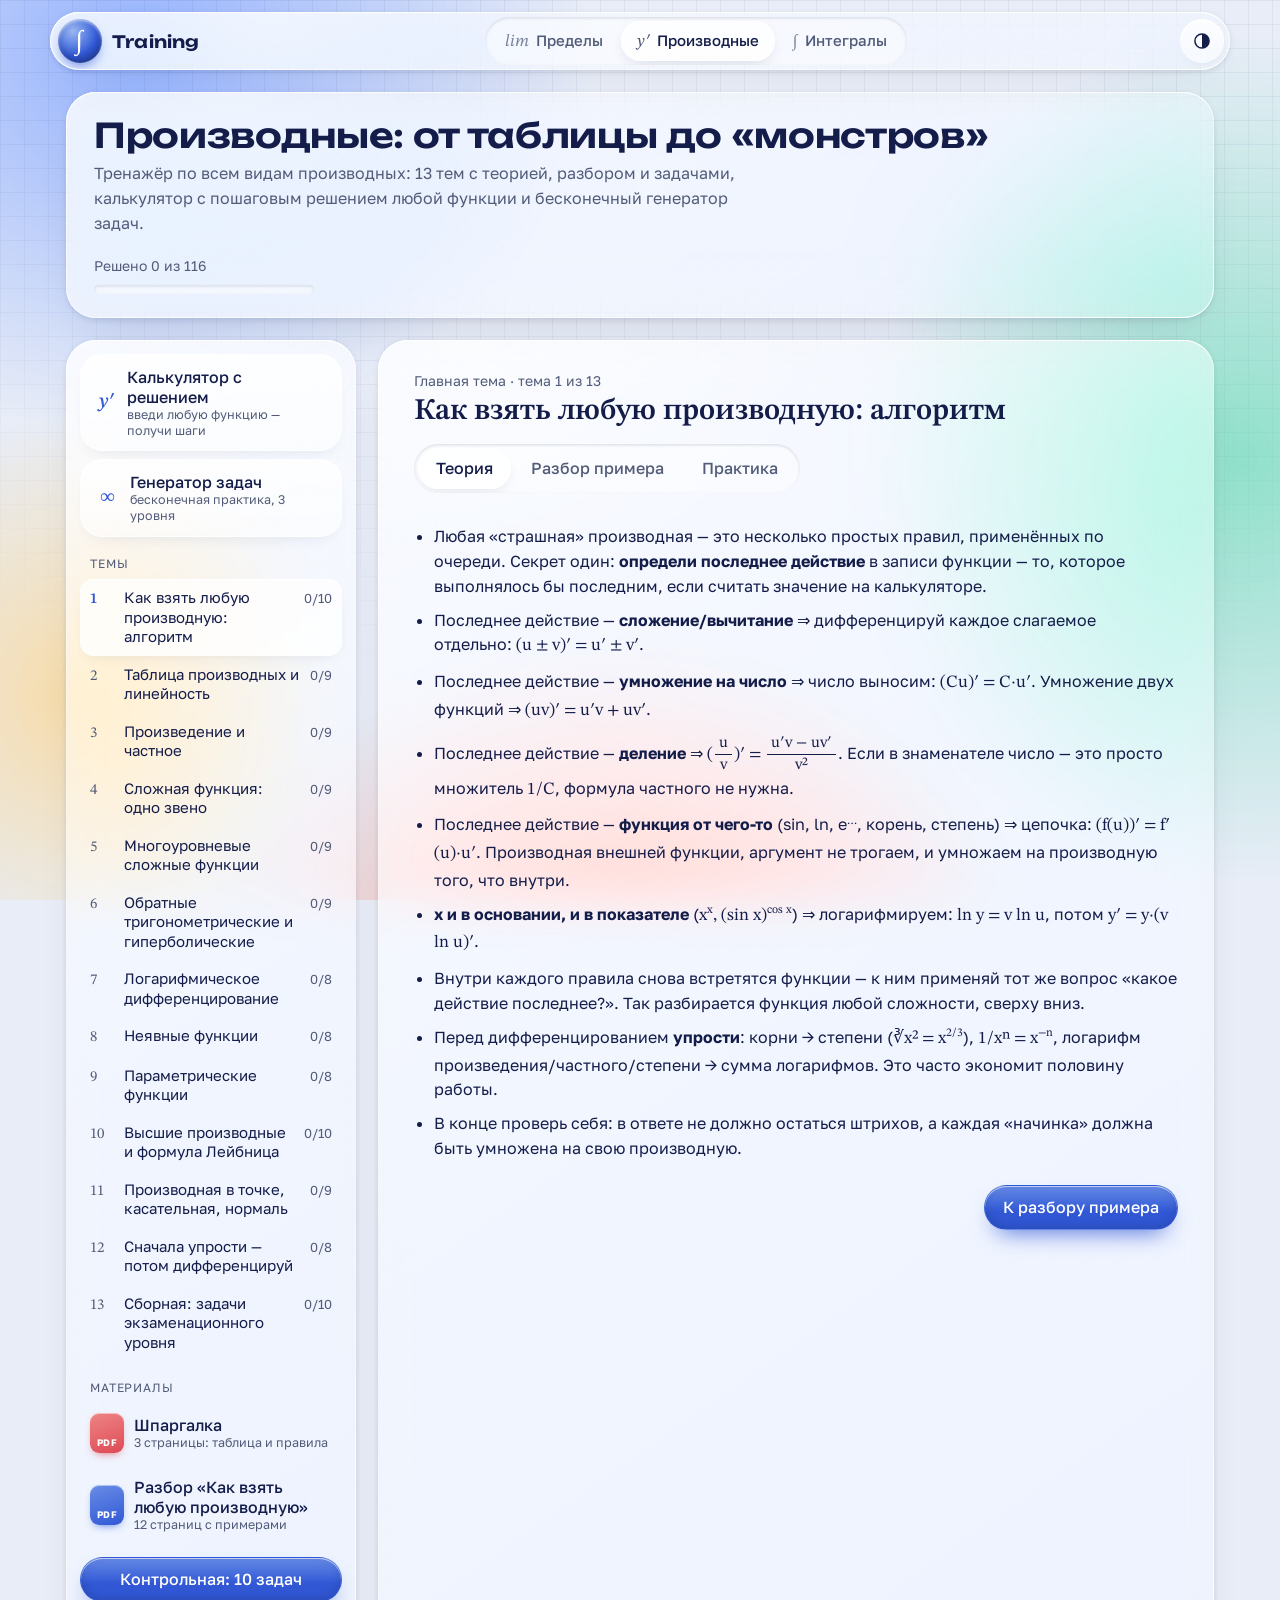
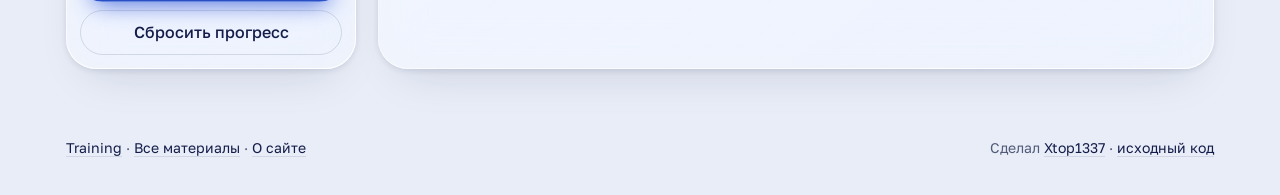
==== derivatives.html @ 9eb9f9a8 "Сайт Training: тренажёры по матанализу в стиле «жидкое стекло» Главная с вкладками «Тренажёры», «Мат" ====
<!doctype html>
<html lang="ru">
<head>
<meta charset="utf-8">
<meta name="viewport" content="width=device-width, initial-scale=1, viewport-fit=cover">
<title>Производные: тренажёр и калькулятор с решением · Training</title>
<link rel="preconnect" href="https://fonts.googleapis.com">
<link rel="preconnect" href="https://fonts.gstatic.com" crossorigin>
<link href="https://fonts.googleapis.com/css2?family=Golos+Text:wght@400;500;600&family=STIX+Two+Text:ital,wght@0,400;0,600;1,400&display=swap" rel="stylesheet">
<style>
:root{
  --paper:#F7F9FD; --surface:#FFFFFF; --grid:rgba(40,80,160,.07); --ink:#1A2660; --muted:#5B6478;
  --margin:#C3343F; --ok:#23704A; --bad:#B3261E; --line:#D5DDEE; --hover:rgba(26,38,96,.06); --accent:#2B59C3;
  color-scheme:light;
  box-sizing:border-box;
  padding-top:env(safe-area-inset-top,0px);
  padding-bottom:env(safe-area-inset-bottom,0px);
}
@media (prefers-color-scheme:dark){
  :root:not([data-theme="light"]){
    --paper:#10141F; --surface:#161B29; --grid:rgba(140,170,255,.06); --ink:#DCE3F7; --muted:#98A2BC;
    --margin:#FF6B74; --ok:#5FD08F; --bad:#FF8A80; --line:#2A3248; --hover:rgba(220,227,247,.06); --accent:#8FB0FF;
    color-scheme:dark;
  }
}
html{scroll-padding-top:env(safe-area-inset-top,0px)}
*,*::before,*::after{box-sizing:inherit}
body{
  margin:0; color:var(--ink); background:var(--paper);
  background-image:linear-gradient(var(--grid) 1px,transparent 1px),linear-gradient(90deg,var(--grid) 1px,transparent 1px);
  background-size:24px 24px;
  font:16px/1.55 "Golos Text",system-ui,-apple-system,"Segoe UI",Roboto,sans-serif;
}
.serif,.q,.steps,h1,h2,.formula,.big{font-family:"STIX Two Text","Cambria Math","Times New Roman",serif}
.wrap{max-width:1160px;margin:0 auto;padding:24px 20px 64px;display:grid;grid-template-columns:290px minmax(0,1fr);gap:28px}
header.top{grid-column:1/-1;display:flex;justify-content:space-between;align-items:flex-end;gap:20px;border-bottom:2px solid var(--ink);padding-bottom:14px;flex-wrap:wrap}
h1{font-weight:600;font-size:clamp(28px,4.2vw,42px);margin:0;line-height:1.08}
.sub{color:var(--muted);margin:6px 0 0;max-width:62ch}
.overall{min-width:200px;font-size:14px;color:var(--muted)}
.bar{height:6px;background:var(--line);border-radius:3px;overflow:hidden;margin-top:6px}
.bar i{display:block;height:100%;background:var(--ok);transition:width .3s}
nav ol{list-style:none;margin:0;padding:0}
nav li button{all:unset;box-sizing:border-box;width:100%;display:grid;grid-template-columns:26px 1fr auto;gap:8px;align-items:baseline;padding:8px 10px;border-radius:6px;cursor:pointer;font-size:15px;line-height:1.3}
nav li button:hover{background:var(--hover)}
nav li button[aria-current="true"]{background:var(--surface);box-shadow:inset 3px 0 0 var(--margin)}
nav .n{font-family:"STIX Two Text",serif;color:var(--muted)}
nav .c{font-size:13px;color:var(--muted);white-space:nowrap}
nav .c.done{color:var(--ok);font-weight:600}
.tools{display:grid;gap:8px;margin-bottom:18px}
.tools button{all:unset;box-sizing:border-box;cursor:pointer;display:flex;gap:10px;align-items:center;padding:10px 12px;border:1.5px solid var(--line);border-radius:8px;background:var(--surface);font-weight:500;line-height:1.25}
.tools button:hover{border-color:var(--ink)}
.tools button[aria-current="true"]{border-color:var(--margin);box-shadow:inset 3px 0 0 var(--margin)}
.tools .ic{font-family:"STIX Two Text",serif;font-size:20px;width:26px;text-align:center;color:var(--margin)}
.tools small{display:block;color:var(--muted);font-weight:400;font-size:12.5px}
.navhead{font-size:12px;letter-spacing:.06em;text-transform:uppercase;color:var(--muted);margin:4px 10px 6px}
.side-actions{margin-top:16px;display:grid;gap:8px}
select.mob{display:none;width:100%;font:inherit;padding:10px;border:1.5px solid var(--line);border-radius:6px;background:var(--surface);color:var(--ink)}
button.btn{font:inherit;font-weight:500;border:1.5px solid var(--ink);background:var(--surface);color:var(--ink);padding:8px 14px;border-radius:6px;cursor:pointer}
button.btn:hover{background:var(--hover)}
button.btn.primary{background:var(--ink);color:var(--surface)}
button.btn.ghost{border-color:var(--line)}
button.btn.sm{padding:5px 10px;font-size:14px}
button:disabled{opacity:.5;cursor:default}
:focus-visible{outline:2px solid var(--margin);outline-offset:2px}
main{position:relative;background:var(--surface);border:1px solid var(--line);border-radius:4px;padding:26px 32px 32px 60px;min-width:0}
main::before{content:"";position:absolute;left:38px;top:0;bottom:0;width:2px;background:var(--margin);opacity:.65}
.lect{color:var(--muted);font-size:14px}
h2{font-size:30px;margin:2px 0 16px;font-weight:600;line-height:1.15}
h3{font-size:17px;margin:22px 0 8px}
.tabs{display:flex;gap:4px;border-bottom:1px solid var(--line);margin-bottom:20px;overflow-x:auto}
.tabs button{all:unset;cursor:pointer;padding:8px 12px;font-weight:500;color:var(--muted);border-bottom:2px solid transparent;margin-bottom:-1px;white-space:nowrap}
.tabs button[aria-selected="true"]{color:var(--ink);border-color:var(--ink)}
.theory{padding-left:20px;margin:0}
.theory li{margin:9px 0}
.m{font-family:"STIX Two Text","Cambria Math",serif;font-size:1.08em}
.q{font-size:21px;line-height:1.8;margin:6px 0 18px}
.fr{display:inline-flex;flex-direction:column;vertical-align:middle;text-align:center;font-size:.9em;margin:0 2px;line-height:1.25}
.fr>span:first-child{border-bottom:1px solid currentColor;padding:0 4px 1px}
.fr>span:last-child{padding:1px 4px 0}
.rad{white-space:nowrap}
.rad .ov{border-top:1px solid currentColor;padding:1px 2px 0 1px;margin-left:1px}
sup{font-size:.68em;line-height:0}
sup .fr{font-size:.85em}
.why{font-family:"Golos Text",system-ui,sans-serif;font-size:13px;color:var(--muted);margin-left:6px}
.dots{display:flex;gap:6px;flex-wrap:wrap;margin-bottom:18px}
.dots button{all:unset;cursor:pointer;width:30px;height:30px;border-radius:50%;border:1.5px solid var(--line);display:grid;place-items:center;font-size:13px}
.dots button.ok{background:var(--ok);border-color:var(--ok);color:var(--surface)}
.dots button[aria-current="true"]{border-color:var(--ink);border-width:2px}
.ansrow{display:flex;gap:8px;flex-wrap:wrap;align-items:center}
.ansrow label{font-family:"STIX Two Text",serif;font-size:20px;white-space:nowrap}
input.ans{font:19px/1.3 "STIX Two Text",serif;padding:8px 10px;border:1.5px solid var(--line);border-radius:6px;background:var(--paper);color:var(--ink);flex:1 1 220px;min-width:0}
input.ans:focus{border-color:var(--ink);outline:none}
input.small{flex:0 0 120px}
.keys{display:flex;gap:6px;flex-wrap:wrap;margin:10px 0 4px}
.keys button{font:16px "STIX Two Text",serif;line-height:1.2;border:1px solid var(--line);background:var(--paper);color:var(--ink);border-radius:4px;padding:4px 10px;cursor:pointer;min-width:34px}
.preview{min-height:34px;margin-top:8px;font-family:"STIX Two Text",serif;font-size:20px;line-height:1.9;color:var(--ink)}
.preview .lbl{font-family:"Golos Text",sans-serif;font-size:13px;color:var(--muted);margin-right:8px}
.preview.err{font-family:"Golos Text",sans-serif;font-size:14px;color:var(--bad)}
.choices{display:grid;gap:8px;max-width:600px}
.choices button{text-align:left;font:inherit;padding:10px 14px;border:1.5px solid var(--line);background:var(--paper);color:var(--ink);border-radius:6px;cursor:pointer}
.choices button.right{border-color:var(--ok);box-shadow:inset 4px 0 0 var(--ok)}
.choices button.wrong{border-color:var(--bad);box-shadow:inset 4px 0 0 var(--bad)}
.fb{margin-top:12px;font-weight:500}
.fb.ok{color:var(--ok)} .fb.bad{color:var(--bad)}
.panel{margin-top:14px;padding:12px 16px;border-left:3px solid var(--line);background:var(--paper);overflow-x:auto}
.panel h4{margin:0 0 6px;font-size:14px;color:var(--muted);font-weight:600}
.panel.auto{border-left-color:var(--accent)}
.actions{display:flex;gap:8px;flex-wrap:wrap;margin-top:14px}
.help{font-size:13px;color:var(--muted);margin-top:6px;max-width:72ch}
.steps{font-size:19px;line-height:1.75}
.steps ol{padding-left:24px;margin:6px 0}
.steps ol ol{padding-left:22px;border-left:1px dashed var(--line);margin-left:2px}
.steps li{margin:5px 0}
.steps b{font-weight:600}
.note{font-size:14px;color:var(--muted);border-top:1px dashed var(--line);margin-top:20px;padding-top:10px}
.result{font-size:48px;font-family:"STIX Two Text",serif;margin:8px 0}
.navrow{display:flex;justify-content:space-between;gap:8px;margin-top:24px;flex-wrap:wrap}
.answer{margin:14px 0 4px;padding:14px 18px;border:1.5px solid var(--ok);border-radius:8px;background:var(--paper);overflow-x:auto}
.answer .big{font-size:24px;line-height:1.9}
.answer .plain{font:13px/1.4 ui-monospace,Menlo,Consolas,monospace;color:var(--muted);margin-top:6px;word-break:break-all}
.chips{display:flex;gap:6px;flex-wrap:wrap;margin:6px 0 2px}
.chips button{font:15px "STIX Two Text",serif;border:1px dashed var(--line);background:transparent;color:var(--ink);border-radius:14px;padding:3px 11px;cursor:pointer}
.chips button:hover{border-style:solid;border-color:var(--ink)}
.seg{display:inline-flex;border:1.5px solid var(--line);border-radius:6px;overflow:hidden}
.seg button{all:unset;cursor:pointer;padding:6px 12px;font-family:"STIX Two Text",serif;font-size:17px}
.seg button[aria-pressed="true"]{background:var(--ink);color:var(--surface)}
.row{display:flex;gap:14px;flex-wrap:wrap;align-items:center;margin-top:12px}
details{margin-top:10px}
details summary{cursor:pointer;color:var(--accent);font-weight:500}
.stat{font-size:14px;color:var(--muted)}
.stat b{color:var(--ink)}
@media (max-width:860px){
  .wrap{grid-template-columns:1fr;gap:18px;padding:16px 12px 48px}
  nav ol,.navhead{display:none}
  select.mob{display:block}
  .tools{grid-template-columns:1fr 1fr}
  .tools small{display:none}
  .side-actions{grid-template-columns:1fr 1fr}
  main{padding:20px 16px 24px 36px}
  main::before{left:20px}
  .q{font-size:19px}
  h2{font-size:25px}
  .steps{font-size:17px}
}
@media (prefers-reduced-motion:reduce){*{transition:none!important}}
</style>
<!-- Training: оформление «жидкое стекло» -->
<meta name="theme-color" content="#E8EDF7" media="(prefers-color-scheme: light)">
<meta name="theme-color" content="#080C1B" media="(prefers-color-scheme: dark)">
<link rel="icon" href="assets/favicon.svg" type="image/svg+xml">
<link href="https://fonts.googleapis.com/css2?family=Unbounded:wght@500;600;700&display=swap" rel="stylesheet">
<link rel="stylesheet" href="assets/glass.css">
<link rel="stylesheet" href="assets/trainer.css">
<script>try{var t=localStorage.getItem('training-theme');if(t==='light'||t==='dark')document.documentElement.setAttribute('data-theme',t)}catch(e){}</script>
</head>
<body data-page="trainer" data-topic="derivatives">
<!-- Training: фон и верхняя панель сайта -->
<div class="liquid" aria-hidden="true"><i></i><i></i><i></i><i></i></div>
<header class="sitebar">
  <div class="sitebar__in glass" data-sheen>
    <a class="brand" href="index.html" aria-label="Training, на главную"><span class="brand__mark">∫</span><span class="brand__name">Training</span></a>
    <nav class="seg-nav seg-nav--topics" aria-label="Тренажёры">
      <span class="seg-nav__drop" aria-hidden="true"></span>
      <a href="limits.html" title="Пределы"><span class="g" aria-hidden="true">lim</span><span class="t">Пределы</span></a>
      <a href="derivatives.html" aria-current="page" title="Производные"><span class="g" aria-hidden="true">y′</span><span class="t">Производные</span></a>
      <a href="integrals.html" title="Интегралы"><span class="g" aria-hidden="true">∫</span><span class="t">Интегралы</span></a>
    </nav>
    <button class="theme-btn" id="themeBtn" type="button" data-mode="system" aria-label="Тема: как в системе" title="Тема: как в системе">
      <svg class="i i-system" viewBox="0 0 24 24" fill="none" stroke="currentColor" stroke-width="1.8" aria-hidden="true"><circle cx="12" cy="12" r="8.5"/><path d="M12 3.5a8.5 8.5 0 0 1 0 17z" fill="currentColor" stroke="none"/></svg>
      <svg class="i i-light" viewBox="0 0 24 24" fill="none" stroke="currentColor" stroke-width="1.8" stroke-linecap="round" aria-hidden="true"><circle cx="12" cy="12" r="4.2"/><path d="M12 2.5v2.2M12 19.3v2.2M2.5 12h2.2M19.3 12h2.2M5.3 5.3l1.6 1.6M17.1 17.1l1.6 1.6M5.3 18.7l1.6-1.6M17.1 6.9l1.6-1.6"/></svg>
      <svg class="i i-dark" viewBox="0 0 24 24" fill="none" stroke="currentColor" stroke-width="1.8" stroke-linejoin="round" aria-hidden="true"><path d="M20 14.6A8.2 8.2 0 0 1 9.4 4a8.2 8.2 0 1 0 10.6 10.6z"/></svg>
    </button>
  </div>
</header>
<div class="wrap">
  <header class="top">
    <div>
      <h1>Производные: от таблицы до «монстров»</h1>
      <p class="sub">Тренажёр по всем видам производных: 13 тем с теорией, разбором и задачами, калькулятор с пошаговым решением любой функции и бесконечный генератор задач.</p>
    </div>
    <div class="overall"><span id="ovText"></span><div class="bar"><i id="ovBar"></i></div></div>
  </header>
  <aside>
    <div class="tools">
      <button data-mode="calc"><span class="ic">y′</span><span>Калькулятор с решением<small>введи любую функцию — получи шаги</small></span></button>
      <button data-mode="gen"><span class="ic">∞</span><span>Генератор задач<small>бесконечная практика, 3 уровня</small></span></button>
    </div>
    <div class="navhead">Темы</div>
    <nav aria-label="Темы"><ol id="nav"></ol></nav>
    <select class="mob" id="mob" aria-label="Тема"></select>
    <!-- Training: материалы к теме -->
    <div class="side-head">Материалы</div>
    <div class="side-docs">
      <a class="doc-link" href="pdf/derivatives-cheatsheet.pdf" target="_blank" rel="noopener"><span class="doc-link__ic ">PDF</span><span>Шпаргалка<small>3 страницы: таблица и правила</small></span></a>
      <a class="doc-link" href="pdf/derivatives-guide.pdf" target="_blank" rel="noopener"><span class="doc-link__ic alt">PDF</span><span>Разбор «Как взять любую производную»<small>12 страниц с примерами</small></span></a>
    </div>
    <div class="side-actions">
      <button class="btn primary" id="examBtn">Контрольная: 10 задач</button>
      <button class="btn ghost" id="resetBtn">Сбросить прогресс</button>
    </div>
  </aside>
  <main id="main" aria-live="polite"></main>
</div>

<script>
/* ===================== Движок производных =====================
   Парсер → AST → производная → упрощение → вывод (HTML / текст) + пошаговое объяснение.
   Без внешних зависимостей, работает офлайн. */
const DX=(function(){
'use strict';
/* ---------- рациональные числа ---------- */
function gcd(a,b){a=Math.abs(a);b=Math.abs(b);while(b){const t=a%b;a=b;b=t}return a||1}
function num(p,q=1){
  if(!Number.isFinite(p)||!Number.isFinite(q))return {t:'num',p:p/q,q:1,fl:true};
  if(!Number.isInteger(p)||!Number.isInteger(q)){
    const v=p/q;
    for(const Q of [1,2,3,4,5,6,8,10,12,16,100,1000,10000,100000,1000000]){const P=Math.round(v*Q);if(Math.abs(P/Q-v)<1e-12)return num(P,Q)}
    return {t:'num',p:v,q:1,fl:true};
  }
  if(q<0){p=-p;q=-q}const g=gcd(p,q);return {t:'num',p:p/g,q:q/g};
}
const val=n=>n.p/n.q;
const isNum=(N,v)=>N.t==='num'&&(v===undefined||val(N)===v);
const isInt=N=>N.t==='num'&&N.q===1&&Number.isInteger(N.p);
function radd(a,b){return num(a.p*b.q+b.p*a.q,a.q*b.q)}
function rmul(a,b){return num(a.p*b.p,a.q*b.q)}
function rpow(a,k){ // k — целое
  if(k===0)return num(1);
  const n=Math.abs(k);const p=Math.pow(a.p,n),q=Math.pow(a.q,n);
  if(!Number.isSafeInteger(p)||!Number.isSafeInteger(q))return null;
  return k>0?num(p,q):num(q,p);
}
function iroot(n,k){if(n<0){if(k%2===0)return null;const r=iroot(-n,k);return r===null?null:-r}const r=Math.round(Math.pow(n,1/k));for(const c of [r-1,r,r+1])if(c>=0&&Math.pow(c,k)===n)return c;return null}

/* ---------- конструкторы ---------- */
const N0=num(0),N1=num(1),NM1=num(-1),HALF=num(1,2);
const V=n=>({t:'v',n});
const X=V('x');
const C=n=>({t:'c',n});
const add=a=>({t:'add',a});
const mul=a=>({t:'mul',a});
const div=(a,b)=>({t:'div',a,b});
const pow=(a,b)=>({t:'pow',a,b});
const neg=a=>({t:'neg',a});
const fn=(f,a)=>({t:'fn',f,a});

/* ---------- токенизатор и парсер ---------- */
const FN_ALIAS={sin:'sin',cos:'cos',tg:'tg',tan:'tg',ctg:'ctg',cot:'ctg',arcsin:'arcsin',arccos:'arccos',arctg:'arctg',arctan:'arctg',arcctg:'arcctg',arccot:'arcctg',asin:'arcsin',acos:'arccos',atan:'arctg',acot:'arcctg',
  ln:'ln',log:'ln',lg:'lg',exp:'exp',sqrt:'sqrt',cbrt:'cbrt',abs:'abs',sh:'sh',sinh:'sh',ch:'ch',cosh:'ch',th:'th',tanh:'th',cth:'cth',coth:'cth'};
const IDS={pi:'pi',e:'e',x:'x',y:'y',t:'t',inf:'inf'};
const NAMES=[...Object.keys(FN_ALIAS),...Object.keys(IDS)].sort((a,b)=>b.length-a.length);
const SUP={'⁰':'0','¹':'1','²':'2','³':'3','⁴':'4','⁵':'5','⁶':'6','⁷':'7','⁸':'8','⁹':'9','⁻':'-'};
function normalize(s){
  s=String(s).toLowerCase().replace(/\^\s*(\d+)\s+/g,'^($1)').replace(/\s+/g,' ').trim();
  if(s.includes('='))s=s.slice(s.lastIndexOf('=')+1);
  s=s.replace(/[·×∙⋅]/g,'*').replace(/[−–—]/g,'-').replace(/,/g,'.').replace(/÷/g,'/').replace(/[′'’]/g,'')
     .replace(/π/g,'pi').replace(/∞/g,'inf').replace(/√/g,'sqrt').replace(/∛/g,'cbrt').replace(/\*\*/g,'^');
  s=s.replace(/[⁻⁰¹²³⁴⁵⁶⁷⁸⁹]+/g,m=>'^('+[...m].map(c=>SUP[c]).join('')+')');
  s=s.replace(/[½⅓⅔¼¾⅕⅙⅛]/g,c=>'('+{'½':'1/2','⅓':'1/3','⅔':'2/3','¼':'1/4','¾':'3/4','⅕':'1/5','⅙':'1/6','⅛':'1/8'}[c]+')').replace(/ˣ/g,'^x');
  return s;
}
function tokenize(src){
  const s=normalize(src);const t=[];let i=0;let spB=false;
  const push=o=>{if('+-*/'.includes(o.k))o.sb=spB;else o.ws=spB;spB=false;t.push(o)};
  while(i<s.length){
    const c=s[i];
    if(c===' '){const L=t[t.length-1];if(L&&'+-*/'.includes(L.k))L.sa=true;spB=true;i++;continue}
    if(/[0-9.]/.test(c)){let j=i;while(j<s.length&&/[0-9.]/.test(s[j]))j++;const str=s.slice(i,j);
      if((str.match(/\./g)||[]).length>1||str==='.')throw new Error('Не получилось прочитать число «'+str+'»');
      const [a,b='']=str.split('.');push({k:'n',v:num(parseInt((a||'0')+b,10),Math.pow(10,b.length))});i=j;continue}
    if('+-*/^()'.includes(c)){push({k:c});i++;continue}
    if(c==='['||c==='{'){push({k:'('});i++;continue}
    if(c===']'||c==='}'){push({k:')'});i++;continue}
    if(c==='|'){push({k:'|'});i++;continue}
    const m=NAMES.find(n=>s.startsWith(n,i));
    if(!m)throw new Error('Непонятный символ «'+s.slice(i,i+3)+'»');
    push(FN_ALIAS[m]?{k:'f',v:FN_ALIAS[m]}:{k:'id',v:IDS[m]});i+=m.length;
  }
  if(!t.length)throw new Error('Пустой ввод');
  return t;
}
function applyFn(f,a){
  if(f==='sqrt')return pow(a,HALF);
  if(f==='cbrt')return pow(a,num(1,3));
  if(f==='exp')return pow(C('e'),a);
  return fn(f,a);
}
function parse(src){
  const t=tokenize(src);let p=0;let absDepth=0;
  const peek=()=>t[p];
  const isAtomStart=tk=>tk&&(tk.k==='n'||tk.k==='id'||tk.k==='f'||tk.k==='('||(tk.k==='|'&&absDepth===0));
  // Пробелы вокруг знака ослабляют его: «x+1 / x-1» = (x+1)/(x−1), «- 5/x» = −(5/x), а «-5/x» = (−5)/x
  const loose=tk=>!!(tk&&(tk.sb||tk.sa));
  const divJoin=(a,b)=>(a.t==='num'&&b.t==='num'&&!a.fl&&!b.fl&&b.p!==0)?num(a.p*b.q,a.q*b.p):div(a,b);
  function expr(){
    const terms=[lterm()];
    while(peek()&&(peek().k==='+'||peek().k==='-')&&loose(peek())){const o=t[p++].k;const b=lterm();terms.push(o==='+'?b:neg(b))}
    return terms.length===1?terms[0]:add(terms);
  }
  function lterm(){
    let a=lunary();
    for(;;){const tk=peek();
      if(tk&&(tk.k==='*'||tk.k==='/')&&loose(tk)){p++;const b=lunary();a=tk.k==='*'?mulJoin(a,b):divJoin(a,b)}
      else if(tk&&tk.ws&&isAtomStart(tk)){a=mulJoin(a,lunary())} // «1/2 ln x» = ½·ln x: множитель через пробел слабее деления
      else break}
    return a;
  }
  function lunary(){const tk=peek();
    if(tk&&tk.k==='-'&&tk.sa){p++;return neg(lterm())}
    if(tk&&tk.k==='+'&&tk.sa){p++;return lterm()}
    return texpr()}
  function texpr(){
    const terms=[term()];
    while(peek()&&(peek().k==='+'||peek().k==='-')&&!loose(peek())){const o=t[p++].k;const b=term();terms.push(o==='+'?b:neg(b))}
    return terms.length===1?terms[0]:add(terms);
  }
  // Умножение без знака связывает сильнее, чем / и *:  1/2sqrt(x) = 1/(2√x),  1/2x = 1/(2x)
  function term(){
    let a=chunk();
    for(;;){const tk=peek();
      if(tk&&tk.k==='*'&&!loose(tk)){p++;a=mulJoin(a,chunk())}
      else if(tk&&tk.k==='/'&&!loose(tk)){p++;a=divJoin(a,chunk())}
      else break}
    return a;
  }
  function chunk(){
    let a=unary();
    while(isAtomStart(peek())&&!peek().ws){const b=power();a=(a.t==='mul'&&!a.paren&&a.chunk)?mul([...a.a,b]):mul([a,b]);a.chunk=true}
    return a;
  }
  function mulJoin(a,b){return a.t==='mul'&&!a.paren?mul([...a.a,b]):mul([a,b])}
  function unary(){const tk=peek();if(tk&&tk.k==='-'){p++;const a=unary();return a.t==='num'?num(-a.p,a.q):neg(a)}if(tk&&tk.k==='+'){p++;return unary()}return power()}
  function power(){
    const b=call();
    if(peek()&&peek().k==='^'){p++;return pow(b,exponent())}
    return b;
  }
  function exponent(){ // e^2x → e^(2x), e^-x → e^(-x)
    const tk=peek();
    if(tk&&tk.k==='-'){p++;return neg(exponent())}
    if(tk&&tk.k==='n'){p++;let e={t:'num',...tk.v};
      if(peek()&&peek().k==='id'&&peek().v==='x'&&!(t[p+1]&&t[p+1].k==='^')){p++;e=mul([e,X])}
      return e}
    return call();
  }
  function call(){
    const tk=peek();
    if(tk&&tk.k==='f'){p++;
      let k=null; // sin^2 x
      if(peek()&&peek().k==='^'){p++;
        if(peek()&&peek().k==='n'){k={t:'num',...t[p++].v}}
        else if(peek()&&peek().k==='-'&&t[p+1]&&t[p+1].k==='n'){p++;const v=t[p++].v;k=num(-v.p,v.q)}
        else k=primary()}
      let a;
      if(peek()&&peek().k==='('){a=primary();if(peek()&&peek().k==='^'&&k===null){p++;const r=applyFn(tk.v,a);return pow(r,exponent())}}
      else a=tight();
      const r=applyFn(tk.v,a);
      return k?pow(r,k):r;
    }
    return primary();
  }
  function tight(){ // аргумент без скобок: sin 2x, ln x^2, tg3x
    const fs=[];
    if(peek()&&peek().k==='-'){p++;return neg(tight())}
    if(peek()&&peek().k==='n'){fs.push(power())}
    while(peek()&&!(fs.length&&peek().ws)&&(peek().k==='id'||peek().k==='('||(peek().k==='|'&&(absDepth===0||fs.length===0)))){fs.push(power())}
    if(!fs.length){if(peek()&&peek().k==='f')return call();throw new Error('После имени функции нужен аргумент')}
    return fs.length===1?fs[0]:mul(fs);
  }
  function primary(){
    const tk=t[p++];if(!tk)throw new Error('Выражение оборвалось');
    if(tk.k==='n')return {t:'num',...tk.v};
    if(tk.k==='id'){if(tk.v==='e')return C('e');if(tk.v==='pi')return C('pi');if(tk.v==='inf')return {t:'num',p:Infinity,q:1,fl:true};return V(tk.v)}
    if(tk.k==='('){const a=expr();if(!peek()||peek().k!==')')throw new Error('Не хватает закрывающей скобки');p++;if(a.t==='mul')a.paren=true;return a}
    if(tk.k==='|'){absDepth++;const a=expr();absDepth--;if(!peek()||peek().k!=='|')throw new Error('Не закрыт модуль |…|');p++;return fn('abs',a)}
    throw new Error('Лишний знак «'+tk.k+'»');
  }
  const r=expr();
  if(p!==t.length){const tk=t[p];throw new Error(tk.k===')'?'Лишняя закрывающая скобка':'Не получилось разобрать выражение до конца')}
  return tidy(strip(r));
}
function strip(N){ // убрать служебные пометки
  if(N.t==='mul')return mul(N.a.map(strip));
  if(N.t==='add')return add(N.a.map(strip));
  if(N.t==='div'||N.t==='pow')return {t:N.t,a:strip(N.a),b:strip(N.b)};
  if(N.t==='neg')return neg(strip(N.a));
  if(N.t==='fn')return fn(N.f,strip(N.a));
  return N;
}

/* лёгкая нормализация ввода: свёртка чисел, без перестановки структуры */
function tidy(N){
  switch(N.t){
    case 'neg':{const a=tidy(N.a);if(a.t==='num')return num(-a.p,a.q);if(a.t==='mul'&&a.a[0].t==='num')return mul([num(-a.a[0].p,a.a[0].q),...a.a.slice(1)]);return neg(a)}
    case 'mul':{let c=N1;const r=[];for(const f0 of N.a){const f=tidy(f0);if(f.t==='num')c=rmul(c,f);else if(f.t==='mul'){for(const g of f.a){if(g.t==='num')c=rmul(c,g);else r.push(g)}}else if(f.t==='neg'){c=rmul(c,NM1);r.push(f.a)}else r.push(f)}
      if(isNum(c,0))return N0;if(!r.length)return c;if(isNum(c,1))return r.length===1?r[0]:mul(r);return mul([c,...r])}
    case 'add':{const r=[];for(const a of N.a){const t=tidy(a);if(t.t==='add')r.push(...t.a);else r.push(t)}return add(r)}
    case 'div':{const a=tidy(N.a),b=tidy(N.b);if(a.t==='num'&&b.t==='num'&&!a.fl&&!b.fl)return num(a.p*b.q,a.q*b.p);return div(a,b)}
    case 'pow':return pow(tidy(N.a),tidy(N.b));
    case 'fn':return fn(N.f,tidy(N.a));
  }
  return N;
}

/* ---------- вычисление ---------- */
const FEV={sin:Math.sin,cos:Math.cos,tg:Math.tan,ctg:x=>1/Math.tan(x),arcsin:Math.asin,arccos:Math.acos,arctg:Math.atan,arcctg:x=>Math.PI/2-Math.atan(x),
  ln:Math.log,lg:Math.log10,abs:Math.abs,sh:Math.sinh,ch:Math.cosh,th:Math.tanh,cth:x=>1/Math.tanh(x)};
function ev(N,env){
  switch(N.t){
    case 'num':return val(N);
    case 'v':{const v=typeof env==='number'?(N.n==='x'?env:NaN):env[N.n];return v===undefined?NaN:v}
    case 'c':return N.n==='e'?Math.E:Math.PI;
    case 'add':return N.a.reduce((s,a)=>s+ev(a,env),0);
    case 'mul':return N.a.reduce((s,a)=>s*ev(a,env),1);
    case 'div':return ev(N.a,env)/ev(N.b,env);
    case 'neg':return -ev(N.a,env);
    case 'pow':{const b=ev(N.a,env),e=ev(N.b,env);
      if(b<0&&!Number.isInteger(e)){for(const q of [3,5,7,9,15]){const m=e*q;if(Math.abs(m-Math.round(m))<1e-12){const r=Math.pow(-b,e);return Math.round(m)%2===0?r:-r}}}
      return Math.pow(b,e)}
    case 'fn':return FEV[N.f](ev(N.a,env));
  }
  return NaN;
}

/* ---------- зависимость и подстановка ---------- */
function has(N,x='x'){
  switch(N.t){case 'v':return N.n===x;case 'num':case 'c':return false;
    case 'add':case 'mul':return N.a.some(a=>has(a,x));
    case 'div':case 'pow':return has(N.a,x)||has(N.b,x);
    default:return has(N.a,x)}
}
function subst(N,x,R){
  switch(N.t){case 'v':return N.n===x?R:N;case 'num':case 'c':return N;
    case 'add':return add(N.a.map(a=>subst(a,x,R)));case 'mul':return mul(N.a.map(a=>subst(a,x,R)));
    case 'div':case 'pow':return {t:N.t,a:subst(N.a,x,R),b:subst(N.b,x,R)};
    case 'neg':return neg(subst(N.a,x,R));case 'fn':return fn(N.f,subst(N.a,x,R))}
}
function key(N){
  switch(N.t){case 'num':return N.fl?'#'+N.p:'#'+N.p+'/'+N.q;case 'v':return N.n;case 'c':return '@'+N.n;
    case 'add':return '+('+N.a.map(key).sort().join(',')+')';case 'mul':return '*('+N.a.map(key).join(',')+')';
    case 'div':return '/('+key(N.a)+','+key(N.b)+')';case 'pow':return '^('+key(N.a)+','+key(N.b)+')';
    case 'neg':return '-('+key(N.a)+')';case 'fn':return N.f+'('+key(N.a)+')'}
}
const eq=(a,b)=>key(a)===key(b);

/* ---------- производная ---------- */
function outerD(f,w){ // f′(w)
  switch(f){
    case 'sin':return fn('cos',w);
    case 'cos':return neg(fn('sin',w));
    case 'tg':return div(N1,pow(fn('cos',w),num(2)));
    case 'ctg':return neg(div(N1,pow(fn('sin',w),num(2))));
    case 'arcsin':return div(N1,pow(add([N1,neg(pow(w,num(2)))]),HALF));
    case 'arccos':return neg(div(N1,pow(add([N1,neg(pow(w,num(2)))]),HALF)));
    case 'arctg':return div(N1,add([N1,pow(w,num(2))]));
    case 'arcctg':return neg(div(N1,add([N1,pow(w,num(2))])));
    case 'ln':return div(N1,w);
    case 'lg':return div(N1,mul([w,fn('ln',num(10))]));
    case 'sh':return fn('ch',w);
    case 'ch':return fn('sh',w);
    case 'th':return div(N1,pow(fn('ch',w),num(2)));
    case 'cth':return neg(div(N1,pow(fn('sh',w),num(2))));
    case 'abs':return div(w,fn('abs',w));
  }
  throw new Error('Нет правила для '+f);
}
function d(N,x='x'){
  if(!has(N,x))return N0;
  switch(N.t){
    case 'v':return N1;
    case 'add':return add(N.a.map(a=>d(a,x)));
    case 'neg':return neg(d(N.a,x));
    case 'mul':{const terms=[];N.a.forEach((f,i)=>{if(has(f,x))terms.push(mul(N.a.map((g,j)=>j===i?d(g,x):g)))});return terms.length===1?terms[0]:add(terms)}
    case 'div':{
      if(!has(N.b,x))return div(d(N.a,x),N.b);
      return div(add([mul([d(N.a,x),N.b]),neg(mul([N.a,d(N.b,x)]))]),pow(N.b,num(2)));
    }
    case 'pow':{const A=N.a,B=N.b;
      if(!has(B,x))return mul([B,pow(A,add([B,NM1])),d(A,x)]);
      if(!has(A,x))return mul([N,fn('ln',A),d(B,x)]);
      return mul([N,d(mul([B,fn('ln',A)]),x)]);
    }
    case 'fn':return mul([outerD(N.f,N.a),d(N.a,x)]);
  }
}

/* ---------- упрощение ---------- */
function S(N){
  switch(N.t){
    case 'num':case 'v':case 'c':return N;
    case 'neg':return mulS([NM1,S(N.a)]);
    case 'add':return addS(N.a.map(S));
    case 'mul':return mulS(N.a.map(S));
    case 'div':return mulS([S(N.a),powS(S(N.b),NM1)]);
    case 'pow':return powS(S(N.a),S(N.b));
    case 'fn':return fnS(N.f,S(N.a));
  }
}
function splitCoef(T){ // терм → [коэффициент, остаток]
  if(T.t==='num')return [T,null];
  if(T.t==='mul'&&T.a[0].t==='num'){const rest=T.a.slice(1);return [T.a[0],rest.length===1?rest[0]:mul(rest)]}
  return [N1,T];
}
/* многочлены: Map(степень → коэффициент) */
function toPoly(N,depth=0){
  if(depth>6)return null;
  switch(N.t){
    case 'num':return N.fl?null:new Map([[0,N]]);
    case 'v':return N.n==='x'?new Map([[1,N1]]):null;
    case 'add':{let P=new Map();for(const a of N.a){const Q=toPoly(a,depth+1);if(!Q)return null;P=pAdd(P,Q)}return P}
    case 'mul':{let P=new Map([[0,N1]]);for(const a of N.a){const Q=toPoly(a,depth+1);if(!Q)return null;P=pMul(P,Q);if(P.size>12)return null}return P}
    case 'neg':{const Q=toPoly(N.a,depth+1);return Q?pMul(Q,new Map([[0,NM1]])):null}
    case 'pow':{if(!isInt(N.b)||N.b.p<0||N.b.p>4)return null;const Q=toPoly(N.a,depth+1);if(!Q)return null;if(Q.size>1&&N.b.p>3)return null;let P=new Map([[0,N1]]);for(let i=0;i<N.b.p;i++)P=pMul(P,Q);return P}
  }
  return null;
}
function pAdd(P,Q){const R=new Map(P);for(const [k,c] of Q)R.set(k,R.has(k)?radd(R.get(k),c):c);return R}
function pMul(P,Q){let R=new Map();for(const [a,c] of P)for(const [b,e] of Q){const k=a+b,v=rmul(c,e);R.set(k,R.has(k)?radd(R.get(k),v):v)}return R}
function fromPolyTerms(P){
  return [...P.entries()].filter(([k,c])=>!isNum(c,0)).sort((a,b)=>b[0]-a[0]).map(([k,c])=>{
    const xp=k===0?null:(k===1?X:pow(X,num(k)));
    if(!xp)return c;return isNum(c,1)?xp:mul([c,xp]);
  });
}
function polyLike(T){ // стоит ли раскрывать терм как многочлен
  if(T.t==='num'||T.t==='v')return true;
  if(T.t==='pow')return (T.a.t==='v'&&isInt(T.b))||(T.a.t==='add'&&isInt(T.b)&&T.b.p>=0&&T.b.p<=3&&toPoly(T.a)!==null);
  if(T.t==='mul')return T.a.every(f=>f.t==='num'||f.t==='v'||f.t==='add'||(f.t==='pow'&&isInt(f.b)&&f.b.p>=0&&(f.a.t==='v'||f.a.t==='add')));
  return false;
}
function addS(terms){
  const flat0=[];for(const t of terms){if(t.t==='add')flat0.push(...t.a);else flat0.push(t)}
  // раскрываем многочленную часть
  const flat=[];let P=null,pos=-1;
  for(const t of flat0){
    const Q=polyLike(t)?toPoly(t):null;
    if(Q){if(!P){P=new Map();pos=flat.length;flat.push(null)}P=pAdd(P,Q)}
    else if(t.t==='mul'&&t.a.length===2&&t.a[0].t==='num'&&t.a[1].t==='add'){for(const q of t.a[1].a)flat.push(mulS([t.a[0],q]))}
    else flat.push(t);
  }
  if(P){const pt=fromPolyTerms(P);flat.splice(pos,1,...pt)}
  if(flat.length>1&&!addS.busy){
    const cnt=N=>N.t==='add'?N.a.length:1;
    const expandable=T=>T.t==='mul'&&T.a.filter(f=>f.t==='add').length===1;
    if(flat.filter(expandable).length>1){
      const all=[];for(const T of flat){if(expandable(T)){const si=T.a.findIndex(f=>f.t==='add');const o=T.a.filter((_,k)=>k!==si);for(const q of T.a[si].a)all.push(mulS([...o,q]))}else all.push(T)}
      addS.busy=true;let before,after;try{before=addS(flat);after=addS(all)}finally{addS.busy=false}
      if(cnt(after)<cnt(before))return addS(all);
    }
    for(let i=0;i<flat.length;i++){const T=flat[i];
      if(T.t!=='mul')continue;const si=T.a.findIndex(f=>f.t==='add');if(si<0||T.a.filter(f=>f.t==='add').length>1)continue;
      const others=T.a.filter((_,k)=>k!==si);const ex=T.a[si].a.map(q=>mulS([...others,q]));
      const rest=flat.filter((_,k)=>k!==i);
      addS.busy=true;let before,after;try{before=addS(flat);after=addS([...rest,...ex])}finally{addS.busy=false}
      if(cnt(after)<cnt(before))return addS([...rest,...ex]);
    }
  }
  let c=N0;const groups=[];const idx=new Map();
  for(const t of flat){
    if(t.t==='num'){c=radd(c,t);continue}
    const [k,r]=splitCoef(t);const kk=key(r);
    if(idx.has(kk)){const g=groups[idx.get(kk)];g.k=radd(g.k,k)}else{idx.set(kk,groups.length);groups.push({k,r})}
  }
  const out=[];
  for(const g of groups){if(isNum(g.k,0))continue;out.push(isNum(g.k,1)?g.r:mulS([g.k,g.r]))}
  if(!isNum(c,0))out.push(c);
  if(!out.length)return N0;
  if(out.length===1)return out[0];
  if(isNeg(out[0])){const j=out.findIndex(t=>!isNeg(t));if(j>0){const [t]=out.splice(j,1);out.unshift(t)}}
  const cf=commonFactor(out);if(cf)return cf;
  return add(out);
}
function commonFactor(terms){ // вынести общий множитель за скобки
  if(S.depth>40)return null;
  if(terms.every(t=>polyLike(t)))return null;
  const facs=t=>{const [k,r]=splitCoef(t);if(!r)return [];return r.t==='mul'?r.a:[r]};
  const bx=f=>f.t==='pow'?f.a:f, ex=f=>f.t==='pow'?f.b:N1;
  const first=facs(terms[0]);const common=[];
  for(const f of first){const b=bx(f);
    if(ex(f).t!=='num'||ex(f).fl){ // eᵘ, aᵘ: показатель должен совпадать
      if(!(f.t==='pow'&&(b.t==='c'||b.t==='num')))continue;
      if(terms.slice(1).every(t=>facs(t).some(h=>eq(h,f))))common.push(f);
      continue;}
    let m=val(ex(f)),mn=ex(f),ok=true;
    for(const t of terms.slice(1)){const g=facs(t).find(h=>eq(bx(h),b)&&ex(h).t==='num'&&!ex(h).fl);if(!g){ok=false;break}if(val(ex(g))<m){m=val(ex(g));mn=ex(g)}}
    if(!ok)continue;
    if(m<0&&b.t!=='add')continue;
    if(b.t!=='add'&&b.t!=='v'&&b.t!=='fn'&&!(b.t==='c'))continue;
    if(b.t==='c'&&m<=0)continue;
    common.push(powS(b,mn));
  }
  if(!common.length)return null;
  const inv=common.map(f=>powS(f.t==='pow'?f.a:f,mulS([NM1,f.t==='pow'?f.b:N1])));
  S.depth=(S.depth||0)+1;
  try{const rest=addS(terms.map(t=>mulS([t,...inv])));return mulS([...common,rest])}finally{S.depth--}
}
/* «приведение к общему знаменателю» для суммы с отрицательными степенями */
function negPowers(T){ // базы с отрицательными/дробными степенями в терме
  const fs=T.t==='mul'?T.a:[T];const r=[];
  for(const f of fs)if(f.t==='pow'&&f.b.t==='num'&&!f.b.fl&&(val(f.b)<0||f.b.q!==1))r.push(f);
  return r;
}
function together(A){
  if(A.t!=='add')return null;
  const need=new Map();
  for(const T of A.a)for(const f of negPowers(T)){if(val(f.b)<0||f.b.q!==1){const k=key(f.a);const cur=need.get(k);const e=val(f.b);
    if(e<0&&(!cur||e<cur.e))need.set(k,{b:f.a,e,ex:f.b});}}
  if(!need.size)return null;
  let mult=[];for(const {b,ex} of need.values())mult.push(powS(b,num(-ex.p,ex.q)));
  const terms=A.a.map(T=>mulS([T,...mult]));
  const numer=addS(terms);
  const res=mulS([numer,...[...need.values()].map(o=>powS(o.b,o.ex))]);
  return res;
}
function fracDepth(N){ // мера «многоэтажности»
  if(N.t==='add')return N.a.reduce((s,t)=>s+negPowers(t).filter(f=>val(f.b)<0).length,0);
  if(N.t==='mul')return N.a.reduce((s,f)=>s+(f.t==='add'?fracDepth(f):0),0);
  return 0;
}
function rank(f){
  if(!hasAnyVar(f))return 6;
  const base=f.t==='pow'?f.a:f;
  if(base.t==='v')return 1;
  if(f.t==='pow'&&!hasAnyVar(f.a))return 2;
  if(base.t==='fn')return 3;
  if(base.t==='add')return 5;
  return 4;
}
function hasAnyVar(N){switch(N.t){case 'v':return true;case 'num':case 'c':return false;case 'add':case 'mul':return N.a.some(hasAnyVar);case 'div':case 'pow':return hasAnyVar(N.a)||hasAnyVar(N.b);default:return hasAnyVar(N.a)}}
function mulS(fs){
  const flat=[];for(const f of fs){if(f.t==='mul')flat.push(...f.a);else flat.push(f)}
  let c=N1;const groups=[];const idx=new Map();
  for(const f of flat){
    if(f.t==='num'){c=rmul(c,f);continue}
    const base=f.t==='pow'?f.a:f,e=f.t==='pow'?f.b:N1;const kk=key(base);
    if(idx.has(kk)){const g=groups[idx.get(kk)];g.e=addS([g.e,e])}else{idx.set(kk,groups.length);groups.push({b:base,e})}
  }
  if(isNum(c,0))return N0;
  const out=[];
  for(const g of groups){const p=powS(g.b,g.e);
    if(p.t==='num'){c=rmul(c,p);continue}
    if(p.t==='mul'){for(const q of p.a){if(q.t==='num')c=rmul(c,q);else out.push(q)}continue}
    out.push(p)}
  if(isNum(c,0))return N0;
  // 2/√2 → √2,  6/√6 → √6:  целый коэффициент, кратный основанию b, «съедает» b^(−1/2)
  if(!c.fl)for(let i=0;i<out.length;i++){const f=out[i];
    if(f.t==='pow'&&f.a.t==='num'&&f.a.q===1&&f.a.p>1&&!f.a.fl&&f.b.t==='num'&&f.b.q===2&&f.b.p<0&&c.p%f.a.p===0){
      c=num(c.p/f.a.p,c.q);out[i]=pow(f.a,num(f.b.p+2,2));i--}}
  // sin w · cos⁻¹ w → tg w;  cos w · sin⁻¹ w → ctg w
  for(let i=0;i<out.length;i++){const f=out[i];
    if(f.t==='fn'&&(f.f==='sin'||f.f==='cos')){const other=f.f==='sin'?'cos':'sin';
      const j=out.findIndex(g=>g.t==='pow'&&isNum(g.b,-1)&&g.a.t==='fn'&&g.a.f===other&&eq(g.a.a,f.a));
      if(j>=0){out[i]=fn(f.f==='sin'?'tg':'ctg',f.a);out.splice(j,1);i=-1}}}
  // tgᵃ w при наличии cos w → sinᵃ w · cos⁻ᵃ w  (аналогично ctg с sin)
  {const base=g=>g.t==='pow'?g.a:g, ex=g=>g.t==='pow'?g.b:N1;
   for(let i=0;i<out.length;i++){const f=base(out[i]);
    if(f.t==='fn'&&(f.f==='tg'||f.f==='ctg')&&isInt(ex(out[i]))){const a=ex(out[i]).p;const other=f.f==='tg'?'cos':'sin';
      const j=out.findIndex(g=>{const h=base(g);return h.t==='fn'&&h.f===other&&eq(h.a,f.a)&&isInt(ex(g))&&Math.sign(ex(g).p)===Math.sign(a)});
      if(j>=0){const rest=out.filter((_,k)=>k!==i);return mulS([c,...rest,powS(fn(f.f==='tg'?'sin':'cos',f.a),num(a)),powS(fn(other,f.a),num(-a))])}}}}
  // 2 sin w cos w → sin 2w
  {const si=out.findIndex(f=>(f.t==='fn'&&f.f==='sin')||(f.t==='pow'&&isNum(f.b,-1)&&f.a.t==='fn'&&f.a.f==='sin'));
   if(si>=0){const sf=out[si],w=(sf.t==='fn'?sf:sf.a).a,e=sf.t==='fn'?1:-1;
     const ci=out.findIndex(f=>e===1?(f.t==='fn'&&f.f==='cos'&&eq(f.a,w)):(f.t==='pow'&&isNum(f.b,-1)&&f.a.t==='fn'&&f.a.f==='cos'&&eq(f.a.a,w)));
     if(ci>=0&&!c.fl&&(e===1?c.p%2===0:c.q%2===0)){const w2=mulS([num(2),w]);const nf=e===1?fn('sin',w2):pow(fn('sin',w2),NM1);
       const rest=out.filter((_,k)=>k!==si&&k!==ci);return mulS([e===1?num(c.p/2,c.q):num(c.p*2,c.q),nf,...rest])}}}
  // общий рациональный множитель суммы: (x/2 − 1/2) → (x − 1)/2
  for(let i=0;i<out.length;i++){const f=out[i];if(f.t==='add'){
    let L=1;for(const T of f.a){const [k]=splitCoef(T);if(!k.fl)L=L*k.q/gcd(L,k.q)}
    if(L>1&&L<1e6){out[i]=addS(f.a.map(T=>mulS([num(L),T])));return mulS([num(c.p,c.q*L),...out])}}}
  // Fᵉ · Bᵏ, где в сумме F есть B в отрицательной степени → (F·B^(k/e))ᵉ, e = ±1
  for(let i=0;i<out.length;i++){const f0=out[i];
    const e=f0.t==='add'?1:(f0.t==='pow'&&f0.a.t==='add'&&isNum(f0.b,-1)?-1:0);if(!e)continue;
    const f=e===1?f0:f0.a;if(fracDepth(f)===0)continue;
    for(let j=0;j<out.length;j++){if(j===i)continue;const g=out[j];
      const gb=g.t==='pow'?g.a:g,ge=g.t==='pow'?g.b:N1;if(ge.t!=='num'||ge.fl||Math.sign(val(ge))!==e)continue;
      const hit=f.a.some(T=>negPowers(T).some(h=>eq(h.a,gb)&&val(h.b)<0));if(!hit)continue;
      const mf=e===1?g:powS(gb,num(-ge.p,ge.q));
      const nf=addS(f.a.map(T=>mulS([T,mf])));
      if(fracDepth(nf)<fracDepth(f)){const rest=out.filter((_,k)=>k!==i&&k!==j);return mulS([c,...rest,e===1?nf:powS(nf,NM1)])}}}
  // (1 − sin w)(1 + sin w) → cos²w,  (1 − cos w)(1 + cos w) → sin²w
  {const base=g=>g.t==='pow'?g.a:g, ex=g=>g.t==='pow'?g.b:N1;
   const trig=A=>{if(A.t!=='add'||A.a.length!==2)return null;const one=A.a.findIndex(t=>isNum(t,1));if(one<0)return null;const o=A.a[1-one];
     const [k,r]=splitCoef(o);if(!(isNum(k,1)||isNum(k,-1))||!r||r.t!=='fn'||(r.f!=='sin'&&r.f!=='cos'))return null;return {f:r.f,w:r.a,s:val(k)}};
   for(let i=0;i<out.length;i++){const a=trig(base(out[i]));if(!a)continue;
     for(let j=i+1;j<out.length;j++){const b=trig(base(out[j]));
       if(b&&b.f===a.f&&b.s===-a.s&&eq(a.w,b.w)&&eq(ex(out[i]),ex(out[j]))){
         const rest=out.filter((_,k)=>k!==i&&k!==j);return mulS([c,...rest,powS(fn(a.f==='sin'?'cos':'sin',a.w),mulS([num(2),ex(out[i])]))])}}}}
  // общий целый множитель суммы и знак: (2x² + 2) → 2(x² + 1);  (−x − 1) → −(x + 1)
  for(let i=0;i<out.length;i++){const f0=out[i];const f=f0.t==='pow'?f0.a:f0,e=f0.t==='pow'?f0.b:N1;
    if(f.t!=='add'||!isInt(e))continue;
    const ks=f.a.map(T=>splitCoef(T)[0]);if(ks.some(k=>k.fl||k.q!==1))continue;
    let g=0;for(const k of ks)g=gcd(g,k.p);const allNeg=ks.every(k=>k.p<0);
    if(g>1||allNeg){const m=allNeg?-g:g;out[i]=powS(addS(f.a.map(T=>mulS([num(1,m),T]))),e);
      const cm=rpow(num(m),e.p);if(!cm)continue;return mulS([rmul(c,cm),...out])}}
  // дробь в числителе дроби → к общему знаменателю
  const hasDen=out.some(f=>f.t==='pow'&&f.b.t==='num'&&val(f.b)<0);
  if(hasDen&&!S.noTogether){
    for(let i=0;i<out.length;i++){const f=out[i];if(f.t==='add'&&fracDepth(f)>0){
      S.noTogether=true;let tg;try{tg=together(f)}finally{S.noTogether=false}
      if(tg&&fracDepth(tg)<fracDepth(f)){out.splice(i,1);return mulS([c,...out,tg])}}}
  }
  const ranked=out.map((f,i)=>({f,i,r:rank(f)})).sort((a,b)=>a.r-b.r||a.i-b.i).map(o=>o.f);
  if(!ranked.length)return c;
  if(isNum(c,1))return ranked.length===1?ranked[0]:mul(ranked);
  return mul([c,...ranked]);
}
function posDef(a){ // заведомо положительное выражение
  if(a.t==='num')return val(a)>0;if(a.t==='c')return true;
  if(a.t==='pow'&&a.a.t==='c')return true;
  if(a.t==='pow'&&isInt(a.b)&&a.b.p%2===0)return true;
  if(a.t==='pow'&&a.b.t==='num'&&!a.b.fl&&a.b.q%2===0)return true;
  if(a.t==='fn'&&(a.f==='ch'||a.f==='abs'))return true;
  if(a.t==='add')return a.a.every(posDef);
  if(a.t==='mul')return a.a.every(posDef);
  return false;
}
function powS(A,B){
  if(isNum(B,0))return N1;
  if(isNum(B,1))return A;
  if(isNum(A,1))return N1;
  if(isNum(A,0)&&B.t==='num'&&val(B)>0)return N0;
  if(A.t==='num'&&!A.fl&&B.t==='num'&&!B.fl){
    if(B.q===1&&Math.abs(B.p)<=30){const r=rpow(A,B.p);if(r)return r}
    if(B.q>1&&B.q<=6){const rp=iroot(A.p,B.q),rq=iroot(A.q,B.q);if(rp!==null&&rq!==null){const r=rpow(num(rp,rq),B.p);if(r)return r}}
  }
  if(A.t==='fn'&&A.f==='abs'&&isInt(B)&&B.p%2===0)return powS(A.a,B); // |u|² = u²
  if(A.t==='pow'){
    if(B.t==='num'&&A.b.t==='num'){const e=rmul(A.b,B);
      // (u²)^(1/2) = |u|, (u²)^(3/2) = |u|³ — модуль нужен, если чётная степень «снимается» до нечётной/дробной
      if(isInt(A.b)&&A.b.p%2===0&&!(isInt(e)&&e.p%2===0)&&hasAnyVar(A.a)&&!posDef(A.a)&&!(A.a.t==='fn'&&A.a.f==='abs'))return powS(fn('abs',A.a),e);
      return powS(A.a,e)}
    if(isInt(B)||!hasAnyVar(A.a)||(A.a.t==='c'))return powS(A.a,mulS([A.b,B]));
  }
  if(A.t==='mul'&&isInt(B))return mulS(A.a.map(f=>powS(f,B)));
  if(A.t==='mul'&&B.t==='num'&&A.a[0].t==='num'&&val(A.a[0])>0){ // (4x)^(1/2) → 2√x, если корень извлекается
    const c=powS(A.a[0],B);if(c.t==='num'){const rest=A.a.slice(1);return mulS([c,powS(rest.length===1?rest[0]:mul(rest),B)])}
  }
  if(A.t==='c'&&A.n==='e'&&B.t==='fn'&&B.f==='ln')return B.a;
  return pow(A,B);
}
function fnS(f,a){
  if(a.t==='num'&&!a.fl){const v=val(a);
    if(v===0&&['sin','tg','arcsin','arctg','sh','th'].includes(f))return N0;
    if(v===0&&['cos','ch'].includes(f))return N1;
    if(v===1&&['ln','lg'].includes(f))return N0;
    if(v===10&&f==='lg')return N1;
    if(f==='abs')return num(Math.abs(a.p),a.q);
  }
  if(f==='ln'&&a.t==='c'&&a.n==='e')return N1;
  if(f==='ln'&&a.t==='pow'&&a.a.t==='c'&&a.a.n==='e')return a.b;
  if(f==='abs'&&a.t==='pow'&&isInt(a.b)&&a.b.p%2===0)return a;
  return fn(f,a);
}
function deriv(N,x='x'){let r=S(d(N,x));for(let i=0;i<3;i++){const r2=S(r);if(key(r2)===key(r))break;r=r2}return r}

/* ---------- вывод ---------- */
const FNAME={sin:'sin',cos:'cos',tg:'tg',ctg:'ctg',arcsin:'arcsin',arccos:'arccos',arctg:'arctg',arcctg:'arcctg',ln:'ln',lg:'lg',sh:'sh',ch:'ch',th:'th',cth:'cth'};
function isNeg(N){
  if(N.t==='num')return val(N)<0;
  if(N.t==='neg')return true;
  if(N.t==='mul')return N.a.length>0&&isNeg(N.a[0]);
  if(N.t==='div')return isNeg(N.a);
  return false;
}
function negate(N){ // снять минус
  if(N.t==='num')return num(-N.p,N.q);
  if(N.t==='neg')return N.a;
  if(N.t==='mul'){const f=negate(N.a[0]);if(isNum(f,1))return N.a.length===2?N.a[1]:mul(N.a.slice(1));return mul([f,...N.a.slice(1)])}
  if(N.t==='div')return div(negate(N.a),N.b);
  return neg(N);
}
const VNAME={x:'x',y:'y',t:'t',u:'u',v:'v',w:'w',s:'s',p:'p',q:'q',z:'z',g:'g',r:'r'};
function R(N,mode='html'){return new Renderer(mode).r(N)}
// есть ли в тексте операция из ops вне скобок (кроме ведущего минуса)
function topOp(s,ops){let d=0,ab=0;for(let i=0;i<s.length;i++){const c=s[i];
  if(c==='|'){if(ab>0&&i>0&&!'+-*/^( |'.includes(s[i-1])){ab--;d--}else{ab++;d++}}
  else if(c==='(')d++;else if(c===')')d--;else if(d===0&&i>0&&ops.includes(c))return true}return false}
class Renderer{
  constructor(mode){this.h=mode==='html'}
  minus(){return this.h?'−':'-'}
  frac(a,b){return this.h?`<span class="fr"><span>${a}</span><span>${b}</span></span>`:`${this.wrapT(a)}/${this.wrapT(b)}`}
  wrapT(s){return /^[0-9a-z.]+$/i.test(s)?s:'('+s+')'}
  sup(s){return this.h?`<sup>${s}</sup>`:''}
  r(N){
    switch(N.t){
      case 'num':return this.num(N);
      case 'v':return VNAME[N.n]||N.n;
      case 'c':return N.n==='e'?'e':(this.h?'π':'pi');
      case 'add':return this.add(N.a);
      case 'neg':return this.minus()+this.paren(N.a,'neg');
      case 'mul':return this.mul(N);
      case 'div':{const a=this.r(N.a),b=this.r(N.b);return this.h?this.frac(a,b):`${this.par(N.a,'divn')}/${this.par(N.b,'divd')}`}
      case 'pow':return this.pow(N);
      case 'fn':return this.fn(N);
    }
  }
  num(N){
    if(N.fl){const s=String(+N.p.toPrecision(8));return this.h?s.replace('-','−').replace('.',','):s}
    if(N.q===1)return this.h?String(N.p).replace('-','−'):String(N.p);
    if(this.h){const s=this.frac(Math.abs(N.p),N.q);return N.p<0?'−'+s:s}
    return `${N.p}/${N.q}`;
  }
  par(N,ctx){ // нужны ли скобки (текстовый режим)
    const s=this.r(N);
    const needs=(N.t==='add')||(N.t==='neg')||(isNeg(N))||
      (ctx==='divd'&&(N.t==='mul'||N.t==='div'))||(ctx==='divn'&&N.t==='div')||
      ((ctx==='divn'||ctx==='divd')&&N.t==='num'&&N.q!==1);
    return needs||topOp(s,ctx==='divd'?'+-*/ ':'+ ')?'('+s+')':s;
  }
  paren(N,ctx){const s=this.r(N);return (N.t==='add'||(ctx==='neg'&&isNeg(N)))?'('+s+')':s}
  add(terms){
    let s='';terms.forEach((t,i)=>{
      if(i===0){s+=this.r(t);return}
      if(isNeg(t))s+=` ${this.minus()} `+this.paren(negate(t),'term');
      else s+=' + '+this.r(t);
    });return s;
  }
  mul(N){
    let fs=N.a.slice();let sign='';
    let c=null;
    if(fs[0].t==='num'){c=fs[0];fs=fs.slice(1)}
    if(c&&val(c)<0){sign=this.minus();c=num(-c.p,c.q)}
    const top=[],bot=[];
    if(c&&!isNum(c,1)){if(c.fl)top.push(c);else{if(c.p!==1)top.push(num(c.p));if(c.q!==1)bot.push(num(c.q))}}
    for(const f of fs){
      if(f.t==='pow'&&f.b.t==='num'&&val(f.b)<0){const e=num(-f.b.p,f.b.q);bot.push(isNum(e,1)?f.a:pow(f.a,e))}
      else top.push(f);
    }
    {const rad=g=>g.t==='pow'&&g.a.t==='num'&&g.b.t==='num'&&g.b.q!==1?1:0;const r1=top.filter(rad);if(r1.length&&r1.length<top.length){const r0=top.filter(g=>!rad(g));top.length=0;top.push(...r1,...r0)}} // √2·x, а не x·√2
    if(!bot.length){const body=this.prod(top);return sign&&top.length===1&&(top[0].t==='add')?sign+'('+body+')':sign+body}
    const a=top.length?this.prod(top):'1',b=this.prod(bot);
    if(this.h)return sign+this.frac(a,b);
    const ta=top.length>1||(top.length===1&&(top[0].t==='add'||top[0].t==='div'||top[0].t==='mul'))||topOp(a,'+ ')?'('+a+')':a;
    const tb=bot.length>1||(bot.length===1&&(bot[0].t==='add'||bot[0].t==='div'||bot[0].t==='mul'||(bot[0].t==='num'&&bot[0].q!==1)))||topOp(b,'+-*/ ')?'('+b+')':b;
    return sign+ta+'/'+tb;
  }
  prod(fs){
    if(!fs.length)return '1';
    let s='';
    fs.forEach((f,i)=>{
      let piece=this.r(f);
      const wrap=(f.t==='add'&&fs.length>1)||(i>0&&isNeg(f))||f.t==='neg';
      if(wrap)piece='('+piece+')';
      if(i===0){s=piece;return}
      const prev=fs[i-1];
      if(!this.h){s+='*'+piece;return}
      const prevNum=prev.t==='num';
      if(prevNum&&!/^[0-9−(]/.test(piece)&&!(f.t==='div'))s+=piece;
      else if(f.t==='add'&&wrap&&!prevNum&&prev.t!=='add')s+=piece;
      else s+='·'+piece;
    });
    return s;
  }
  atomic(N){return N.t==='v'||N.t==='c'||(N.t==='num'&&N.q===1&&N.p>=0&&!N.fl)||(N.t==='fn'&&N.f==='abs')}
  pow(N){
    const A=N.a,B=N.b;
    if(B.t==='num'&&val(B)<0)return this.mul(mul([N]));
    if(B.t==='num'&&!B.fl&&B.p===1&&(B.q===2||B.q===3)){
      const inner=this.r(A);
      if(this.h)return `<span class="rad">${B.q===2?'√':'∛'}<span class="ov">${inner}</span></span>`;
      return B.q===2?`sqrt(${inner})`:`(${inner})^(1/3)`;
    }
    if(A.t==='fn'&&A.f!=='abs'&&isInt(B)&&B.p>0){
      const arg=this.fnArg(A.a);
      return this.h?`${FNAME[A.f]}${this.sup(B.p)}${arg}`:`${FNAME[A.f]}(${this.r(A.a)})^${B.p}`;
    }
    let base=this.r(A);
    if(!this.atomic(A))base='('+base+')';
    if(this.h){
      let ex=this.r(B);
      if(B.t==='num'&&B.q!==1&&!B.fl)ex=`${B.p}/${B.q}`;
      return base+this.sup(ex);
    }
    const e=this.r(B);
    return base+'^'+(/^[0-9a-z]+$/i.test(e)?e:'('+e+')');
  }
  fnArg(a){
    if(!this.h)return '('+this.r(a)+')';
    if(a.t==='v'||(a.t==='mul'&&a.a.length===2&&a.a[0].t==='num'&&a.a[0].q===1&&a.a[0].p>0&&a.a[1].t==='v'))return ' '+this.r(a);
    return '('+this.r(a)+')';
  }
  fn(N){
    if(N.f==='abs')return '|'+this.r(N.a)+'|';
    if(!this.h)return `${FNAME[N.f]}(${this.r(N.a)})`;
    return FNAME[N.f]+this.fnArg(N.a);
  }
}

/* ---------- пошаговое объяснение ---------- */
const LETTERS=['u','v','w','s','p','q','z'];
const pr=N=>`(${R(N)})′`;
function isTable(N){
  if(N.t==='v'&&N.n==='x')return true;
  if(N.t==='fn'&&N.a.t==='v'&&N.a.n==='x')return true;
  if(N.t==='pow'&&N.a.t==='v'&&N.a.n==='x'&&!has(N.b))return true;
  if(N.t==='pow'&&!has(N.a)&&N.b.t==='v'&&N.b.n==='x')return true;
  return false;
}
function constSplit(N){ // N = C · R
  if(N.t==='neg'){const [c,r]=constSplit(N.a);return [mul([NM1,c]),r]}
  if(N.t==='mul'){const c=N.a.filter(f=>!has(f)),r=N.a.filter(f=>has(f));if(c.length&&r.length)return [c.length===1?c[0]:mul(c),r.length===1?r[0]:mul(r)]}
  if(N.t==='div'&&!has(N.b)){const [c,r]=constSplit(N.a);return [div(c,N.b),r]}
  return [N1,N];
}
function isUnary(N){return has(N)&&(N.t==='fn'||(N.t==='pow'&&(!has(N.b)||!has(N.a))))}
function innerOf(N){return N.t==='fn'?N.a:(has(N.a)?N.a:N.b)}
function withInner(N,w){if(N.t==='fn')return fn(N.f,w);return has(N.a)?pow(w,N.b):pow(N.a,w)}
function simpleLine(N,res,note){return {text:`${pr(N)} = ${R(res)}${note?` <span class="why">${note}</span>`:''}`}}
function outerName(N){
  if(N.t==='fn')return {sin:'синус',cos:'косинус',tg:'тангенс',ctg:'котангенс',arcsin:'арксинус',arccos:'арккосинус',arctg:'арктангенс',arcctg:'арккотангенс',ln:'логарифм',lg:'десятичный логарифм',sh:'гиперболический синус',ch:'гиперболический косинус',th:'гиперболический тангенс',cth:'гиперболический котангенс',abs:'модуль'}[N.f];
  if(N.t==='pow'&&has(N.a)){const b=N.b;if(isNum(b,0.5))return 'квадратный корень';if(b.t==='num'&&b.p===1&&b.q===3)return 'кубический корень';if(b.t==='num'&&val(b)<0)return 'степень с отрицательным показателем';return 'степень'}
  if(N.t==='pow')return 'показательная функция';
  return 'функция';
}
function fin(lab,asm,res){ // «Подставляем … Упрощаем …» без повторов
  const a=R(asm),b=R(res);
  if(a===b)return [{text:`Подставляем: <b>${lab} = ${b}</b>`}];
  return [{text:`Подставляем: ${lab} = ${a}`},{text:`Упрощаем: <b>${lab} = ${b}</b>`}];
}
function explain(N,lvl=0,top='y′'){
  const res=deriv(N);
  const lab=lvl===0?top:pr(N);
  if(!has(N))return {d:N0,items:[{text:`${pr(N)} = 0 <span class="why">производная константы</span>`}],trivial:true};
  if(isTable(N))return {d:res,items:[simpleLine(N,res,'по таблице')],trivial:true};
  const [c,r]=constSplit(N);
  if(!isNum(c,1)){
    const cs=S(c);
    if(isTable(r)||(r.t==='v'))return {d:res,items:[{text:`${pr(N)} = ${R(cs)}·${pr(r)} = ${R(res)} <span class="why">константу выносим, дальше по таблице</span>`}],trivial:true};
    const sub=explain(r,lvl+1);
    const isM1=isNum(cs,-1);
    return {d:res,items:[
      {text:isM1?`Минус выносим за знак производной: ${pr(N)} = −${pr(r)}.`:`Постоянный множитель ${R(cs)} выносим за знак производной: ${pr(N)} = ${R(cs)}·${pr(r)}.`},
      ...(sub.trivial?[{text:`${pr(r)} = ${R(sub.d)}`}]:[{text:`Находим ${pr(r)}:`,sub:sub.items}]),
      {text:`Итого: <b>${lab} = ${isM1?'−('+R(sub.d)+')':R(cs)+'·('+R(sub.d)+')'} = ${R(res)}</b>`}]};
  }
  if(N.t==='add'){
    const parts=N.a.map(t=>({t,e:explain(t,lvl+1)}));
    if(parts.every(p=>p.e.trivial)){
      const ds=parts.map(p=>p.e.d);
      const midS=R(add(ds));const mid=(ds.length>1&&midS!==R(res))?' = '+midS:'';
      const line=`${pr(N)}${mid} = ${R(res)}`;
      if(lvl>0)return {d:res,items:[{text:line+' <span class="why">почленно по таблице</span>'}],trivial:true};
      return {d:res,items:[{text:'Производная суммы равна сумме производных — берём каждое слагаемое по таблице:'},{text:`${pr(N)}${mid} = <b>${R(res)}</b>`}]};
    }
    const items=[{text:'Производная суммы (разности) равна сумме (разности) производных — берём каждое слагаемое отдельно:'}];
    for(const p of parts){if(!has(p.t))continue;
      if(p.e.trivial)items.push({text:p.e.items[0].text});
      else items.push({text:`${pr(p.t)}:`,sub:p.e.items});}
    items.push({text:`Складываем: <b>${lab} = ${R(res)}</b>`});
    return {d:res,items};
  }
  if(N.t==='mul'){
    const fs=N.a;const u=fs[0],v=fs.length===2?fs[1]:mul(fs.slice(1));
    const eu=explain(u,lvl+1),evv=explain(v,lvl+1);
    const asm=add([mul([eu.d,v]),mul([u,evv.d])]);
    return {d:res,items:[
      {text:`Производная произведения: (u·v)′ = u′·v + u·v′, где u = ${R(u)}, v = ${R(v)}.`},
      eu.trivial?{text:`u′ = ${R(eu.d)}`}:{text:`u′ = ${pr(u)}:`,sub:eu.items},
      evv.trivial?{text:`v′ = ${R(evv.d)}`}:{text:`v′ = ${pr(v)}:`,sub:evv.items},
      ...fin(lab,asm,res)]};
  }
  if(N.t==='div'){
    const u=N.a,v=N.b;
    if(!has(u)){
      const ev2=explain(v,lvl+1);
      return {d:res,items:[
        {text:`Числитель — константа, поэтому удобно (C/v)′ = −C·v′/v², где C = ${R(u)}, v = ${R(v)}.`},
        ev2.trivial?{text:`v′ = ${R(ev2.d)}`}:{text:`v′ = ${pr(v)}:`,sub:ev2.items},
        ...fin(lab,neg(div(mul([u,ev2.d]),pow(v,num(2)))),res)]};
    }
    const eu=explain(u,lvl+1),evv=explain(v,lvl+1);
    const asm=div(add([mul([eu.d,v]),neg(mul([u,evv.d]))]),pow(v,num(2)));
    return {d:res,items:[
      {text:`Производная частного: (u/v)′ = (u′v − uv′)/v², где u = ${R(u)}, v = ${R(v)}.`},
      eu.trivial?{text:`u′ = ${R(eu.d)}`}:{text:`u′ = ${pr(u)}:`,sub:eu.items},
      evv.trivial?{text:`v′ = ${R(evv.d)}`}:{text:`v′ = ${pr(v)}:`,sub:evv.items},
      ...fin(lab,asm,res)]};
  }
  if(N.t==='pow'&&has(N.a)&&has(N.b)){
    const u=N.a,v=N.b;const L=mul([v,fn('ln',u)]);const eL=explain(L,lvl+1);
    return {d:res,items:[
      {text:`Степенно-показательная функция u<sup>v</sup> (x и в основании, и в показателе) — логарифмируем: ln y = ${R(L)}.`},
      {text:`Дифференцируем обе части, слева (ln y)′ = y′/y:`,sub:[{text:`${pr(L)}:`,sub:eL.items}]},
      {text:`${lab} = y·(${R(eL.d)}) = ${R(N)}·(${R(eL.d)})`},
      {text:`Ответ: <b>${lab} = ${R(res)}</b>`}]};
  }
  if(isUnary(N)){
    const layers=[];let cur=N;
    while(isUnary(cur)&&!(cur.t==='pow'&&has(cur.a)&&has(cur.b))){layers.push(cur);const w=innerOf(cur);if(w.t==='v')break;cur=w}
    const last=layers[layers.length-1];const core=innerOf(last);
    const coreIsX=core.t==='v';
    const names=lvl===0?['y',...LETTERS]:['g','t','s','r','p','q','z'];
    const items=[];
    items.push({text:`Сложная функция — раскладываем на звенья снаружи внутрь (внешняя: ${outerName(N)}):`,
      sub:layers.map((L,i)=>({text:`${names[i]} = ${R(withInner(L,V(i===layers.length-1&&coreIsX?'x':names[i+1])))}`})).concat(coreIsX?[]:[{text:`${names[layers.length]} = ${R(core)}`}])});
    const dph=[],dreal=[];
    const dlines=[];
    layers.forEach((L,i)=>{
      const nm=(i===layers.length-1&&coreIsX)?'x':names[i+1];
      const ph=withInner(L,V(nm));const dd=S(d(ph,nm));
      dph.push(dd);dreal.push(S(subst(dd,nm,innerOf(L))));
      dlines.push({text:`(${R(ph)})′<sub>${nm}</sub> = ${R(dd)}`});
    });
    let ec=null;
    if(!coreIsX){ec=explain(core,lvl+1);
      if(ec.trivial)dlines.push({text:ec.items[0].text});else dlines.push({text:`${pr(core)}:`,sub:ec.items});}
    items.push({text:'Берём производную каждого звена по его аргументу:',sub:dlines});
    const chainPh=mul([...dph,...(ec?[ec.d]:[])]);
    items.push({text:`Перемножаем (цепное правило): ${lab} = ${dph.map(z=>'('+R(z)+')').join('·')}${ec?'·('+R(ec.d)+')':''}`});
    if(layers.length>1||!coreIsX)items.push({text:`Возвращаем x: ${lab} = ${[...dreal,...(ec?[ec.d]:[])].map(z=>'('+R(z)+')').join('·')}`});
    items.push({text:`Упрощаем: <b>${lab} = ${R(res)}</b>`});
    return {d:res,items};
  }
  return {d:res,items:[simpleLine(N,res)]};
}
function itemsHTML(items){return '<ol>'+items.map(it=>`<li>${it.text}${it.sub?itemsHTML(it.sub):''}</li>`).join('')+'</ol>'}

/* ---------- проверка ответов ---------- */
const PTS=[0.37,0.61,0.83,1.27,1.9,2.6,-0.45,-1.3,0.2,0.53,1.13,-0.77,3.1,-2.2,0.07,-0.13,0.29,0.17,-0.23,0.11];
function sameFn(A,B,vars=['x']){
  let n=0;
  for(let i=0;i<PTS.length;i++){
    const env={};vars.forEach((v,k)=>env[v]=PTS[(i+5*k)%PTS.length]+(k?0.31*k:0));
    const e=ev(B,env);if(!Number.isFinite(e))continue;
    const u=ev(A,env);
    if(!Number.isFinite(u)||Math.abs(u-e)>1e-6*Math.max(1,Math.abs(e)))return false;
    n++;
  }
  return n>=3;
}
function finiteCount(N,vars=['x']){let n=0;for(let i=0;i<PTS.length;i++){const env={};vars.forEach((v,k)=>env[v]=PTS[(i+5*k)%PTS.length]+(k?0.31*k:0));if(Number.isFinite(ev(N,env)))n++}return n}

return {parse,deriv,d,S,R,ev,has,subst,explain,itemsHTML,sameFn,finiteCount,num,V,X,C,add,mul,div,pow,neg,fn,key,eq};
})();
if(typeof module!=='undefined')module.exports=DX;

</script>
<script>
/* ===================== Темы тренажёра ===================== */
const F=(a,b)=>`<span class="fr"><span>${a}</span><span>${b}</span></span>`;
const M=s=>`<span class="m">${s}</span>`;
const SQ=s=>`<span class="rad">√<span class="ov">${s}</span></span>`;
const CH_RULE=['Сумма / разность — почленно','Произведение (uv)′ = u′v + uv′','Частное (u/v)′','Сложная функция (цепочка)','Логарифмическое дифференцирование'];

const TOPICS=[
/* ---------------------------------------------------------------- 1 */
{title:'Как взять любую производную: алгоритм',lect:'Главная тема',
theory:[
`Любая «страшная» производная — это несколько простых правил, применённых по очереди. Секрет один: <b>определи последнее действие</b> в записи функции — то, которое выполнялось бы последним, если считать значение на калькуляторе.`,
`Последнее действие — <b>сложение/вычитание</b> ⇒ дифференцируй каждое слагаемое отдельно: ${M('(u ± v)′ = u′ ± v′')}.`,
`Последнее действие — <b>умножение на число</b> ⇒ число выносим: ${M('(Cu)′ = C·u′')}. Умножение двух функций ⇒ ${M('(uv)′ = u′v + uv′')}.`,
`Последнее действие — <b>деление</b> ⇒ ${M('('+F('u','v')+')′ = '+F('u′v − uv′','v²'))}. Если в знаменателе число — это просто множитель ${M('1/C')}, формула частного не нужна.`,
`Последнее действие — <b>функция от чего-то</b> (sin, ln, e<sup>…</sup>, корень, степень) ⇒ цепочка: ${M('(f(u))′ = f′(u)·u′')}. Производная внешней функции, аргумент не трогаем, и умножаем на производную того, что внутри.`,
`<b>x и в основании, и в показателе</b> (${M('x<sup>x</sup>, (sin x)<sup>cos x</sup>')}) ⇒ логарифмируем: ${M('ln y = v ln u')}, потом ${M('y′ = y·(v ln u)′')}.`,
`Внутри каждого правила снова встретятся функции — к ним применяй тот же вопрос «какое действие последнее?». Так разбирается функция любой сложности, сверху вниз.`,
`Перед дифференцированием <b>упрости</b>: корни → степени (${M('∛x² = x<sup>2/3</sup>')}), ${M('1/xⁿ = x<sup>−n</sup>')}, логарифм произведения/частного/степени → сумма логарифмов. Это часто экономит половину работы.`,
`В конце проверь себя: в ответе не должно остаться штрихов, а каждая «начинка» должна быть умножена на свою производную.`],
ex:{q:`y = ln³(sin 2x) + ${F('x²','e<sup>x</sup>')}`,steps:[
'Последнее действие — сумма. Берём два слагаемых отдельно.',
`Первое: ln³(sin 2x) = (ln(sin 2x))³. Звенья: куб → ln → sin → 2x. Цепочка: 3ln²(sin 2x) · ${F('1','sin 2x')} · cos 2x · 2 = 6ln²(sin 2x)·ctg 2x.`,
`Второе: частное (можно и как x²·e<sup>−x</sup>). ${F('2x·eˣ − x²·eˣ','e<sup>2x</sup>')} = ${F('2x − x²','eˣ')}.`,
`Ответ: y′ = 6ln²(sin 2x)·ctg 2x + ${F('2x − x²','eˣ')}.`]},
probs:[
{type:'choice',q:`y = sin x · ln x. Какое правило применяем первым?`,opts:CH_RULE,ans:1,hint:'Что делается последним: умножение или синус?',sol:['Последнее действие — умножение двух функций, значит правило произведения.']},
{type:'choice',q:`y = sin(x · ln x). Какое правило применяем первым?`,opts:CH_RULE,ans:3,hint:'Сравни с предыдущей задачей: где теперь стоит скобка?',sol:['Последним вычисляется синус от выражения, значит это сложная функция: cos(x ln x)·(x ln x)′.','А внутри уже понадобится правило произведения.']},
{type:'choice',q:`y = ${F('e<sup>x</sup> + 1','x²')}. Какое правило первым?`,opts:CH_RULE,ans:2,hint:'Дробная черта стоит над всем выражением.',sol:['Последнее действие — деление, значит формула частного. (Можно поделить почленно и обойтись без неё.)']},
{type:'choice',q:`y = ${F('x³ − 2x','5')}. Нужна ли формула частного?`,opts:['Да, это частное','Нет: это (1/5)·(x³ − 2x), число выносим'],ans:1,hint:'Что стоит в знаменателе?',sol:['В знаменателе число. y = (1/5)(x³ − 2x), y′ = (3x² − 2)/5. Формула частного здесь — лишняя работа.']},
{type:'choice',q:`y = x<sup>sin x</sup>. Какое правило?`,opts:CH_RULE,ans:4,hint:'Где стоит x?',sol:['x и в основании, и в показателе — ни (xⁿ)′, ни (aˣ)′ не подходят. Логарифмируем.']},
{type:'choice',q:`y = (sin x)<sup>5</sup>. Какое правило?`,opts:CH_RULE,ans:3,hint:'Показатель — число.',sol:['Это степень с постоянным показателем от функции: 5sin⁴x · cos x. Цепочка, логарифмировать не нужно.']},
{type:'choice',q:`y = 5<sup>sin x</sup>. Какое правило?`,opts:CH_RULE,ans:3,hint:'Основание — число.',sol:['Показательная функция от sin x: 5<sup>sin x</sup>·ln 5·cos x. Цепочка.']},
{type:'choice',q:`y = ${F('1','cos² 3x')}. Самый быстрый путь?`,opts:['Формула частного','Записать как (cos 3x)<sup>−2</sup> и взять цепочку','Логарифмировать'],ans:1,hint:'Числитель — константа.',sol:['y = (cos 3x)⁻², y′ = −2(cos 3x)⁻³·(−sin 3x)·3 = 6 sin 3x / cos³ 3x.']},
{type:'expr',y:'ln(x)^3',hint:'Звенья: куб → ln → x.',sol:['y = (ln x)³ — внешняя функция куб.','3ln²x · (ln x)′ = 3ln²x / x.'],ans:'3ln(x)^2/x'},
{type:'expr',y:'ln(x^3)',hint:'Сначала упрости: ln x³ = 3 ln x.',sol:['ln x³ = 3 ln x — свойство логарифма.','y′ = 3/x. Сравни с предыдущей задачей: место скобок меняет всё.'],ans:'3/x'}
]},
/* ---------------------------------------------------------------- 2 */
{title:'Таблица производных и линейность',lect:'База',
theory:[
`${M('(C)′ = 0, (x)′ = 1, (xⁿ)′ = n·xⁿ⁻¹')} — для любого n: целого, дробного, отрицательного.`,
`Частные случаи степени: ${M('(√x)′ = '+F('1','2√x'))}, ${M('('+F('1','x')+')′ = −'+F('1','x²'))}, ${M('('+F('1','xⁿ')+')′ = −'+F('n','xⁿ⁺¹'))}.`,
`${M('(eˣ)′ = eˣ, (aˣ)′ = aˣ ln a, (ln x)′ = '+F('1','x')+', (logₐ x)′ = '+F('1','x ln a'))}.`,
`${M('(sin x)′ = cos x, (cos x)′ = −sin x, (tg x)′ = '+F('1','cos²x')+', (ctg x)′ = −'+F('1','sin²x'))}.`,
`Линейность: ${M('(C·u)′ = C·u′')}, ${M('(u ± v)′ = u′ ± v′')}.`,
`Корни и дроби с x в знаменателе <b>всегда</b> переписывай степенями: ${M('∛x² = x<sup>2/3</sup>')}, ${M(F('3','x⁴')+' = 3x<sup>−4</sup>')}, ${M('x√x = x<sup>3/2</sup>')}. Потом одна формула ${M('(xⁿ)′')}.`],
ex:{q:`y = 4∛x − ${F('2','x³')} + 5eˣ`,steps:[
'Переписываем степенями: y = 4x<sup>1/3</sup> − 2x<sup>−3</sup> + 5eˣ.',
`Почленно: 4 · ${F('1','3')}x<sup>−2/3</sup> − 2 · (−3)x<sup>−4</sup> + 5eˣ.`,
`y′ = ${F('4','3∛x²')} + ${F('6','x⁴')} + 5eˣ.`]},
probs:[
{type:'expr',y:'4x^5-3x^3+2x-7',hint:'Почленно, (xⁿ)′ = nxⁿ⁻¹, константа даёт 0.',sol:['20x⁴ − 9x² + 2.'],ans:'20x^4-9x^2+2'},
{type:'expr',y:'2sqrt(x)-3/x',hint:'(√x)′ = 1/(2√x), 3/x = 3x⁻¹.',sol:['2 · 1/(2√x) = 1/√x.','(−3x⁻¹)′ = 3x⁻² = 3/x².','y′ = 1/√x + 3/x².'],ans:'1/sqrt(x)+3/x^2'},
{type:'expr',y:'x^3*sqrt(x)',hint:'x³√x = x<sup>7/2</sup>.',sol:['y = x<sup>3 + 1/2</sup> = x<sup>7/2</sup>.','y′ = (7/2)x<sup>5/2</sup> = 3,5x²√x.'],ans:'7/2*x^(5/2)'},
{type:'expr',y:'5/x^3',hint:'5x⁻³.',sol:['(5x⁻³)′ = −15x⁻⁴ = −15/x⁴.'],ans:'-15/x^4'},
{type:'expr',y:'cbrt(x^2)',q:'y = ∛x²',hint:'∛x² = x<sup>2/3</sup>.',sol:['(x<sup>2/3</sup>)′ = (2/3)x<sup>−1/3</sup> = 2/(3∛x).'],ans:'2/(3*x^(1/3))'},
{type:'expr',y:'3e^x-2ln(x)+4sin(x)',hint:'Все три — табличные.',sol:['3eˣ − 2/x + 4cos x.'],ans:'3e^x-2/x+4cos(x)'},
{type:'expr',y:'2^x+lg(x)',hint:'(aˣ)′ = aˣ ln a; lg x = log₁₀ x.',sol:['(2ˣ)′ = 2ˣ ln 2.','(lg x)′ = 1/(x ln 10).'],ans:'2^x*ln(2)+1/(x*ln(10))'},
{type:'expr',y:'(x^2+1)/x',hint:'Не нужна формула частного: раздели почленно.',sol:['y = x + 1/x = x + x⁻¹.','y′ = 1 − 1/x².'],ans:'1-1/x^2'},
{type:'expr',y:'(sqrt(x)-1)^2',hint:'Раскрой квадрат: x − 2√x + 1.',sol:['y = x − 2√x + 1.','y′ = 1 − 2 · 1/(2√x) = 1 − 1/√x.'],ans:'1-1/sqrt(x)'}
]},
/* ---------------------------------------------------------------- 3 */
{title:'Произведение и частное',lect:'Правила',
theory:[
`${M('(uv)′ = u′v + uv′')}. Для трёх множителей: ${M('(uvw)′ = u′vw + uv′w + uvw′')} — каждый множитель по очереди «штрихуется».`,
`${M('('+F('u','v')+')′ = '+F('u′v − uv′','v²'))}. В числителе <b>минус</b> и порядок важен: сначала производная числителя.`,
`Частный случай: ${M('('+F('C','v')+')′ = −'+F('C·v′','v²'))} — удобно, когда в числителе число.`,
`Хитрость: частное можно превратить в произведение, ${M(F('u','v')+' = u·v<sup>−1</sup>')}. Часто это проще, особенно если знаменатель — степень или eˣ.`,
`После применения формулы <b>упрощай</b>: вынеси общий множитель, приведи подобные в числителе. Преподаватели снимают баллы за неупрощённый ответ.`],
ex:{q:`y = ${F('x² − 1','x² + 1')}`,steps:[
'u = x² − 1, u′ = 2x; v = x² + 1, v′ = 2x.',
`y′ = ${F('2x(x² + 1) − (x² − 1)·2x','(x² + 1)²')}.`,
`Числитель: 2x³ + 2x − 2x³ + 2x = 4x. Ответ: y′ = ${F('4x','(x² + 1)²')}.`]},
probs:[
{type:'expr',y:'x^3*ln(x)',hint:'u = x³, v = ln x.',sol:['3x² ln x + x³ · (1/x) = 3x² ln x + x².','= x²(3 ln x + 1).'],ans:'3x^2*ln(x)+x^2'},
{type:'expr',y:'e^x*sin(x)',hint:'(eˣ)′ = eˣ.',sol:['eˣ sin x + eˣ cos x = eˣ(sin x + cos x).'],ans:'e^x*(sin(x)+cos(x))'},
{type:'expr',y:'(x^2+1)*arctg(x)',hint:'(arctg x)′ = 1/(1 + x²) — заметь, что сократится.',sol:['2x · arctg x + (x² + 1) · 1/(1 + x²).','= 2x arctg x + 1.'],ans:'2x*arctg(x)+1'},
{type:'expr',y:'sin(x)/x',hint:'u = sin x, v = x.',sol:[`${F('x cos x − sin x','x²')}.`],ans:'(x*cos(x)-sin(x))/x^2'},
{type:'expr',y:'ln(x)/x',hint:'(ln x)′ = 1/x, и x · (1/x) = 1.',sol:[`${F('(1/x)·x − ln x · 1','x²')} = ${F('1 − ln x','x²')}.`],ans:'(1-ln(x))/x^2'},
{type:'expr',y:'(x^2-1)/(x^2+1)',hint:'Это пример из разбора — реши сам.',sol:[`${F('2x(x² + 1) − 2x(x² − 1)','(x² + 1)²')} = ${F('4x','(x² + 1)²')}.`],ans:'4x/(x^2+1)^2'},
{type:'expr',y:'e^x/(1+e^x)',hint:'u′ = eˣ, v′ = eˣ.',sol:[`${F('eˣ(1 + eˣ) − eˣ · eˣ','(1 + eˣ)²')} = ${F('eˣ','(1 + eˣ)²')}.`],ans:'e^x/(1+e^x)^2'},
{type:'expr',y:'x*sin(x)*cos(x)',hint:'Три множителя или сначала sin x cos x = ½ sin 2x.',sol:['y = ½ x sin 2x.','y′ = ½ sin 2x + ½ x · 2cos 2x = ½ sin 2x + x cos 2x.'],ans:'sin(2x)/2+x*cos(2x)'},
{type:'expr',y:'(1+cos(x))/(1-cos(x))',hint:'u′ = −sin x, v′ = sin x.',sol:[`${F('−sin x(1 − cos x) − (1 + cos x) sin x','(1 − cos x)²')}.`,`Числитель: −sin x + sin x cos x − sin x − sin x cos x = −2 sin x.`,`y′ = −${F('2 sin x','(1 − cos x)²')}.`],ans:'-2sin(x)/(1-cos(x))^2'}
]},
/* ---------------------------------------------------------------- 4 */
{title:'Сложная функция: одно звено',lect:'Цепное правило',
theory:[
`${M('(f(u))′ = f′(u) · u′')}: производная внешней функции, <b>аргумент оставляем как есть</b>, и умножаем на производную аргумента.`,
`Таблица в «сложном» виде (u = u(x)): ${M('(uⁿ)′ = nuⁿ⁻¹·u′')}, ${M('(√u)′ = '+F('u′','2√u'))}, ${M('(eᵘ)′ = eᵘ·u′')}, ${M('(aᵘ)′ = aᵘ ln a·u′')}, ${M('(ln u)′ = '+F('u′','u'))}.`,
`${M('(sin u)′ = cos u·u′')}, ${M('(cos u)′ = −sin u·u′')}, ${M('(tg u)′ = '+F('u′','cos²u'))}, ${M('(ctg u)′ = −'+F('u′','sin²u'))}.`,
`Линейная начинка: ${M('(f(kx + b))′ = k·f′(kx + b)')}. Например, ${M('(sin 5x)′ = 5cos 5x')}, ${M('(e<sup>−3x</sup>)′ = −3e<sup>−3x</sup>')}.`,
`Главная ошибка — забыть умножить на ${M('u′')}. Вторая — «продифференцировать» и аргумент внутри: ${M('(sin x²)′ = cos x² · 2x')}, а не ${M('cos 2x')}.`],
ex:{q:'y = √(4 − x²)',steps:[
'Внешняя функция — корень, внутренняя u = 4 − x².',
`(√u)′ = ${F('1','2√u')}, u′ = −2x.`,
`y′ = ${F('−2x','2√(4 − x²)')} = −${F('x','√(4 − x²)')}.`]},
probs:[
{type:'expr',y:'(3x-1)^7',hint:'(uⁿ)′ = nuⁿ⁻¹·u′, u′ = 3.',sol:['7(3x − 1)⁶ · 3 = 21(3x − 1)⁶.'],ans:'21(3x-1)^6'},
{type:'expr',y:'sin(5x)',hint:'Линейная начинка.',sol:['5 cos 5x.'],ans:'5cos(5x)'},
{type:'expr',y:'e^(x^2)',hint:'(eᵘ)′ = eᵘ·u′.',sol:['e^(x²) · 2x.'],ans:'2x*e^(x^2)'},
{type:'expr',y:'ln(3x^2-x)',hint:'(ln u)′ = u′/u.',sol:[`${F('6x − 1','3x² − x')}.`],ans:'(6x-1)/(3x^2-x)'},
{type:'expr',y:'cos(1/x)',hint:'u = 1/x, u′ = −1/x².',sol:[`−sin(1/x) · (−${F('1','x²')}) = ${F('sin(1/x)','x²')}.`],ans:'sin(1/x)/x^2'},
{type:'expr',y:'1/(2x+3)^3',hint:'Перепиши как (2x + 3)⁻³.',sol:['−3(2x + 3)⁻⁴ · 2 = −6/(2x + 3)⁴.'],ans:'-6/(2x+3)^4'},
{type:'expr',y:'tg(x^3)',hint:'(tg u)′ = u′/cos²u.',sol:[`${F('3x²','cos² x³')}.`],ans:'3x^2/cos(x^3)^2'},
{type:'expr',y:'3^sin(x)',q:'y = 3<sup>sin x</sup>',hint:'(aᵘ)′ = aᵘ ln a·u′.',sol:['3<sup>sin x</sup> · ln 3 · cos x.'],ans:'3^sin(x)*ln(3)*cos(x)'},
{type:'expr',y:'sqrt(x^2+6x)',hint:'(√u)′ = u′/(2√u).',sol:[`${F('2x + 6','2√(x² + 6x)')} = ${F('x + 3','√(x² + 6x)')}.`],ans:'(x+3)/sqrt(x^2+6x)'}
]},
/* ---------------------------------------------------------------- 5 */
{title:'Многоуровневые сложные функции',lect:'Матрёшка',
theory:[
`Если внутри функции снова функция — цепочка просто становится длиннее: ${M('(f(g(h(x))))′ = f′(g(h)) · g′(h) · h′')}.`,
`Запиши звенья явно: ${M('y = f(u), u = g(v), v = h(x)')}. Производная — <b>произведение производных всех звеньев</b>, каждое по своему аргументу.`,
`Порядок работы — <b>снаружи внутрь</b>, как снимаешь слои луковицы. На каждом шаге внутренние слои переписываются без изменений.`,
`Обозначения степеней: ${M('sin³ 2x = (sin 2x)³')} — внешняя функция куб; ${M('sin 2x³ = sin(2x³)')} — внешняя синус. Читай внимательно.`,
`После перемножения ищи упрощения: ${M('2 sin u cos u = sin 2u')}, ${M(F('sin u','cos u')+' = tg u')}, ${M(F('cos u','sin u')+' = ctg u')}.`],
ex:{q:'y = cos³(x² + 1)',steps:[
'Звенья: y = u³, u = cos v, v = x² + 1.',
'(u³)′ = 3u², (cos v)′ = −sin v, (x² + 1)′ = 2x.',
'y′ = 3cos²(x² + 1) · (−sin(x² + 1)) · 2x = −6x cos²(x² + 1) sin(x² + 1).']},
probs:[
{type:'expr',y:'sin(3x)^2',q:'y = sin² 3x',hint:'Звенья: квадрат → синус → 3x.',sol:['2 sin 3x · cos 3x · 3 = 6 sin 3x cos 3x = 3 sin 6x.'],ans:'3sin(6x)'},
{type:'expr',y:'ln(cos(2x))',hint:'ln → cos → 2x.',sol:[`${F('1','cos 2x')} · (−sin 2x) · 2 = −2 tg 2x.`],ans:'-2tg(2x)'},
{type:'expr',y:'e^(sin(x)^2)',q:'y = e<sup>sin² x</sup>',hint:'Экспонента → квадрат → синус.',sol:['e<sup>sin² x</sup> · 2 sin x · cos x = e<sup>sin² x</sup> sin 2x.'],ans:'e^(sin(x)^2)*sin(2x)'},
{type:'expr',y:'sqrt(1+ln(x)^2)',q:'y = √(1 + ln² x)',hint:'Корень → (1 + квадрат) → ln.',sol:[`${F('1','2√(1 + ln² x)')} · 2 ln x · ${F('1','x')} = ${F('ln x','x√(1 + ln² x)')}.`],ans:'ln(x)/(x*sqrt(1+ln(x)^2))'},
{type:'expr',y:'ln(sin(e^x))',hint:'ln → sin → eˣ.',sol:[`${F('1','sin eˣ')} · cos eˣ · eˣ = eˣ ctg eˣ.`],ans:'e^x*ctg(e^x)'},
{type:'expr',y:'arctg(sqrt(x))^2',q:'y = arctg² √x',hint:'Квадрат → arctg → корень.',sol:[`2 arctg √x · ${F('1','1 + x')} · ${F('1','2√x')} = ${F('arctg √x','√x (1 + x)')}.`],ans:'arctg(sqrt(x))/(sqrt(x)*(1+x))'},
{type:'expr',y:'e^(tg(3x))',q:'y = e<sup>tg 3x</sup>',hint:'Экспонента → tg → 3x.',sol:[`e<sup>tg 3x</sup> · ${F('1','cos² 3x')} · 3.`],ans:'3e^(tg(3x))/cos(3x)^2'},
{type:'expr',y:'ln(sin(x))^3',q:'y = ln³(sin x)',hint:'Куб → ln → sin.',sol:[`3 ln²(sin x) · ${F('cos x','sin x')} = 3 ln²(sin x) · ctg x.`],ans:'3ln(sin(x))^2*ctg(x)'},
{type:'expr',y:'sin(cos(x)^2)',q:'y = sin(cos² x)',hint:'Синус → квадрат → косинус.',sol:['cos(cos² x) · 2 cos x · (−sin x) = −sin 2x · cos(cos² x).'],ans:'-sin(2x)*cos(cos(x)^2)'}
]},
/* ---------------------------------------------------------------- 6 */
{title:'Обратные тригонометрические и гиперболические',lect:'Таблица, часть 2',
theory:[
`${M('(arcsin u)′ = '+F('u′','√(1 − u²)'))}, ${M('(arccos u)′ = −'+F('u′','√(1 − u²)'))}.`,
`${M('(arctg u)′ = '+F('u′','1 + u²'))}, ${M('(arcctg u)′ = −'+F('u′','1 + u²'))}.`,
`Пары отличаются только знаком, потому что ${M('arcsin x + arccos x = π/2')} и ${M('arctg x + arcctg x = π/2')}.`,
`Гиперболические: ${M('sh x = '+F('eˣ − e<sup>−x</sup>','2')+', ch x = '+F('eˣ + e<sup>−x</sup>','2'))}. ${M('(sh x)′ = ch x, (ch x)′ = sh x')} — без минуса! ${M('(th x)′ = '+F('1','ch²x')+', (cth x)′ = −'+F('1','sh²x'))}.`,
`Не путай ${M('arctg² x = (arctg x)²')} и ${M('arctg x²')}: в первом внешняя — квадрат, во втором — арктангенс.`],
ex:{q:'y = arctg '+F('x − 1','x + 1'),steps:[
`Внешняя arctg, u = ${F('x − 1','x + 1')}, u′ = ${F('(x + 1) − (x − 1)','(x + 1)²')} = ${F('2','(x + 1)²')}.`,
`1 + u² = ${F('(x + 1)² + (x − 1)²','(x + 1)²')} = ${F('2x² + 2','(x + 1)²')}.`,
`y′ = ${F('u′','1 + u²')} = ${F('2','2x² + 2')} = ${F('1','1 + x²')}. Красиво: это (arctg x)′ — функции отличаются на константу.`]},
probs:[
{type:'expr',y:'arcsin(3x)',hint:'u = 3x.',sol:[`${F('3','√(1 − 9x²)')}.`],ans:'3/sqrt(1-9x^2)'},
{type:'expr',y:'arccos(x^2)',hint:'Минус и u′ = 2x.',sol:[`−${F('2x','√(1 − x⁴)')}.`],ans:'-2x/sqrt(1-x^4)'},
{type:'expr',y:'arctg(1/x)',hint:'u′ = −1/x², 1 + u² = (x² + 1)/x².',sol:[`${F('−1/x²','1 + 1/x²')} = −${F('1','x² + 1')}.`],ans:'-1/(1+x^2)'},
{type:'expr',y:'arcctg(e^x)',hint:'u = eˣ.',sol:[`−${F('eˣ','1 + e<sup>2x</sup>')}.`],ans:'-e^x/(1+e^(2x))'},
{type:'expr',y:'x*arcsin(x)+sqrt(1-x^2)',hint:'Произведение + цепочка, многое сократится.',sol:[`arcsin x + ${F('x','√(1 − x²)')} − ${F('x','√(1 − x²)')} = arcsin x.`],ans:'arcsin(x)'},
{type:'expr',y:'arcsin(sqrt(x))',hint:'u = √x, 1 − u² = 1 − x.',sol:[`${F('1','√(1 − x)')} · ${F('1','2√x')} = ${F('1','2√x·√(1 − x)')}.`],ans:'1/(2*sqrt(x)*sqrt(1-x))'},
{type:'expr',y:'sh(3x)',hint:'(sh u)′ = ch u · u′.',sol:['3 ch 3x.'],ans:'3ch(3x)'},
{type:'expr',y:'ch(x)^2',q:'y = ch² x',hint:'Квадрат → ch; (ch x)′ = sh x.',sol:['2 ch x · sh x = sh 2x.'],ans:'2sh(x)*ch(x)'},
{type:'expr',y:'arctg(x)^2',q:'y = arctg² x',hint:'Внешняя — квадрат.',sol:[`2 arctg x · ${F('1','1 + x²')}.`],ans:'2arctg(x)/(1+x^2)'}
]},
/* ---------------------------------------------------------------- 7 */
{title:'Логарифмическое дифференцирование',lect:'u<sup>v</sup> и длинные произведения',
theory:[
`Для ${M('y = u(x)<sup>v(x)</sup>')} нет табличной формулы. Логарифмируем: ${M('ln y = v · ln u')}.`,
`Дифференцируем обе части, помня, что y — функция: ${M('(ln y)′ = '+F('y′','y'))}. Получаем ${M(F('y′','y')+' = (v ln u)′')}, откуда ${M('y′ = y · (v ln u)′')}.`,
`Готовая формула: ${M('(u<sup>v</sup>)′ = u<sup>v</sup>·(v′ ln u + v·'+F('u′','u')+')')}. Это сумма «как степенной» и «как показательной» производной.`,
`Тот же приём для длинных произведений и частных: ${M('y = '+F('(x + 1)²(x − 2)³','(x + 3)⁴'))} ⇒ ${M('ln|y| = 2ln|x + 1| + 3ln|x − 2| − 4ln|x + 3|')}. Сумма дифференцируется гораздо проще, чем частное произведений.`,
`Не забудь в конце умножить на y — частая потеря.`],
ex:{q:'y = (sin x)<sup>x</sup>',steps:[
'ln y = x · ln sin x.',
`${F('y′','y')} = ln sin x + x · ${F('cos x','sin x')} = ln sin x + x ctg x.`,
'y′ = (sin x)<sup>x</sup> · (ln sin x + x ctg x).']},
probs:[
{type:'expr',y:'x^(2x)',q:'y = x<sup>2x</sup>',hint:'ln y = 2x ln x.',sol:['y′/y = 2 ln x + 2x · (1/x) = 2 ln x + 2.','y′ = 2x<sup>2x</sup>(ln x + 1).'],ans:'x^(2x)*(2ln(x)+2)'},
{type:'expr',y:'x^ln(x)',q:'y = x<sup>ln x</sup>',hint:'ln y = ln x · ln x = ln² x.',sol:[`y′/y = ${F('2 ln x','x')}.`,`y′ = x<sup>ln x</sup> · ${F('2 ln x','x')}.`],ans:'2ln(x)*x^ln(x)/x'},
{type:'expr',y:'x^(1/x)',q:'y = x<sup>1/x</sup>',hint:'ln y = (ln x)/x.',sol:[`y′/y = ${F('1 − ln x','x²')}.`,`y′ = x<sup>1/x</sup> · ${F('1 − ln x','x²')}.`],ans:'x^(1/x)*(1-ln(x))/x^2'},
{type:'expr',y:'(1+1/x)^x',q:'y = (1 + 1/x)<sup>x</sup>',hint:'ln y = x ln(1 + 1/x). Производная ln(1 + 1/x) = −1/(x² + x).',sol:[`y′/y = ln(1 + ${F('1','x')}) + x · ${F('−1/x²','1 + 1/x')} = ln(1 + ${F('1','x')}) − ${F('1','x + 1')}.`,'Умножаем на y.'],ans:'(1+1/x)^x*(ln(1+1/x)-1/(x+1))'},
{type:'expr',y:'(x^2+1)^sin(x)',q:'y = (x² + 1)<sup>sin x</sup>',hint:'ln y = sin x · ln(x² + 1).',sol:[`y′/y = cos x · ln(x² + 1) + sin x · ${F('2x','x² + 1')}.`],ans:'(x^2+1)^sin(x)*(cos(x)*ln(x^2+1)+2x*sin(x)/(x^2+1))'},
{type:'num',q:'y = xˣ. Найди y′(1).',hint:'y′ = xˣ(ln x + 1).',sol:['y′(1) = 1 · (0 + 1) = 1.'],ans:'1'},
{type:'num',q:'y = x<sup>√x</sup>. Найди y′(4). Ответ можно ввести выражением.',hint:`ln y = √x ln x; (√x ln x)′ = ${F('ln x','2√x')} + ${F('√x','x')}.`,sol:['y(4) = 4² = 16.',`(ln y)′ при x = 4: ${F('ln 4','4')} + ${F('2','4')} = ${F('ln 4 + 2','4')}.`,'y′(4) = 16 · (ln 4 + 2)/4 = 4 ln 4 + 8 ≈ 13,545.'],ans:'4ln(4)+8'},
{type:'num',q:`y = ${F('(x + 1)²(x − 2)³','(x + 3)⁴')}. Найди y′(0).`,hint:'ln|y| = 2ln|x + 1| + 3ln|x − 2| − 4ln|x + 3|.',sol:['y′/y = 2/(x + 1) + 3/(x − 2) − 4/(x + 3).','При x = 0: 2 − 3/2 − 4/3 = −5/6.','y(0) = 1 · (−8)/81 = −8/81.','y′(0) = (−8/81)(−5/6) = 20/243.'],ans:'20/243'}
]},
/* ---------------------------------------------------------------- 8 */
{title:'Неявные функции',lect:'F(x, y) = 0',
theory:[
`Функция задана уравнением, y не выражен. Дифференцируем <b>обе части</b> по x, считая y = y(x).`,
`Каждый раз, когда дифференцируешь выражение с y, по цепочке появляется ${M('y′')}: ${M('(y²)′ = 2y·y′')}, ${M('(sin y)′ = cos y·y′')}, ${M('(eʸ)′ = eʸ·y′')}, ${M('(ln y)′ = '+F('y′','y'))}.`,
`Произведение с x — по правилу произведения: ${M('(xy)′ = y + x·y′')}, ${M('(x²y)′ = 2xy + x²y′')}.`,
`Затем собираем все слагаемые с ${M('y′')} в одну сторону и выражаем ${M('y′')}. Ответ обычно содержит и x, и y — это нормально.`,
`Касательная к кривой в точке ${M('(x₀; y₀)')}: подставь точку в ${M('y′')} — получишь угловой коэффициент k, затем ${M('y = y₀ + k(x − x₀)')}.`],
ex:{q:'x³ + y³ = 3xy',steps:[
'Дифференцируем: 3x² + 3y²·y′ = 3y + 3x·y′.',
'Собираем y′: y′(3y² − 3x) = 3y − 3x².',
`y′ = ${F('y − x²','y² − x')}.`]},
probs:[
{type:'num',q:'x² + y² = 25. Найди y′ в точке (3; 4).',hint:'2x + 2y·y′ = 0.',sol:['y′ = −x/y = −3/4.'],ans:'-3/4'},
{type:'expr',lab:'y′ =',vars:['x','y'],q:'x² − xy + y² = 3. Найди y′ (через x и y).',hint:'(xy)′ = y + xy′.',sol:['2x − y − xy′ + 2y·y′ = 0.','y′(2y − x) = y − 2x.',`y′ = ${F('y − 2x','2y − x')}.`],ans:'(y-2x)/(2y-x)'},
{type:'expr',lab:'y′ =',vars:['x','y'],q:'eʸ = x + y. Найди y′.',hint:'eʸ·y′ = 1 + y′.',sol:['y′(eʸ − 1) = 1.',`y′ = ${F('1','eʸ − 1')}.`],ans:'1/(e^y-1)'},
{type:'expr',lab:'y′ =',vars:['x','y'],q:'tg y = x + y. Найди y′ (ответ через y).',hint:'(tg y)′ = y′/cos²y.',sol:[`y′/cos²y = 1 + y′ ⇒ y′(${F('1','cos²y')} − 1) = 1.`,`${F('1','cos²y')} − 1 = tg²y, значит y′ = ${F('1','tg²y')} = ctg²y.`],ans:'ctg(y)^2'},
{type:'num',q:'xy + ln y = 1. Найди y′ в точке (1; 1).',hint:'y + xy′ + y′/y = 0.',sol:['Подставляем x = 1, y = 1: 1 + y′ + y′ = 0.','y′ = −1/2.'],ans:'-1/2'},
{type:'num',q:'x²y + y³ = 2. Найди y′ в точке (1; 1).',hint:'2xy + x²y′ + 3y²y′ = 0.',sol:['2 + y′ + 3y′ = 0 ⇒ y′ = −1/2.'],ans:'-1/2'},
{type:'expr',lab:'y =',q:'Касательная к эллипсу x²/4 + y² = 2 в точке (2; 1).',hint:'x/2 + 2y·y′ = 0, k = y′(2; 1).',sol:['y′ = −x/(4y) = −2/4 = −1/2.','y = 1 − (x − 2)/2 = −x/2 + 2.'],ans:'2-x/2'},
{type:'num',q:'sin(xy) = x. Найди y′ в точке (1/2; π/3).',hint:'cos(xy)·(y + xy′) = 1.',sol:['xy = π/6, cos(π/6) = √3/2.','(√3/2)(π/3 + y′/2) = 1 ⇒ π/3 + y′/2 = 2/√3.','y′ = 4/√3 − 2π/3 ≈ 0,2149.'],ans:'4/sqrt(3)-2pi/3'}
]},
/* ---------------------------------------------------------------- 9 */
{title:'Параметрические функции',lect:'x = φ(t), y = ψ(t)',
theory:[
`${M('y′ₓ = '+F('y′ₜ','x′ₜ'))} — производные по t, делим «игрек на икс».`,
`Ответ получается функцией от t. Чтобы найти значение в точке, подставь нужное t (а не x!).`,
`Вторая производная: ${M('y″ₓₓ = '+F('(y′ₓ)′ₜ','x′ₜ'))}. Берём уже найденное ${M('y′ₓ')}, дифференцируем по t и <b>снова делим на x′ₜ</b>. Частая ошибка — забыть это второе деление.`,
`Касательная в точке t₀: ${M('x₀ = φ(t₀), y₀ = ψ(t₀), k = y′ₓ(t₀)')}, далее ${M('y = y₀ + k(x − x₀)')}.`],
ex:{q:'x = cos t, y = sin t. Найти y′ₓ и y″ₓₓ.',steps:[
'x′ₜ = −sin t, y′ₜ = cos t ⇒ y′ₓ = −ctg t.',
`(y′ₓ)′ₜ = (−ctg t)′ = ${F('1','sin²t')}.`,
`y″ₓₓ = ${F('1/sin²t','−sin t')} = −${F('1','sin³t')}.`]},
probs:[
{type:'expr',lab:'y′ₓ =',vars:['t'],q:'x = t², y = t³. Найди y′ₓ (через t).',hint:'y′ₜ/x′ₜ.',sol:[`${F('3t²','2t')} = ${F('3t','2')}.`],ans:'3t/2'},
{type:'expr',lab:'y′ₓ =',vars:['t'],q:'x = t − sin t, y = 1 − cos t (циклоида). Найди y′ₓ.',hint:'x′ₜ = 1 − cos t, y′ₜ = sin t.',sol:[`${F('sin t','1 − cos t')}.`],ans:'sin(t)/(1-cos(t))'},
{type:'expr',lab:'y′ₓ =',vars:['t'],q:'x = ln t, y = t². Найди y′ₓ.',hint:'x′ₜ = 1/t.',sol:['2t : (1/t) = 2t².'],ans:'2t^2'},
{type:'expr',lab:'y′ₓ =',vars:['t'],q:'x = eᵗ cos t, y = eᵗ sin t. Найди y′ₓ.',hint:'Обе производные — произведения, eᵗ сократится.',sol:['x′ₜ = eᵗ(cos t − sin t), y′ₜ = eᵗ(sin t + cos t).',`y′ₓ = ${F('sin t + cos t','cos t − sin t')}.`],ans:'(sin(t)+cos(t))/(cos(t)-sin(t))'},
{type:'num',q:'x = t³ + 1, y = t². Найди dy/dx при t = 1.',hint:'2t / 3t².',sol:['2t/(3t²) = 2/(3t) = 2/3.'],ans:'2/3'},
{type:'expr',lab:'y″ₓₓ =',vars:['t'],q:'x = t², y = t³. Найди y″ₓₓ.',hint:'y′ₓ = 3t/2. Дифференцируй по t и раздели на x′ₜ = 2t.',sol:['(3t/2)′ₜ = 3/2.',`y″ = ${F('3/2','2t')} = ${F('3','4t')}.`],ans:'3/(4t)'},
{type:'expr',lab:'y″ₓₓ =',vars:['t'],q:'x = cos t, y = sin t. Найди y″ₓₓ.',hint:'Это пример из разбора.',sol:[`y′ = −ctg t, (−ctg t)′ = 1/sin²t, делим на −sin t: −${F('1','sin³t')}.`],ans:'-1/sin(t)^3'},
{type:'expr',lab:'y =',q:'x = t², y = t³. Касательная в точке t = 1.',hint:'Точка (1; 1), k = 3t/2 = 3/2.',sol:['y = 1 + (3/2)(x − 1) = 1,5x − 0,5.'],ans:'3x/2-1/2'}
]},
/* ---------------------------------------------------------------- 10 */
{title:'Высшие производные и формула Лейбница',lect:'y″, y‴, y⁽ⁿ⁾',
theory:[
`${M('y″ = (y′)′')}. Перед вторым дифференцированием <b>упрости y′</b> — иначе объём работы растёт лавинообразно.`,
`Готовые n-е производные: ${M('(eᵏˣ)⁽ⁿ⁾ = kⁿeᵏˣ')}, ${M('(aˣ)⁽ⁿ⁾ = aˣ lnⁿa')}, ${M('(sin x)⁽ⁿ⁾ = sin(x + '+F('nπ','2')+')')}, ${M('(cos x)⁽ⁿ⁾ = cos(x + '+F('nπ','2')+')')}.`,
`${M('('+F('1','x')+')⁽ⁿ⁾ = '+F('(−1)ⁿ n!','xⁿ⁺¹'))}, ${M('(ln x)⁽ⁿ⁾ = '+F('(−1)ⁿ⁻¹(n − 1)!','xⁿ'))}, ${M('(xᵐ)⁽ⁿ⁾ = m(m − 1)…(m − n + 1)xᵐ⁻ⁿ')}.`,
`Синус/косинус повторяются с периодом 4: ${M('sin → cos → −sin → −cos → sin')}. Для ${M('y⁽ⁿ⁾')} смотри остаток n при делении на 4.`,
`Формула Лейбница: ${M('(uv)⁽ⁿ⁾ = Σ Cₙᵏ u⁽ⁿ⁻ᵏ⁾v⁽ᵏ⁾')}. Если один множитель — многочлен степени m, в сумме остаётся только m + 1 слагаемое.`],
ex:{q:'y = x² sin x. Найти y⁽¹⁰⁾.',steps:[
'u = sin x, v = x²; у v ненулевые только v, v′ = 2x, v″ = 2.',
'y⁽¹⁰⁾ = C₁₀⁰ sin⁽¹⁰⁾x · x² + C₁₀¹ sin⁽⁹⁾x · 2x + C₁₀² sin⁽⁸⁾x · 2.',
'sin⁽¹⁰⁾ = −sin x, sin⁽⁹⁾ = cos x, sin⁽⁸⁾ = sin x; C₁₀¹ = 10, C₁₀² = 45.',
'y⁽¹⁰⁾ = −x² sin x + 20x cos x + 90 sin x.']},
probs:[
{type:'expr',y:'x^5',n:3,lab:'y‴ =',hint:'Три раза по формуле степени.',sol:['5x⁴ → 20x³ → 60x².'],ans:'60x^2'},
{type:'expr',y:'sin(2x)',n:2,lab:'y″ =',hint:'Каждое дифференцирование даёт множитель 2.',sol:['y′ = 2cos 2x, y″ = −4 sin 2x.'],ans:'-4sin(2x)'},
{type:'expr',y:'ln(1+x)',n:2,lab:'y″ =',hint:'y′ = 1/(1 + x) = (1 + x)⁻¹.',sol:['y″ = −(1 + x)⁻² = −1/(1 + x)².'],ans:'-1/(1+x)^2'},
{type:'expr',y:'x^2*e^x',n:2,lab:'y″ =',hint:'y′ = eˣ(x² + 2x).',sol:['y′ = eˣ(x² + 2x).','y″ = eˣ(x² + 2x) + eˣ(2x + 2) = eˣ(x² + 4x + 2).'],ans:'e^x*(x^2+4x+2)'},
{type:'expr',y:'e^(-x^2)',n:2,lab:'y″ =',hint:'y′ = −2x e^(−x²).',sol:['y″ = −2e^(−x²) + (−2x)(−2x)e^(−x²) = (4x² − 2)e^(−x²).'],ans:'(4x^2-2)e^(-x^2)'},
{type:'expr',y:'tg(x)',n:2,lab:'y″ =',hint:'y′ = (cos x)⁻².',sol:['y″ = −2(cos x)⁻³ · (−sin x) = 2 sin x / cos³x.'],ans:'2sin(x)/cos(x)^3'},
{type:'choice',q:'y = cos x. Чему равна y⁽²⁰²⁶⁾?',opts:['cos x','−sin x','−cos x','sin x'],ans:2,hint:'2026 при делении на 4 даёт остаток 2.',sol:['Остаток 2 ⇒ как вторая производная: −cos x.']},
{type:'choice',q:`y = ${F('1','x')}. Чему равна y⁽ⁿ⁾?`,opts:[`${F('n!','xⁿ⁺¹')}`,`${F('(−1)ⁿ n!','xⁿ⁺¹')}`,`${F('(−1)ⁿ n!','xⁿ')}`,`${F('(−1)ⁿ⁺¹ (n − 1)!','xⁿ')}`],ans:1,hint:'Посчитай y′, y″, y‴ и найди закономерность.',sol:['−1/x², 2/x³, −6/x⁴, … ⇒ (−1)ⁿ n!/xⁿ⁺¹.']},
{type:'expr',y:'x^2*sin(x)',n:10,lab:'y⁽¹⁰⁾ =',hint:'Формула Лейбница — это пример из разбора.',sol:['−x² sin x + 20x cos x + 90 sin x.'],ans:'-x^2*sin(x)+20x*cos(x)+90sin(x)'},
{type:'num',q:'y = e<sup>2x</sup>. Найди y⁽⁵⁾(0).',hint:'(eᵏˣ)⁽ⁿ⁾ = kⁿeᵏˣ.',sol:['2⁵ = 32.'],ans:'32'}
]},
/* ---------------------------------------------------------------- 11 */
{title:'Производная в точке, касательная, нормаль',lect:'Применения',
theory:[
`Значение производной в точке — сначала найди ${M('f′(x)')} в общем виде, затем подставь ${M('x₀')}. Не подставляй до дифференцирования!`,
`Касательная: ${M('y = f(x₀) + f′(x₀)(x − x₀)')}. Нормаль: ${M('y = f(x₀) − '+F('1','f′(x₀)')+'(x − x₀)')}. Если ${M('f′(x₀) = 0')}, нормаль вертикальная: ${M('x = x₀')}.`,
`Угол наклона касательной: ${M('tg α = f′(x₀)')}. Касательная параллельна прямой ${M('y = kx + b')} ⇔ ${M('f′(x₀) = k')}; перпендикулярна ⇔ ${M('f′(x₀) = −1/k')}.`,
`Физика: ${M('v(t) = S′(t), a(t) = S″(t)')}. Скорость изменения любой величины — производная по времени.`],
ex:{q:'Касательная к y = ln(2x − 1) в точке x₀ = 1',steps:[
'f(1) = ln 1 = 0.',
`f′(x) = ${F('2','2x − 1')}, f′(1) = 2.`,
'y = 0 + 2(x − 1) = 2x − 2.']},
probs:[
{type:'num',q:'f(x) = x³ − 2x. Найди f′(2).',hint:'f′ = 3x² − 2.',sol:['12 − 2 = 10.'],ans:'10'},
{type:'num',q:'f(x) = √(x² + 9). Найди f′(4).',hint:'f′ = x/√(x² + 9).',sol:['4/√25 = 4/5.'],ans:'4/5'},
{type:'num',q:'f(x) = sin² x. Найди f′(π/4).',hint:'f′ = sin 2x.',sol:['sin(π/2) = 1.'],ans:'1'},
{type:'expr',lab:'y =',q:'Касательная к y = eˣ в точке x₀ = 0.',hint:'f(0) = 1, f′(0) = 1.',sol:['y = 1 + 1 · x = x + 1.'],ans:'x+1'},
{type:'expr',lab:'y =',q:'Нормаль к y = x² в точке x₀ = 1.',hint:'f′(1) = 2, коэффициент нормали −1/2.',sol:['y = 1 − (x − 1)/2 = −x/2 + 3/2.'],ans:'-x/2+3/2'},
{type:'expr',lab:'y =',q:'Касательная к y = 1/x в точке x₀ = 2.',hint:'f(2) = 1/2, f′ = −1/x².',sol:['f′(2) = −1/4.','y = 1/2 − (x − 2)/4 = −x/4 + 1.'],ans:'-x/4+1'},
{type:'num',q:'Под каким углом (в градусах) касательная к y = x²/2 в точке x₀ = 1 наклонена к оси Ox?',hint:'tg α = f′(1).',sol:['f′ = x, f′(1) = 1, α = 45°.'],ans:'45'},
{type:'num',q:'В какой точке x₀ касательная к y = x² − 4x + 1 параллельна прямой y = 2x?',hint:'f′(x₀) = 2.',sol:['2x − 4 = 2 ⇒ x₀ = 3.'],ans:'3'},
{type:'num',q:'S(t) = t³ − 6t² + 4. В какой момент ускорение равно нулю?',hint:'a = S″.',sol:['S′ = 3t² − 12t, S″ = 6t − 12 = 0 ⇒ t = 2.'],ans:'2'}
]},
/* ---------------------------------------------------------------- 12 */
{title:'Сначала упрости — потом дифференцируй',lect:'Приёмы',
theory:[
`Логарифм «разбивает» выражение: ${M('ln(uv) = ln u + ln v')}, ${M('ln'+F('u','v')+' = ln u − ln v')}, ${M('ln uᵏ = k ln u')}, ${M('ln √u = ½ ln u')}.`,
`Сокращай дроби до дифференцирования: ${M(F('x² − 4','x − 2')+' = x + 2')} (при x ≠ 2).`,
`Тригонометрия: ${M('2 sin x cos x = sin 2x')}, ${M('cos²x − sin²x = cos 2x')}, ${M('sin²x = '+F('1 − cos 2x','2'))}, ${M('e<sup>ln u</sup> = u')}.`,
`Вложенные корни → одна степень: ${M('√(x√x) = (x<sup>3/2</sup>)<sup>1/2</sup> = x<sup>3/4</sup>')}.`,
`Такие преобразования законны там, где функция определена. Если на экзамене просят «найти производную», ответ, полученный после упрощения, — полноценный.`],
ex:{q:`y = ln √${F('1 + x','1 − x')}`,steps:[
'y = ½(ln(1 + x) − ln(1 − x)).',
`y′ = ½(${F('1','1 + x')} + ${F('1','1 − x')}) = ½ · ${F('2','1 − x²')} = ${F('1','1 − x²')}.`,
'Без упрощения пришлось бы брать производную корня от частного внутри логарифма — три уровня цепочки.']},
probs:[
{type:'expr',y:'ln(x*e^x)',q:'y = ln(x·eˣ)',hint:'ln x + ln eˣ = ln x + x.',sol:['y = ln x + x, y′ = 1/x + 1.'],ans:'1/x+1'},
{type:'expr',y:'ln((x+1)^3*(x-2)^2)',q:'y = ln((x + 1)³(x − 2)²)',hint:'3 ln(x + 1) + 2 ln(x − 2).',sol:[`${F('3','x + 1')} + ${F('2','x − 2')}.`],ans:'3/(x+1)+2/(x-2)'},
{type:'expr',y:'ln(sin(x)^2)',q:'y = ln(sin² x)',hint:'2 ln|sin x|.',sol:['y′ = 2 cos x / sin x = 2 ctg x.'],ans:'2ctg(x)'},
{type:'expr',y:'(x^2-4)/(x-2)',hint:'Сократи дробь.',sol:['y = x + 2 (x ≠ 2), y′ = 1.'],ans:'1'},
{type:'expr',y:'sqrt(x*sqrt(x))',q:'y = √(x√x)',hint:'Это x<sup>3/4</sup>.',sol:['y′ = (3/4)x<sup>−1/4</sup> = 3/(4∜x).'],ans:'3/(4x^(1/4))'},
{type:'expr',y:'sin(x)^4+cos(x)^4',q:'y = sin⁴x + cos⁴x',hint:'(sin² + cos²)² − 2sin²cos² = 1 − ½ sin²2x.',sol:['y = 1 − ½ sin² 2x.','y′ = −½ · 2 sin 2x · cos 2x · 2 = −sin 4x.'],ans:'-sin(4x)'},
{type:'expr',y:'ln((x^2+1)/(x-1))',q:`y = ln ${F('x² + 1','x − 1')}`,hint:'ln(x² + 1) − ln(x − 1).',sol:[`${F('2x','x² + 1')} − ${F('1','x − 1')}.`],ans:'2x/(x^2+1)-1/(x-1)'},
{type:'expr',y:'e^(2ln(x))',q:'y = e<sup>2 ln x</sup>',hint:'e<sup>2 ln x</sup> = e<sup>ln x²</sup> = x².',sol:['y = x², y′ = 2x.'],ans:'2x'}
]},
/* ---------------------------------------------------------------- 13 */
{title:'Сборная: задачи экзаменационного уровня',lect:'Финал',
theory:[
`Здесь всё вперемешку — так выглядят задачи на контрольной. Перед каждой спроси себя: «какое действие последнее?» и «можно ли сначала упростить?».`,
`Многие ответы неожиданно короткие: в хорошо составленной задаче всё сокращается. Если получилась громоздкая конструкция — проверь, не пропустил ли упрощение.`,
`Проверка на калькуляторе: подставь в свой ответ какое-нибудь x (например, 0,5) и сравни с ${M(F('f(x + 0,001) − f(x − 0,001)','0,002'))}. Совпадает до 3–4 знаков — ответ верный.`,
`Для любой функции из жизни можно открыть «Калькулятор с решением» в меню: он разложит её на звенья и покажет каждый шаг.`],
ex:{q:'y = ln(x + √(x² + 1))',steps:[
'Внешняя ln, u = x + √(x² + 1).',
`u′ = 1 + ${F('x','√(x² + 1)')} = ${F('√(x² + 1) + x','√(x² + 1)')}.`,
`y′ = ${F('u′','u')}: числитель u′ содержит ровно u, сокращаем: y′ = ${F('1','√(x² + 1)')}.`]},
probs:[
{type:'expr',y:'arctg(x/sqrt(1-x^2))',q:`y = arctg ${F('x','√(1 − x²)')}`,hint:'1 + u² = 1/(1 − x²). Ответ совпадёт с производной известной функции.',sol:[`u′ = ${F('1','(1 − x²)<sup>3/2</sup>')}, 1 + u² = ${F('1','1 − x²')}.`,`y′ = ${F('1','√(1 − x²)')} — как у arcsin x.`],ans:'1/sqrt(1-x^2)'},
{type:'expr',y:'e^(-x)*(sin(2x)+2cos(2x))',q:'y = e<sup>−x</sup>(sin 2x + 2cos 2x)',hint:'Произведение; приведи подобные.',sol:['−e<sup>−x</sup>(sin 2x + 2cos 2x) + e<sup>−x</sup>(2cos 2x − 4 sin 2x).','= e<sup>−x</sup>(−5 sin 2x) = −5e<sup>−x</sup> sin 2x.'],ans:'-5e^(-x)*sin(2x)'},
{type:'expr',y:'x/2*sqrt(4-x^2)+2arcsin(x/2)',q:`y = ${F('x','2')}√(4 − x²) + 2 arcsin ${F('x','2')}`,hint:'Три слагаемых после произведения; приведи к общему знаменателю √(4 − x²).',sol:[`½√(4 − x²) − ${F('x²','2√(4 − x²)')} + ${F('2','√(4 − x²)')}.`,`= ${F('(4 − x²) − x² + 4','2√(4 − x²)')} = ${F('8 − 2x²','2√(4 − x²)')} = √(4 − x²).`],ans:'sqrt(4-x^2)'},
{type:'expr',y:'ln(tg(x/2))',q:`y = ln tg ${F('x','2')}`,hint:'Получится 1/(2 sin(x/2) cos(x/2)).',sol:[`${F('1','tg(x/2)')} · ${F('1','cos²(x/2)')} · ½ = ${F('1','2 sin(x/2) cos(x/2)')} = ${F('1','sin x')}.`],ans:'1/sin(x)'},
{type:'expr',y:'x*arctg(x)-ln(1+x^2)/2',q:'y = x arctg x − ½ ln(1 + x²)',hint:'Две части сократятся.',sol:[`arctg x + ${F('x','1 + x²')} − ${F('x','1 + x²')} = arctg x.`],ans:'arctg(x)'},
{type:'expr',y:'sqrt(x+sqrt(x))',q:'y = √(x + √x)',hint:'Корень → (x + √x).',sol:[`${F('1 + 1/(2√x)','2√(x + √x)')} = ${F('2√x + 1','4√x·√(x + √x)')}.`],ans:'(2sqrt(x)+1)/(4sqrt(x)*sqrt(x+sqrt(x)))'},
{type:'expr',y:'cos(ln(3x))^2',q:'y = cos²(ln 3x)',hint:'Квадрат → cos → ln → 3x. Обрати внимание: (ln 3x)′ = 1/x.',sol:[`2cos(ln 3x) · (−sin(ln 3x)) · ${F('1','x')} = −${F('sin(2 ln 3x)','x')}.`],ans:'-sin(2ln(3x))/x'},
{type:'expr',y:'ln(e^x/(1+e^x))',q:`y = ln ${F('eˣ','1 + eˣ')}`,hint:'x − ln(1 + eˣ).',sol:[`1 − ${F('eˣ','1 + eˣ')} = ${F('1','1 + eˣ')}.`],ans:'1/(1+e^x)'},
{type:'expr',y:'(x^2+1)^arctg(x)',q:'y = (x² + 1)<sup>arctg x</sup>',hint:'ln y = arctg x · ln(x² + 1).',sol:[`y′ = (x² + 1)<sup>arctg x</sup> · ${F('ln(x² + 1) + 2x arctg x','1 + x²')}.`],ans:'(x^2+1)^arctg(x)*(ln(x^2+1)+2x*arctg(x))/(1+x^2)'},
{type:'expr',y:'ln(x+sqrt(x^2+1))',q:'y = ln(x + √(x² + 1))',hint:'Пример из разбора — без подглядывания.',sol:[`${F('1','√(x² + 1)')}.`],ans:'1/sqrt(x^2+1)'}
]}
];
if(typeof module!=='undefined')module.exports={TOPICS};

</script>
<script>
/* ---------- проверка ответов ---------- */
function checkAnswer(P,input){
  const U=DX.parse(input);
  if(P.type==='num'){
    const u=DX.ev(U,{}),e=DX.ev(DX.parse(P.ans),{});
    const tol=P.tol??0.002*Math.max(1,Math.abs(e));
    return Number.isFinite(u)&&Math.abs(u-e)<=tol;
  }
  const A=P._A||(P._A=DX.parse(P.ans));
  return DX.sameFn(U,A,P.vars||['x']);
}
function autoSteps(P){ // пошаговый разбор движком
  let N=DX.parse(P.y);const n=P.n||1;let html='';
  if(n===1)return DX.itemsHTML(DX.explain(N).items);
  for(let k=1;k<=n;k++){const e=DX.explain(N,0,'y'+PR(k));
    if(k===n||n<=3)html+=`<details ${k===n?'open':''}><summary>${ORD(k)}</summary>${DX.itemsHTML(e.items)}</details>`;
    N=e.d}
  if(n>3)html=`<p>Промежуточные производные: ${(()=>{let M=DX.parse(P.y),s=[];for(let k=1;k<n;k++){M=DX.deriv(M);s.push(`y${PR(k)} = ${DX.R(M)}`)}return s.join('; ')})()}.</p>`+html;
  return html;
}
const PR=k=>k===1?'′':k===2?'″':k===3?'‴':`⁽${String(k).split('').map(c=>'⁰¹²³⁴⁵⁶⁷⁸⁹'[c]).join('')}⁾`;
const ORD=k=>`Как получилась y${PR(k)}`;

/* ---------- прогресс ---------- */
const KEY='deriv-progress-v1';
let done={};
try{done=JSON.parse(localStorage.getItem(KEY)||'{}')||{}}catch(e){done={}}
const save=()=>{try{localStorage.setItem(KEY,JSON.stringify(done))}catch(e){}};
const key=(t,i)=>`${t}-${i}`;
const total=TOPICS.reduce((s,T)=>s+T.probs.length,0);
const solvedIn=t=>TOPICS[t].probs.filter((_,i)=>done[key(t,i)]).length;

const state={mode:'topic',t:0,tab:'theory',i:0,exam:null,calc:{src:'',n:1,x0:''},gen:{lvl:2,cur:null,streak:0,solved:0}};
const $=s=>document.querySelector(s);
const main=$('#main');

TOPICS.forEach(T=>T.probs.forEach(P=>{
  if(P.y&&!P.q)P.q='y = '+DX.R(DX.parse(P.y));
  if(P.y&&!P.lab)P.lab='y'+PR(P.n||1)+' =';
}));

function renderNav(){
  $('#nav').innerHTML=TOPICS.map((T,t)=>{const s=solvedIn(t),n=T.probs.length;
    return `<li><button data-t="${t}" aria-current="${state.mode==='topic'&&state.t===t}"><span class="n">${t+1}</span><span>${T.title}</span><span class="c ${s===n?'done':''}">${s}/${n}</span></button></li>`}).join('');
  $('#mob').innerHTML=`<option value="calc" ${state.mode==='calc'?'selected':''}>Калькулятор с решением</option><option value="gen" ${state.mode==='gen'?'selected':''}>Генератор задач</option>`+
    TOPICS.map((T,t)=>`<option value="${t}" ${state.mode==='topic'&&state.t===t?'selected':''}>${t+1}. ${T.title} (${solvedIn(t)}/${T.probs.length})</option>`).join('');
  document.querySelectorAll('.tools button').forEach(b=>b.setAttribute('aria-current',String(state.mode===b.dataset.mode)));
  const all=Object.keys(done).filter(k=>done[k]&&!k.startsWith('g')).length;
  $('#ovText').textContent=`Решено ${all} из ${total}`;
  $('#ovBar').style.width=(100*all/total)+'%';
}
$('#nav').addEventListener('click',e=>{const b=e.target.closest('button[data-t]');if(b)openTopic(+b.dataset.t)});
$('#mob').addEventListener('change',e=>{const v=e.target.value;if(v==='calc'||v==='gen')openMode(v);else openTopic(+v)});
document.querySelectorAll('.tools button').forEach(b=>b.onclick=()=>openMode(b.dataset.mode));
function openTopic(t){state.mode='topic';state.t=t;state.tab='theory';state.i=0;render();main.scrollIntoView({block:'start'})}
function openMode(m){state.mode=m;render();main.scrollIntoView({block:'start'})}

function render(){renderNav();({exam:renderExam,calc:renderCalc,gen:renderGen,topic:renderTopic})[state.mode]()}

function renderTopic(){
  const T=TOPICS[state.t];
  const tabs=[['theory','Теория'],['ex','Разбор примера'],['prac','Практика']];
  main.innerHTML=`<div class="lect">${T.lect} · тема ${state.t+1} из ${TOPICS.length}</div><h2>${T.title}</h2>
  <div class="tabs" role="tablist">${tabs.map(([k,l])=>`<button role="tab" data-tab="${k}" aria-selected="${state.tab===k}">${l}</button>`).join('')}</div><div id="body"></div>`;
  main.querySelectorAll('[data-tab]').forEach(b=>b.onclick=()=>{state.tab=b.dataset.tab;renderTopic()});
  const body=$('#body');
  if(state.tab==='theory'){
    body.innerHTML=`<ul class="theory">${T.theory.map(x=>`<li>${x}</li>`).join('')}</ul>${T.note?`<p class="note">${T.note}</p>`:''}
    <div class="navrow"><span></span><button class="btn primary" id="toEx">К разбору примера</button></div>`;
    $('#toEx').onclick=()=>{state.tab='ex';renderTopic()};
  }else if(state.tab==='ex'){
    body.innerHTML=`<div class="q">${T.ex.q}</div><div class="steps"><ol>${T.ex.steps.map(s=>`<li>${s}</li>`).join('')}</ol></div>
    <div class="navrow"><span></span><button class="btn primary" id="toPr">Решать задачи</button></div>`;
    $('#toPr').onclick=()=>{state.tab='prac';renderTopic()};
  }else{
    body.innerHTML=`<div class="dots">${T.probs.map((_,i)=>`<button data-i="${i}" class="${done[key(state.t,i)]?'ok':''}" aria-current="${i===state.i}" aria-label="Задача ${i+1}">${i+1}</button>`).join('')}</div><div id="card"></div>
    <div class="navrow"><button class="btn ghost" id="prev" ${state.i===0?'disabled':''}>Предыдущая</button>
    <button class="btn" id="next">${state.i<T.probs.length-1?'Следующая задача':(state.t<TOPICS.length-1?'Следующая тема':'К контрольной')}</button></div>`;
    body.querySelectorAll('.dots button').forEach(b=>b.onclick=()=>{state.i=+b.dataset.i;renderTopic()});
    $('#prev').onclick=()=>{state.i--;renderTopic()};
    $('#next').onclick=()=>{if(state.i<T.probs.length-1){state.i++;renderTopic()}else if(state.t<TOPICS.length-1){openTopic(state.t+1)}else startExam()};
    renderProblem($('#card'),T.probs[state.i],{label:`Задача ${state.i+1}`,onResult:ok=>{if(ok){done[key(state.t,state.i)]=true;save();renderNav();
      const d=body.querySelector(`.dots button[data-i="${state.i}"]`);if(d)d.classList.add('ok')}}});
  }
}

/* Кнопки ввода: @ — где окажется курсор; выделенный текст попадает внутрь скобок */
const KEYS=[
  {k:'(@)/()',l:F('▢','▢'),t:'Дробь: (числитель)/(знаменатель). Выдели текст — он станет числителем'},
  {k:'^2@',l:'x²',t:'Квадрат'},{k:'^(@)',l:'xⁿ',t:'Степень'},
  {k:'sqrt(@)',l:'√',t:'Корень'},{k:'(@)',l:'( )',t:'Скобки'},
  {k:'*',l:'·'},{k:'/',l:'/'},{k:'+',l:'+'},{k:'-',l:'−'},
  {k:'x',l:'x'},{k:'π',l:'π'},{k:'e^(@)',l:'eˣ'},{k:'ln(@)',l:'ln'},
  {k:'sin(@)',l:'sin'},{k:'cos(@)',l:'cos'},{k:'tg(@)',l:'tg'},{k:'ctg(@)',l:'ctg'},{k:'arctg(@)',l:'arctg'},{k:'arcsin(@)',l:'arcsin'}];
const KX={y:{k:'y',l:'y'},t:{k:'t',l:'t'},abs:{k:'|@|',l:'|x|',t:'Модуль'}};
function keysHTML(extra=[]){return `<div class="keys">${[...KEYS,...extra.map(e=>KX[e])].map(o=>`<button data-k="${o.k.replace(/"/g,'&quot;')}" type="button"${o.t?` title="${o.t}"`:''}>${o.l}</button>`).join('')}</div>`}
function bindKeys(el,inp,after){
  el.querySelectorAll('[data-k]').forEach(b=>{
    b.addEventListener('mousedown',e=>e.preventDefault()); // не терять выделение в поле
    b.onclick=()=>{
      let k=b.dataset.k;const s=inp.selectionStart??inp.value.length,e2=inp.selectionEnd??s;const sel=inp.value.slice(s,e2);
      let caret=k.indexOf('@');
      if(caret<0){k=k;caret=k.length;}
      else if(sel){ // выделенное — внутрь первых скобок, курсор — в следующие пустые скобки или в конец
        k=k.replace('@',sel);const nxt=k.indexOf('()',caret+sel.length);caret=nxt>=0?nxt+1:k.length;
      }else k=k.replace('@','');
      inp.value=inp.value.slice(0,s)+k+inp.value.slice(e2);inp.focus();inp.setSelectionRange(s+caret,s+caret);
      inp.dispatchEvent(new Event('input'));after&&after();
    };
  });
}
function livePreview(inp,box,prefix){
  const upd=()=>{const v=inp.value.trim();if(!v){box.className='preview';box.innerHTML='';return}
    try{const N=DX.parse(v);box.className='preview';box.innerHTML=`<span class="lbl">читаю как</span>${prefix}${DX.R(N)}`}
    catch(e){box.className='preview err';box.textContent=e.message}};
  inp.addEventListener('input',upd);return upd;
}
function renderProblem(el,P,opt){
  let html=`<div class="lect">${opt.label}</div><div class="q">${P.q}</div>`;
  const vars=P.vars||['x'];
  if(P.type==='choice'){
    html+=`<div class="choices">${P.opts.map((o,i)=>`<button data-c="${i}">${o}</button>`).join('')}</div>`;
  }else{
    const ph=P.type==='expr'?(vars[0]==='t'?'например 3t/2':vars.includes('y')?'например (y-2x)/(2y-x)':'например 2x*cos(x^2)'):'например 3/2, e^2, sqrt(3)';
    html+=`<div class="ansrow"><label for="ans">${P.lab||'Ответ:'}</label><input class="ans" id="ans" autocomplete="off" autocapitalize="off" spellcheck="false" placeholder="${ph}"><button class="btn primary" id="chk">Проверить</button></div>
    <div class="preview" id="pv"></div>
    ${keysHTML(vars.includes('y')?['y']:vars[0]==='t'?['t']:[])}
    <div class="help">${P.type==='expr'?`Ответ — функция от ${vars.join(' и ')}. Форма записи не важна: проверка подставляет много значений. Скобки у функций можно не ставить: sin2x, ln x, tg^3x. Умножение без знака сильнее деления: 1/2sqrt(x) = 1/(2√x). Пробелы важны: -5/x — минус у числа, - 5/x — минус перед всей дробью, x+1 / x-1 — большая дробь (x+1)/(x−1). Для дроби удобна кнопка ▢/▢.`:'Можно дробью, десятичной или выражением: 0.25, 1/4, e^(-1/2), sqrt(3), pi/4.'}</div>`;
  }
  html+=`<div class="fb" id="fb"></div><div class="actions">${opt.exam?'':`<button class="btn ghost" id="hintB">Подсказка</button>`}<button class="btn ghost" id="solB" ${opt.exam?'hidden':''}>Показать решение</button>${P.y&&!opt.exam?'<button class="btn ghost" id="autoB">Пошаговый разбор (авто)</button>':''}</div><div id="extra"></div>`;
  el.innerHTML=html;
  const fb=el.querySelector('#fb'),extra=el.querySelector('#extra');
  let answered=false;
  const showSol=()=>{if(!extra.querySelector('.sol'))extra.insertAdjacentHTML('beforeend',`<div class="panel sol"><h4>Решение</h4><div class="steps"><ol>${P.sol.map(s=>`<li>${s}</li>`).join('')}</ol></div></div>`)};
  const finish=ok=>{
    fb.className='fb '+(ok?'ok':'bad');
    if(opt.exam){
      if(answered)return;answered=true;
      fb.textContent=ok?'Верно.':'Неверно.';showSol();opt.onResult(ok);return;
    }
    fb.textContent=ok?'Верно! Можно идти дальше.':'Пока не совпадает. Попробуй ещё раз или открой подсказку.';
    opt.onResult(ok);
  };
  if(P.type==='choice'){
    el.querySelectorAll('[data-c]').forEach(b=>b.onclick=()=>{
      if(opt.exam&&answered)return;
      const i=+b.dataset.c,ok=i===P.ans;
      b.classList.add(ok?'right':'wrong');
      if(opt.exam){el.querySelector(`[data-c="${P.ans}"]`).classList.add('right');el.querySelectorAll('[data-c]').forEach(x=>x.disabled=true)}
      finish(ok);
    });
  }else{
    const inp=el.querySelector('#ans');
    const upd=livePreview(inp,el.querySelector('#pv'),(P.lab||'')+' ');
    const run=()=>{
      if(opt.exam&&answered)return;
      const v=inp.value.trim();if(!v){fb.className='fb bad';fb.textContent='Введи ответ.';return}
      let ok;try{ok=checkAnswer(P,v)}catch(e){fb.className='fb bad';fb.textContent='Не получилось прочитать ответ: '+e.message+'. Пример записи: 3/2, e^2, sqrt(3), 2x*sin(x).';return}
      if(opt.exam){inp.disabled=true;el.querySelector('#chk').disabled=true}
      finish(ok);
    };
    el.querySelector('#chk').onclick=run;
    inp.addEventListener('keydown',e=>{if(e.key==='Enter')run()});
    bindKeys(el,inp,upd);
  }
  const hb=el.querySelector('#hintB');
  if(hb)hb.onclick=()=>{if(!extra.querySelector('.hint'))extra.insertAdjacentHTML('afterbegin',`<div class="panel hint"><h4>Подсказка</h4>${P.hint}</div>`)};
  el.querySelector('#solB').onclick=showSol;
  const ab=el.querySelector('#autoB');
  if(ab)ab.onclick=()=>{if(!extra.querySelector('.auto'))extra.insertAdjacentHTML('beforeend',`<div class="panel auto"><h4>Пошаговый разбор (сделан автоматически)</h4><div class="steps">${autoSteps(P)}</div></div>`)};
}

/* ---------- калькулятор ---------- */
const EXAMPLES=['x^2*sin(x)','(x+1)/(x-1)','sin^3(2x+1)','ln(cos(x^2))','sqrt(1+x^2)/x','e^(-x^2)*arctg(3x)','x^x','(sin x)^(ln x)','arcsin(sqrt(1-x^2))','ln((x+1)/(x-1))','tg^2(e^(3x))','x^3*e^(2x)*cos x'];
function renderCalc(){
  const C=state.calc;
  main.innerHTML=`<div class="lect">Инструмент</div><h2>Калькулятор производных с решением</h2>
  <p class="sub" style="margin-top:-6px">Введи функцию от x — получишь производную, упрощённый ответ и разбор по шагам: какое правило, какие звенья, что на что умножается.</p>
  <div class="ansrow" style="margin-top:16px"><label for="fx">y =</label><input class="ans" id="fx" autocomplete="off" autocapitalize="off" spellcheck="false" placeholder="например ln(sin(x^2+1))" value="${C.src.replace(/"/g,'&quot;')}"><button class="btn primary" id="go">Найти y′</button></div>
  <div class="preview" id="pv"></div>
  ${keysHTML(['abs'])}
  <div class="row">
    <span class="stat">Порядок:</span>
    <div class="seg" id="ord">${[1,2,3,4].map(k=>`<button data-n="${k}" aria-pressed="${C.n===k}">y${PR(k)}</button>`).join('')}</div>
    <label class="stat" for="x0">значение при x₀ =</label><input class="ans small" id="x0" autocomplete="off" placeholder="необязательно" value="${C.x0}">
  </div>
  <div class="chips" style="margin-top:14px"><span class="stat" style="margin-right:4px">Примеры:</span>${EXAMPLES.map(s=>`<button data-ex="${s}">${DX.R(DX.parse(s))}</button>`).join('')}</div>
  <div class="help">Как писать: степень ^, умножение * (можно опускать: 2x, x sin x), корень sqrt(…) или √, eˣ — e^x или exp(x), tg/ctg/arctg, ln, lg, sh/ch, модуль |x|. Скобки у функций можно не ставить: sin2x, ln x, tg^3x, sin^2(3x). Умножение без знака сильнее деления: 1/2sqrt(x) = 1/(2√x), а через пробел или со звёздочкой — слабее: 1/2 sqrt(x) = 1/2*sqrt(x) = √x/2. Знак с пробелами действует на всё вокруг: - 5/x = −(5/x), x+1 / x-1 = (x+1)/(x−1); без пробела минус прилипает к числу: -5/x. Смотри строку «читаю как» — так программа поняла запись.</div>
  <div id="out"></div>`;
  const inp=$('#fx');const upd=livePreview(inp,$('#pv'),'y = ');upd();
  bindKeys(main,inp,upd);
  const go=()=>{C.src=inp.value.trim();C.x0=$('#x0').value.trim();calcRun()};
  $('#go').onclick=go;inp.addEventListener('keydown',e=>{if(e.key==='Enter')go()});
  $('#x0').addEventListener('keydown',e=>{if(e.key==='Enter')go()});
  main.querySelectorAll('#ord button').forEach(b=>b.onclick=()=>{C.n=+b.dataset.n;main.querySelectorAll('#ord button').forEach(x=>x.setAttribute('aria-pressed',String(x===b)));$('#go').textContent='Найти y'+PR(C.n);if(inp.value.trim())go()});
  $('#go').textContent='Найти y'+PR(C.n);
  main.querySelectorAll('[data-ex]').forEach(b=>b.onclick=()=>{inp.value=b.dataset.ex;upd();go()});
  if(C.src)calcRun();
}
function fmtNum(v){if(!Number.isFinite(v))return 'не существует (функция или производная не определены в этой точке)';
  const r=Math.round(v);if(Math.abs(v-r)<1e-10)return String(r).replace('-','−');
  for(const q of [2,3,4,5,6,7,8,9,10,12,16,24,25,32,36,48,64,81,100,125,243,256]){const p=Math.round(v*q);if(Math.abs(p/q-v)<1e-10)return `${String(p).replace('-','−')}/${q} ≈ ${(+v.toPrecision(7)).toString().replace('.',',').replace('-','−')}`}
  return '≈ '+(+v.toPrecision(8)).toString().replace('.',',').replace('-','−')}
function calcRun(){
  const C=state.calc,out=$('#out');
  if(!C.src){out.innerHTML='';return}
  let N;try{N=DX.parse(C.src)}catch(e){out.innerHTML=`<p class="fb bad">${e.message}</p>`;return}
  if(!DX.has(N)){out.innerHTML=`<div class="answer"><div class="big">y′ = 0</div></div><p class="help">В выражении нет x — это константа, её производная равна нулю.</p>`;return}
  const res=[];let cur=N;
  for(let k=1;k<=C.n;k++){const e=DX.explain(cur,0,'y'+PR(k));res.push({k,e});cur=e.d}
  const last=res[res.length-1].e.d;
  let x0html='';
  if(C.x0){try{const x0=DX.ev(DX.parse(C.x0),{});if(!Number.isFinite(x0))throw new Error('x₀ должно быть числом');
    const v=DX.ev(last,x0);x0html=`<div class="big" style="font-size:20px;margin-top:4px">y${PR(C.n)}(${DX.R(DX.parse(C.x0))}) = ${fmtNum(v)}</div>`}
    catch(e){x0html=`<p class="fb bad">x₀: ${e.message}</p>`}}
  const plain=DX.R(last,'text');
  out.innerHTML=`<h3>Ответ</h3><div class="answer"><div class="big">y${PR(C.n)} = ${DX.R(last)}</div>${x0html}
    <div class="plain">в строку: <span id="pl">${plain.replace(/</g,'&lt;')}</span></div>
    <div class="actions" style="margin-top:8px"><button class="btn sm ghost" id="cp">Скопировать ответ</button></div></div>
    ${C.n>1?`<p class="stat" style="margin-top:10px">${res.slice(0,-1).map(r=>`y${PR(r.k)} = ${DX.R(r.e.d)}`).join('<br>')}</p>`:''}
    <h3>Решение по шагам</h3>
    ${res.map(r=>C.n===1?`<div class="steps">${DX.itemsHTML(r.e.items)}</div>`:`<details ${r.k===C.n?'open':''}><summary>${r.k===1?'Первая производная y′':ORD(r.k)+' — дифференцируем y'+PR(r.k-1)}</summary><div class="steps">${DX.itemsHTML(r.e.items)}</div></details>`).join('')}
    <h3>Проверить свой ответ</h3>
    <div class="ansrow"><label for="mine">y${PR(C.n)} =</label><input class="ans" id="mine" autocomplete="off" autocapitalize="off" spellcheck="false" placeholder="вставь свой ответ из тетради"><button class="btn" id="cmp">Сравнить</button></div>
    <div class="preview" id="pv2"></div><div class="fb" id="fb2"></div>
    <p class="help">Сравнение численное: твой ответ может выглядеть иначе (не упрощён, другой порядок множителей) — если функции равны, засчитается.</p>`;
  $('#cp').onclick=()=>{const t=plain;(navigator.clipboard?navigator.clipboard.writeText(t):Promise.reject()).then(()=>{$('#cp').textContent='Скопировано'},()=>{const r=document.createRange();r.selectNode($('#pl'));getSelection().removeAllRanges();getSelection().addRange(r)})};
  const mine=$('#mine');livePreview(mine,$('#pv2'),'y'+PR(C.n)+' = ');
  const cmp=()=>{const fb=$('#fb2');try{const ok=DX.sameFn(DX.parse(mine.value),last);fb.className='fb '+(ok?'ok':'bad');fb.textContent=ok?'Совпадает — твой ответ верный.':'Не совпадает. Сравни по шагам выше, где разошлось.'}catch(e){fb.className='fb bad';fb.textContent=e.message}};
  $('#cmp').onclick=cmp;mine.addEventListener('keydown',e=>{if(e.key==='Enter')cmp()});
}

/* ---------- генератор ---------- */
const RI=(a,b)=>a+Math.floor(Math.random()*(b-a+1));
const pick=a=>a[Math.floor(Math.random()*a.length)];
const sg=()=>pick(['+','-']);
const POLY=[()=>`${RI(2,7)}x`,()=>`${RI(2,5)}x${sg()}${RI(1,6)}`,()=>`x^2${sg()}${RI(1,5)}x`,()=>`${RI(2,4)}x^2${sg()}${RI(1,6)}`,()=>`x^3${sg()}${RI(1,4)}x`,()=>`x^2`,()=>`1-${RI(2,5)}x`];
const POS=[()=>`x^2+${RI(1,9)}`,()=>`${RI(2,5)}x^2+${RI(1,4)}`,()=>`e^x+${RI(1,3)}`,()=>`x^4+${RI(1,3)}`,()=>`${RI(2,4)}+sin(x)`,()=>`x^2+x+${RI(1,4)}`];
const OUT1=[u=>`sin(${u})`,u=>`cos(${u})`,u=>`e^(${u})`,u=>`tg(${u})`,u=>`(${u})^${RI(2,6)}`,u=>`arctg(${u})`,u=>`ctg(${u})`];
const OUTP=[u=>`ln(${u})`,u=>`sqrt(${u})`,u=>`(${u})^(1/3)`];
const SIMPLE=['x','x^2','x^3','sqrt(x)','e^x','ln(x)','sin(x)','cos(x)','arctg(x)','tg(x)'];
function lvl1(){return pick([
  ()=>pick(OUT1)(pick(POLY)()),
  ()=>pick(OUTP)(pick(POS)()),
  ()=>`${RI(2,6)}x^${RI(3,6)}${sg()}${RI(2,5)}${pick(['sin(x)','cos(x)','e^x','ln(x)','sqrt(x)','/x'])}`.replace(/(\d)\/x/,'$1/x'),
  ()=>{const a=pick(SIMPLE),b=pick(SIMPLE.filter(s=>s!==a&&s!=='x'));const pw=s=>/^(x|x\^\d|sqrt\(x\))$/.test(s);return pw(b)&&!pw(a)?`${b}*${a}`:`${a}*${b}`}])()}
function inner2(){return pick([()=>pick(OUT1.slice(0,4))('x'),()=>pick(OUT1)(pick(POLY)()),()=>pick(['ln(x)','sqrt(x)','e^x','x^2+1'])])()}
function lvl2(){return pick([
  ()=>pick([u=>`sin(${u})^${RI(2,4)}`,u=>`cos(${u})^${RI(2,4)}`,u=>`e^(${u})`,u=>`(${u})^${RI(2,5)}`,u=>`tg(${u})`])(pick(['sin(x)','cos(x)','ln(x)','x^2+1','sqrt(x)','arctg(x)',`${RI(2,5)}x^2`])),
  ()=>pick([u=>`ln(${u})`,u=>`sqrt(${u})`])(pick(['x^2+1+sin(x)^2','e^(2x)+1','cos(x)^2+1','x+sqrt(x^2+1)',`${RI(2,4)}+cos(${RI(2,4)}x)`])),
  ()=>`${pick(['x','x^2','e^x','sqrt(x)','x^3'])}*${pick(OUT1)(pick(POLY)())}`,
  ()=>`(${pick(POLY)()})/(${pick(POS)()})`,
  ()=>`${pick(['sin(x)','e^x','ln(x)','x^2','arctg(x)'])}/(${pick(['x^2+1','1+cos(x)^2','x+1','e^x+1'])})`])()}
function lvl3(){return pick([
  ()=>pick([u=>`sin(${u})^${RI(2,3)}`,u=>`ln(${u})`,u=>`e^(${u})`,u=>`sqrt(${u})`,u=>`arctg(${u})`])(pick([`cos(${pick(POLY)()})^2+1`,`ln(x^2+${RI(1,4)})`,`e^(sin(${RI(2,3)}x))`,`tg(x)^2+1`,`sin(e^x)^2+1`])),
  ()=>`${pick(['x^2','e^x','sqrt(x)','x'])}*${lvl2()}`,
  ()=>`${pick(['x','sin(x)','x^2+1','ln(x)+2','arctg(x)'])}^(${pick(['x','sin(x)','sqrt(x)','1/x','ln(x)'])})`,
  ()=>`(${lvl1()})/(${pick(POS)()})`,
  ()=>`${lvl2()}${sg()}${lvl1()}`])()}
function makeGen(lvl){
  for(let tries=0;tries<200;tries++){
    const src=[lvl1,lvl2,lvl3][lvl-1]();
    if(/e\^\(ln|ln\(e\^|sqrt\(x\)\*sqrt|ln\(x\)\*ln\(x/.test(src))continue;
    let N,D;try{N=DX.parse(src);D=DX.deriv(N)}catch(e){continue}
    if(!DX.has(D))continue;
    if(DX.finiteCount(D)<8)continue;
    const txt=DX.R(D,'text');if(txt.length>(lvl===3?160:110))continue;
    return {src,N,D,q:'y = '+DX.R(N),lab:'y′ ='};
  }
  return makeGen(1);
}
function renderGen(){
  const G=state.gen;if(!G.cur)G.cur=makeGen(G.lvl);
  const P=G.cur;
  main.innerHTML=`<div class="lect">Бесконечная практика</div><h2>Генератор задач</h2>
  <div class="row" style="margin-top:-4px"><span class="stat">Уровень:</span><div class="seg" id="lv">${[['1','простой'],['2','средний'],['3','сложный']].map(([k,l])=>`<button data-l="${k}" aria-pressed="${G.lvl===+k}" style="font-family:'Golos Text',sans-serif;font-size:14px">${l}</button>`).join('')}</div>
  <span class="stat">Решено подряд: <b id="st">${G.streak}</b> · всего: <b id="sv">${G.solved}</b></span></div>
  <div id="card" style="margin-top:18px"></div>
  <div class="navrow"><span></span><button class="btn primary" id="nx">Новая задача</button></div>`;
  main.querySelectorAll('#lv button').forEach(b=>b.onclick=()=>{G.lvl=+b.dataset.l;G.cur=makeGen(G.lvl);renderGen()});
  $('#nx').onclick=()=>{G.cur=makeGen(G.lvl);renderGen()};
  const card=$('#card');
  card.innerHTML=`<div class="lect">Найди производную</div><div class="q">${P.q}</div>
    <div class="ansrow"><label for="ans">y′ =</label><input class="ans" id="ans" autocomplete="off" autocapitalize="off" spellcheck="false" placeholder="ответ в любой форме"><button class="btn primary" id="chk">Проверить</button></div>
    <div class="preview" id="pv"></div>${keysHTML()}
    <div class="fb" id="fb"></div>
    <div class="actions"><button class="btn ghost" id="hintB">С чего начать?</button><button class="btn ghost" id="solB">Показать решение</button></div><div id="extra"></div>`;
  const inp=$('#ans'),fb=$('#fb'),extra=$('#extra');const upd=livePreview(inp,$('#pv'),'y′ = ');bindKeys(card,inp,upd);
  let counted=false,peeked=false;
  const run=()=>{const v=inp.value.trim();if(!v){fb.className='fb bad';fb.textContent='Введи ответ.';return}
    let ok;try{ok=DX.sameFn(DX.parse(v),P.D)}catch(e){fb.className='fb bad';fb.textContent=e.message;return}
    fb.className='fb '+(ok?'ok':'bad');
    if(ok){fb.textContent=peeked?'Верно (с подсказкой решения в серию не идёт).':'Верно! Жми «Новая задача».';if(!counted){counted=true;G.solved++;G.streak=peeked?0:G.streak+1;$('#st').textContent=G.streak;$('#sv').textContent=G.solved}}
    else{fb.textContent='Не совпадает. Проверь каждое звено цепочки.';G.streak=0;$('#st').textContent=0}};
  $('#chk').onclick=run;inp.addEventListener('keydown',e=>{if(e.key==='Enter')run()});
  $('#hintB').onclick=()=>{if(extra.querySelector('.hint'))return;const it=DX.explain(P.N).items;extra.insertAdjacentHTML('afterbegin',`<div class="panel hint"><h4>С чего начать</h4><div class="steps">${DX.itemsHTML([{text:it[0].text,sub:it[0].sub}])}</div></div>`)};
  $('#solB').onclick=()=>{peeked=true;if(extra.querySelector('.auto'))return;extra.insertAdjacentHTML('beforeend',`<div class="panel auto"><h4>Решение</h4><div class="steps">${DX.itemsHTML(DX.explain(P.N).items)}</div></div>`)};
}

/* ---------- контрольная ---------- */
function startExam(){
  const pool=[];TOPICS.forEach((T,t)=>T.probs.forEach((_,i)=>pool.push({t,i})));
  for(let k=pool.length-1;k>0;k--){const j=Math.floor(Math.random()*(k+1));[pool[k],pool[j]]=[pool[j],pool[k]]}
  state.mode='exam';state.exam={list:pool.slice(0,10),idx:0,res:[]};render();main.scrollIntoView({block:'start'});
}
function renderExam(){
  const X=state.exam;
  if(X.idx>=X.list.length){
    const score=X.res.filter(Boolean).length;
    const weak=[...new Set(X.list.filter((_,k)=>!X.res[k]).map(o=>o.t))];
    main.innerHTML=`<div class="lect">Контрольная завершена</div><h2>Результат</h2><div class="result">${score} / ${X.list.length}</div>
    ${weak.length?`<p>Стоит повторить:</p><ul class="theory">${weak.map(t=>`<li><a href="#" data-t="${t}">${TOPICS[t].title}</a></li>`).join('')}</ul>`:'<p>Ошибок нет — отличная подготовка.</p>'}
    <div class="actions"><button class="btn primary" id="again">Новая контрольная</button><button class="btn ghost" id="back">К темам</button></div>`;
    main.querySelectorAll('a[data-t]').forEach(a=>a.onclick=e=>{e.preventDefault();openTopic(+a.dataset.t)});
    $('#again').onclick=startExam;$('#back').onclick=()=>openTopic(state.t);
    return;
  }
  const {t,i}=X.list[X.idx];
  main.innerHTML=`<div class="lect">Контрольная · одна попытка на задачу, без подсказок</div><h2>Задача ${X.idx+1} из ${X.list.length}</h2><div id="card"></div>
  <div class="navrow"><button class="btn ghost" id="quit">Выйти</button><button class="btn primary" id="nx" disabled>${X.idx<X.list.length-1?'Дальше':'Посмотреть результат'}</button></div>`;
  renderProblem($('#card'),TOPICS[t].probs[i],{exam:true,label:TOPICS[t].title,onResult:ok=>{X.res[X.idx]=ok;if(ok){done[key(t,i)]=true;save();renderNav()}$('#nx').disabled=false}});
  $('#nx').onclick=()=>{X.idx++;renderExam()};
  $('#quit').onclick=()=>openTopic(state.t);
}
$('#examBtn').onclick=startExam;
$('#resetBtn').onclick=()=>{if(confirm('Сбросить отметки о решённых задачах?')){done={};save();render()}};

render();
</script>
<!-- Training: подвал и общий скрипт сайта -->
<footer class="sitefoot">
  <span><a href="index.html">Training</a> · <a href="index.html#materials">Все материалы</a> · <a href="index.html#about">О сайте</a></span>
  <span>Сделал <a href="https://github.com/Xtop1337" target="_blank" rel="noopener">Xtop1337</a> · <a href="https://github.com/Xtop1337/Training" target="_blank" rel="noopener">исходный код</a></span>
</footer>
<script src="assets/site.js"></script>
</body>
</html>
---- assets/glass.css ----
/* Training — общий стиль «полужидкое стекло».
   Раскладка: плавающая стеклянная панель навигации над медленно текущим цветным полем
   на миллиметровке; всё содержимое лежит на матовых стеклянных панелях. */
:root{
  --bg:#E8EDF7;
  --ink:#141D4A;
  --muted:#525C79;
  --accent:#3157D5;
  --coral:#DD4855;
  --mint:#1E8A63;
  --amber:#C98516;
  --on-accent:#FFFFFF;

  --glass-hi:rgba(255,255,255,.74);
  --glass:rgba(255,255,255,.50);
  --glass-lo:rgba(255,255,255,.32);
  --fill:rgba(255,255,255,.52);
  --fill-hover:rgba(255,255,255,.82);
  --well:rgba(255,255,255,.42);
  --rim:rgba(255,255,255,.96);
  --rim-soft:rgba(255,255,255,.42);
  --edge:rgba(20,29,74,.11);
  --shade:rgba(20,29,74,.17);
  --sheen:rgba(255,255,255,.55);
  --grid:rgba(20,29,74,.055);

  --blob-a:#7FA3FF;
  --blob-b:#79DDBF;
  --blob-c:#FF9E8C;
  --blob-d:#FFD27E;

  --f-display:"Unbounded","Golos Text",system-ui,-apple-system,"Segoe UI",Roboto,sans-serif;
  --f-body:"Golos Text",system-ui,-apple-system,"Segoe UI",Roboto,sans-serif;
  --f-math:"STIX Two Text","Cambria Math","Times New Roman",serif;

  --r-xl:30px; --r-lg:22px; --r-md:14px; --r-sm:10px;
  --spring:cubic-bezier(.34,1.56,.64,1);
  --ease:cubic-bezier(.2,.8,.2,1);
  --bar-h:58px;
  --blur:blur(24px) saturate(175%);
}
@media (prefers-color-scheme:dark){
  :root:not([data-theme="light"]){
    --bg:#080C1B; --ink:#E6EBFB; --muted:#9CA7C6; --accent:#8FA9FF; --coral:#FF7C86; --mint:#5ED6A5; --amber:#F2BC62; --on-accent:#0A1030;
    --glass-hi:rgba(70,84,130,.50); --glass:rgba(32,40,72,.46); --glass-lo:rgba(18,24,48,.42);
    --fill:rgba(255,255,255,.07); --fill-hover:rgba(255,255,255,.14); --well:rgba(3,6,20,.34);
    --rim:rgba(255,255,255,.30); --rim-soft:rgba(255,255,255,.08); --edge:rgba(255,255,255,.09);
    --shade:rgba(0,0,0,.5); --sheen:rgba(170,190,255,.13); --grid:rgba(190,205,255,.045);
    --blob-a:#2747C9; --blob-b:#0A7A64; --blob-c:#9E3150; --blob-d:#85560F;
    color-scheme:dark;
  }
}
:root[data-theme="dark"]{
  --bg:#080C1B; --ink:#E6EBFB; --muted:#9CA7C6; --accent:#8FA9FF; --coral:#FF7C86; --mint:#5ED6A5; --amber:#F2BC62; --on-accent:#0A1030;
  --glass-hi:rgba(70,84,130,.50); --glass:rgba(32,40,72,.46); --glass-lo:rgba(18,24,48,.42);
  --fill:rgba(255,255,255,.07); --fill-hover:rgba(255,255,255,.14); --well:rgba(3,6,20,.34);
  --rim:rgba(255,255,255,.30); --rim-soft:rgba(255,255,255,.08); --edge:rgba(255,255,255,.09);
  --shade:rgba(0,0,0,.5); --sheen:rgba(170,190,255,.13); --grid:rgba(190,205,255,.045);
  --blob-a:#2747C9; --blob-b:#0A7A64; --blob-c:#9E3150; --blob-d:#85560F;
  color-scheme:dark;
}

*,*::before,*::after{box-sizing:border-box}
[hidden]{display:none!important}
html{-webkit-text-size-adjust:100%;scroll-padding-top:calc(var(--bar-h) + 28px + env(safe-area-inset-top,0px))}
body{margin:0;background:var(--bg);color:var(--ink);font:16px/1.55 var(--f-body);min-height:100vh;-webkit-font-smoothing:antialiased}
body::before{content:"";position:fixed;inset:0 0 auto;height:env(safe-area-inset-top,0px);z-index:60;background:var(--bg)}
a{color:var(--accent)}
:focus-visible{outline:2px solid var(--accent);outline-offset:3px}
.m{font-family:var(--f-math)}

/* ---------- жидкий фон ---------- */
.liquid{position:fixed;inset:0;z-index:-1;overflow:hidden;pointer-events:none;background:var(--bg)}
.liquid i{position:absolute;display:block;border-radius:50%;opacity:.8;will-change:transform}
.liquid i:nth-child(1){width:70vmax;height:60vmax;left:-24vmax;top:-26vmax;background:radial-gradient(closest-side,var(--blob-a),transparent);animation:flow-a 34s ease-in-out infinite alternate}
.liquid i:nth-child(2){width:58vmax;height:66vmax;right:-26vmax;top:4vh;background:radial-gradient(closest-side,var(--blob-b),transparent);animation:flow-b 41s ease-in-out infinite alternate}
.liquid i:nth-child(3){width:64vmax;height:54vmax;left:16vw;bottom:-34vmax;background:radial-gradient(closest-side,var(--blob-c),transparent);animation:flow-c 47s ease-in-out infinite alternate}
.liquid i:nth-child(4){width:40vmax;height:44vmax;left:-14vmax;top:46vh;background:radial-gradient(closest-side,var(--blob-d),transparent);opacity:.65;animation:flow-d 38s ease-in-out infinite alternate}
.liquid::after{content:"";position:absolute;inset:0;
  background-image:linear-gradient(var(--grid) 1px,transparent 1px),linear-gradient(90deg,var(--grid) 1px,transparent 1px);
  background-size:24px 24px;
  -webkit-mask-image:radial-gradient(ellipse 120% 90% at 50% 0%,#000 35%,transparent 90%);
  mask-image:radial-gradient(ellipse 120% 90% at 50% 0%,#000 35%,transparent 90%)}
@keyframes flow-a{0%{transform:translate(0,0) scale(1,1)}50%{transform:translate(9vw,7vh) scale(1.12,.94)}100%{transform:translate(3vw,14vh) scale(.95,1.08)}}
@keyframes flow-b{0%{transform:translate(0,0) scale(1,1)}50%{transform:translate(-10vw,10vh) scale(.9,1.1)}100%{transform:translate(-4vw,-6vh) scale(1.1,.96)}}
@keyframes flow-c{0%{transform:translate(0,0) scale(1,1)}50%{transform:translate(-12vw,-8vh) scale(1.1,1)}100%{transform:translate(10vw,-4vh) scale(.94,1.1)}}
@keyframes flow-d{0%{transform:translate(0,0)}100%{transform:translate(14vw,-10vh) scale(1.15)}}
[data-page="trainer"] .liquid i{animation-duration:90s,90s}

/* ---------- стеклянная панель ---------- */
.glass{
  position:relative;isolation:isolate;
  background:linear-gradient(145deg,var(--glass-hi),var(--glass) 42%,var(--glass-lo));
  -webkit-backdrop-filter:var(--blur);backdrop-filter:var(--blur);
  border-radius:var(--r-xl);
  box-shadow:inset 0 1px 0 var(--rim),inset 0 -1px 0 var(--rim-soft),0 22px 48px -24px var(--shade),0 2px 8px -2px var(--shade);
}
/* блик, который плывёт за курсором */
.glass::before{content:"";position:absolute;inset:0;border-radius:inherit;z-index:-1;pointer-events:none;
  background:radial-gradient(520px circle at var(--mx,18%) var(--my,-10%),var(--sheen),transparent 62%);
  transition:background-position .2s}
/* преломлённая кромка: яркая сверху-слева, гаснет к середине */
.glass::after{content:"";position:absolute;inset:0;border-radius:inherit;padding:1px;pointer-events:none;
  background:linear-gradient(150deg,var(--rim) 0%,var(--rim-soft) 26%,transparent 50%,var(--rim-soft) 76%,var(--rim) 100%);
  -webkit-mask:linear-gradient(#000 0 0) content-box,linear-gradient(#000 0 0);-webkit-mask-composite:xor;
  mask:linear-gradient(#000 0 0) content-box exclude,linear-gradient(#000 0 0)}
@supports not ((backdrop-filter:blur(1px)) or (-webkit-backdrop-filter:blur(1px))){
  .glass{background:linear-gradient(145deg,var(--glass-hi),var(--glass-hi))}
}

/* ---------- жидкие кнопки ---------- */
.lq-btn{
  display:inline-flex;align-items:center;justify-content:center;gap:8px;
  font:500 15px/1.2 var(--f-body);color:var(--ink);text-decoration:none;cursor:pointer;
  padding:11px 20px;border-radius:999px;border:1px solid var(--rim-soft);
  background:linear-gradient(180deg,var(--fill-hover),var(--fill));
  box-shadow:inset 0 1px 0 var(--rim),0 8px 18px -12px var(--shade);
  transition:transform .5s var(--spring),background .25s,box-shadow .25s;
}
.lq-btn:hover{background:var(--fill-hover);transform:translateY(-1px) scale(1.02)}
.lq-btn:active{transform:scale(.95);transition-duration:.12s}
.lq-btn--primary{
  color:var(--on-accent);border-color:transparent;
  background:linear-gradient(180deg,color-mix(in oklab,var(--accent) 72%,white),var(--accent) 60%);
  box-shadow:inset 0 1px 0 rgba(255,255,255,.6),inset 0 -3px 8px rgba(0,0,0,.14),0 12px 24px -12px var(--accent);
}
.lq-btn--primary:hover{background:linear-gradient(180deg,color-mix(in oklab,var(--accent) 62%,white),var(--accent) 70%)}
.lq-btn--sm{padding:7px 14px;font-size:14px}

/* ---------- верхняя панель ---------- */
.sitebar{position:sticky;top:env(safe-area-inset-top,0px);z-index:50;
  padding-top:12px;padding-bottom:4px;
  padding-left:max(16px,env(safe-area-inset-left,0px));padding-right:max(16px,env(safe-area-inset-right,0px))}
.sitebar__in{max-width:1180px;margin:0 auto;height:var(--bar-h);display:flex;align-items:center;gap:10px;padding:6px;border-radius:999px}
.brand{display:flex;align-items:center;gap:10px;text-decoration:none;color:var(--ink);padding:0 12px 0 2px;border-radius:999px;flex:none}
.brand__mark{width:44px;height:44px;border-radius:50%;display:grid;place-items:center;
  font:italic 400 27px/1 var(--f-math);color:var(--on-accent);padding-right:2px;
  background:radial-gradient(circle at 34% 28%,color-mix(in oklab,var(--accent) 45%,white) 0%,var(--accent) 58%,color-mix(in oklab,var(--accent) 70%,black) 100%);
  box-shadow:inset 0 2px 3px rgba(255,255,255,.55),inset 0 -4px 8px rgba(0,0,0,.18),0 6px 14px -6px var(--accent);
  transition:transform .6s var(--spring)}
.brand:hover .brand__mark{transform:rotate(-8deg) scale(1.06)}
.brand__name{font:600 17px/1 var(--f-display);letter-spacing:.01em}

.seg-nav{position:relative;display:flex;gap:2px;padding:4px;margin:0 auto;border-radius:999px;
  background:var(--well);box-shadow:inset 0 1px 3px var(--shade),inset 0 0 0 1px var(--rim-soft);
  overflow-x:auto;scrollbar-width:none;min-width:0;max-width:100%}
.seg-nav::-webkit-scrollbar{display:none}
.seg-nav a{position:relative;z-index:1;display:flex;align-items:center;gap:7px;padding:8px 16px;border-radius:999px;
  color:var(--muted);text-decoration:none;font-weight:500;font-size:15px;white-space:nowrap;transition:color .25s}
.seg-nav a:hover{color:var(--ink)}
.seg-nav a[aria-current="page"]{color:var(--ink)}
.seg-nav a .g{font:italic 17px/1 var(--f-math);opacity:.75}
.seg-nav__drop{position:absolute;z-index:0;top:4px;bottom:4px;left:0;width:0;border-radius:999px;
  background:linear-gradient(180deg,var(--glass-hi),var(--fill-hover));
  box-shadow:inset 0 1px 0 var(--rim),inset 0 0 0 1px var(--rim-soft),0 6px 16px -6px var(--shade);
  transition:transform .6s var(--spring),width .6s var(--spring),opacity .2s}
.seg-nav__drop.squash{animation:squash .6s var(--ease)}
.seg-nav.no-anim .seg-nav__drop{transition:none}
@keyframes squash{0%{scale:1 1}35%{scale:1.08 .8}70%{scale:.98 1.04}100%{scale:1 1}}

.theme-btn{flex:none;width:44px;height:44px;border-radius:50%;border:1px solid var(--rim-soft);cursor:pointer;color:var(--ink);
  display:grid;place-items:center;background:linear-gradient(180deg,var(--fill-hover),var(--fill));
  box-shadow:inset 0 1px 0 var(--rim),0 6px 14px -10px var(--shade);transition:transform .5s var(--spring)}
.theme-btn:hover{transform:rotate(18deg) scale(1.05)}
.theme-btn:active{transform:scale(.9)}
.theme-btn svg{width:20px;height:20px}
.theme-btn .i{display:none}
.theme-btn[data-mode="system"] .i-system,.theme-btn[data-mode="light"] .i-light,.theme-btn[data-mode="dark"] .i-dark{display:block}

/* ---------- подвал ---------- */
.sitefoot{max-width:1180px;margin:8px auto 0;padding-block:20px 36px;
  padding-left:max(16px,env(safe-area-inset-left,0px));padding-right:max(16px,env(safe-area-inset-right,0px));
  display:flex;flex-wrap:wrap;gap:8px 18px;justify-content:space-between;color:var(--muted);font-size:14px}
.sitefoot a{color:var(--ink);text-decoration:none;border-bottom:1px solid var(--edge)}
.sitefoot a:hover{border-color:currentColor}

@media (max-width:640px){
  :root{--bar-h:52px}
  .brand{padding:0}
  .brand__name{display:none}
  .brand__mark{width:40px;height:40px;font-size:24px}
  .theme-btn{width:40px;height:40px}
  .sitebar__in{gap:6px;padding:5px}
  .seg-nav{padding:3px}
  .seg-nav__drop{top:3px;bottom:3px}
  .seg-nav a{padding:8px 10px;font-size:13.5px}
  /* в тренажёрах: у неактивных вкладок остаётся только математический значок */
  .seg-nav--topics a{gap:6px}
  .seg-nav--topics a:not([aria-current="page"]) .t{display:none}
  .seg-nav--topics a:not([aria-current="page"]) .g{opacity:.9;font-size:18px;padding:0 4px}
}
@media (max-width:480px){
  .sitebar--home .brand{display:none}
}
@media (max-width:370px){
  .seg-nav a{padding:8px 8px;font-size:13px}
}
@media (prefers-reduced-motion:reduce){
  .liquid i{animation:none!important}
  *,*::before,*::after{transition-duration:.01ms!important;animation-duration:.01ms!important}
}
---- assets/trainer.css ----
/* Переодевает тренажёры в «полужидкое стекло».
   Подключается после собственного <style> тренажёра и glass.css; разметку и логику тренажёра не меняет. */
:root{
  --paper:rgba(255,255,255,.55); --surface:#FFFFFF; --line:rgba(20,29,74,.13); --hover:rgba(255,255,255,.5);
  --margin:#DD4855; --ok:#1E8A63; --bad:#C2333B;
}
@media (prefers-color-scheme:dark){
  :root:not([data-theme="light"]){
    --paper:rgba(3,6,20,.34); --surface:#12182C; --line:rgba(255,255,255,.12); --hover:rgba(255,255,255,.08);
    --margin:#FF7C86; --ok:#5ED6A5; --bad:#FF8A8F;
  }
}
:root[data-theme="dark"]{
  --paper:rgba(3,6,20,.34); --surface:#12182C; --line:rgba(255,255,255,.12); --hover:rgba(255,255,255,.08);
  --margin:#FF7C86; --ok:#5ED6A5; --bad:#FF8A8F;
}

body{background:var(--bg);background-image:none;font-family:var(--f-body)}
.wrap{max-width:1180px;gap:22px;padding-top:18px;padding-bottom:40px;
  padding-left:max(16px,env(safe-area-inset-left,0px));padding-right:max(16px,env(safe-area-inset-right,0px))}

/* три большие стеклянные панели тренажёра */
header.top,.wrap>aside,#main{
  position:relative;isolation:isolate;border:none;
  background:linear-gradient(145deg,var(--glass-hi),var(--glass) 42%,var(--glass-lo));
  -webkit-backdrop-filter:var(--blur);backdrop-filter:var(--blur);
  border-radius:var(--r-xl);
  box-shadow:inset 0 1px 0 var(--rim),inset 0 -1px 0 var(--rim-soft),0 22px 48px -24px var(--shade),0 2px 8px -2px var(--shade);
}
header.top::before,.wrap>aside::before,#main::before{
  content:"";position:absolute;inset:0;left:0;top:0;bottom:0;width:auto;opacity:1;
  border-radius:inherit;z-index:-1;pointer-events:none;
  background:radial-gradient(560px circle at var(--mx,14%) var(--my,-8%),var(--sheen),transparent 62%);
}
header.top::after,.wrap>aside::after,#main::after{
  content:"";position:absolute;inset:0;border-radius:inherit;padding:1px;pointer-events:none;
  background:linear-gradient(150deg,var(--rim) 0%,var(--rim-soft) 26%,transparent 50%,var(--rim-soft) 76%,var(--rim) 100%);
  -webkit-mask:linear-gradient(#000 0 0) content-box,linear-gradient(#000 0 0);-webkit-mask-composite:xor;
  mask:linear-gradient(#000 0 0) content-box exclude,linear-gradient(#000 0 0);
}

/* шапка */
header.top{padding:24px 28px;align-items:center}
header.top h1{font-family:var(--f-display);font-weight:600;font-size:clamp(22px,3.1vw,34px);letter-spacing:-.01em;line-height:1.15;text-wrap:balance}
header.top .sub{max-width:68ch}
.overall{min-width:220px;color:var(--muted)}
.bar{height:9px;border-radius:999px;background:var(--well);box-shadow:inset 0 1px 3px var(--shade),inset 0 0 0 1px var(--rim-soft);margin-top:8px}
.bar i{border-radius:inherit;background:linear-gradient(180deg,color-mix(in oklab,var(--ok) 55%,white),var(--ok));
  box-shadow:inset 0 1px 0 rgba(255,255,255,.55);transition:width .6s var(--spring)}

/* боковая панель */
.wrap>aside{padding:14px;align-self:start}
.tools button{border:1px solid var(--rim-soft);border-radius:var(--r-lg);padding:12px 14px;
  background:linear-gradient(180deg,var(--fill-hover),var(--fill));
  box-shadow:inset 0 1px 0 var(--rim),0 8px 18px -12px var(--shade);
  transition:transform .5s var(--spring),background .25s,box-shadow .25s}
.tools button:hover{border-color:var(--rim-soft);background:var(--fill-hover);transform:translateY(-1px)}
.tools button:active{transform:scale(.97);transition-duration:.12s}
.tools button[aria-current="true"]{border-color:transparent;
  box-shadow:inset 0 1px 0 var(--rim),0 0 0 2px color-mix(in oklab,var(--accent) 60%,transparent),0 10px 24px -12px var(--accent)}
.tools .ic{color:var(--accent);font-style:italic}

nav li button{border-radius:14px;padding:9px 10px;transition:background .2s,box-shadow .2s}
nav li button:hover{background:var(--fill)}
nav li button[aria-current="true"]{background:linear-gradient(180deg,var(--glass-hi),var(--fill-hover));
  box-shadow:inset 0 1px 0 var(--rim),inset 0 0 0 1px var(--rim-soft),0 6px 16px -10px var(--shade)}
nav li button[aria-current="true"] .n{color:var(--accent);font-weight:600}
.navhead,.side-head{font-size:12px;letter-spacing:.07em;text-transform:uppercase;color:var(--muted);margin:6px 10px 6px}
select.mob{border:1px solid var(--rim-soft);border-radius:var(--r-md);padding:12px;background:var(--fill-hover);color:var(--ink)}

/* материалы к теме */
.side-head{margin-top:18px}
.side-docs{display:grid;gap:6px}
.doc-link{display:flex;gap:10px;align-items:center;padding:9px 10px;border-radius:14px;color:var(--ink);text-decoration:none;
  line-height:1.25;font-weight:500;transition:background .2s,transform .45s var(--spring)}
.doc-link:hover{background:var(--fill)}
.doc-link:active{transform:scale(.97)}
.doc-link small{display:block;font-weight:400;font-size:12.5px;color:var(--muted)}
.doc-link__ic{flex:none;width:34px;height:40px;border-radius:9px;display:grid;place-items:end center;padding-bottom:5px;
  font:700 9.5px/1 var(--f-body);letter-spacing:.06em;color:#fff;
  background:linear-gradient(160deg,color-mix(in oklab,var(--coral) 70%,white),var(--coral));
  box-shadow:inset 0 1px 0 rgba(255,255,255,.5),0 4px 10px -5px var(--coral)}
.doc-link__ic.alt{background:linear-gradient(160deg,color-mix(in oklab,var(--accent) 70%,white),var(--accent));box-shadow:inset 0 1px 0 rgba(255,255,255,.5),0 4px 10px -5px var(--accent)}

/* кнопки */
button.btn{border:1px solid var(--rim-soft);border-radius:999px;padding:9px 18px;color:var(--ink);
  background:linear-gradient(180deg,var(--fill-hover),var(--fill));
  box-shadow:inset 0 1px 0 var(--rim),0 8px 18px -12px var(--shade);
  transition:transform .5s var(--spring),background .25s,box-shadow .25s}
button.btn:hover{background:var(--fill-hover);transform:translateY(-1px)}
button.btn:active{transform:scale(.95);transition-duration:.12s}
button.btn.primary{color:var(--on-accent);border-color:transparent;
  background:linear-gradient(180deg,color-mix(in oklab,var(--accent) 72%,white),var(--accent) 60%);
  box-shadow:inset 0 1px 0 rgba(255,255,255,.6),inset 0 -3px 8px rgba(0,0,0,.14),0 12px 24px -12px var(--accent)}
button.btn.primary:hover{background:linear-gradient(180deg,color-mix(in oklab,var(--accent) 62%,white),var(--accent) 70%)}
button.btn.ghost{background:transparent;border-color:var(--line);box-shadow:none}
button.btn.ghost:hover{background:var(--fill)}
button.btn.danger{color:var(--bad);border-color:color-mix(in oklab,var(--bad) 55%,transparent);background:color-mix(in oklab,var(--bad) 10%,transparent)}
button:disabled,button.btn:disabled{opacity:.45;transform:none;cursor:default}
:focus-visible{outline:2px solid var(--accent);outline-offset:2px}

/* основная панель */
#main{padding:30px 36px 36px;scroll-margin-top:calc(var(--bar-h) + 28px + env(safe-area-inset-top,0px))}
.lect{color:var(--muted)}
.tabs{display:inline-flex;max-width:100%;gap:2px;padding:4px;border:none;border-radius:999px;margin-bottom:22px;
  background:var(--well);box-shadow:inset 0 1px 3px var(--shade),inset 0 0 0 1px var(--rim-soft)}
.tabs button{padding:8px 18px;border:none;border-radius:999px;margin:0;color:var(--muted);
  transition:background .25s,color .25s,box-shadow .25s}
.tabs button:hover{color:var(--ink)}
.tabs button[aria-selected="true"]{color:var(--ink);background:linear-gradient(180deg,var(--glass-hi),var(--fill-hover));
  box-shadow:inset 0 1px 0 var(--rim),inset 0 0 0 1px var(--rim-soft),0 5px 14px -6px var(--shade)}

.dots{gap:7px}
.dots button{width:32px;height:32px;border:1px solid var(--rim-soft);
  background:linear-gradient(180deg,var(--fill-hover),var(--fill));
  box-shadow:inset 0 1px 0 var(--rim),0 4px 10px -6px var(--shade);transition:transform .45s var(--spring)}
.dots button:hover{transform:scale(1.1)}
.dots button.ok{color:#fff;border-color:transparent;
  background:radial-gradient(circle at 35% 28%,color-mix(in oklab,var(--ok) 50%,white),var(--ok) 65%);
  box-shadow:inset 0 1px 1px rgba(255,255,255,.6),0 4px 10px -4px var(--ok)}
.dots button[aria-current="true"]{border-width:1px;box-shadow:inset 0 1px 0 var(--rim),0 0 0 2px var(--accent)}

input.ans{border:1px solid var(--rim-soft);border-radius:var(--r-md);background:var(--well);color:var(--ink);
  box-shadow:inset 0 2px 6px -3px var(--shade);transition:box-shadow .2s,border-color .2s}
input.ans:focus{border-color:color-mix(in oklab,var(--accent) 65%,transparent);
  box-shadow:inset 0 2px 6px -3px var(--shade),0 0 0 4px color-mix(in oklab,var(--accent) 22%,transparent)}
.keys button{border:1px solid var(--rim-soft);border-radius:10px;padding:5px 11px;
  background:linear-gradient(180deg,var(--fill-hover),var(--fill));
  box-shadow:inset 0 1px 0 var(--rim),0 3px 8px -5px var(--shade);transition:transform .4s var(--spring),background .2s}
.keys button:hover{background:var(--fill-hover)}
.keys button:active{transform:scale(.9);transition-duration:.1s}

.choices button{border:1px solid var(--rim-soft);border-radius:var(--r-md);
  background:linear-gradient(180deg,var(--fill-hover),var(--fill));
  box-shadow:inset 0 1px 0 var(--rim),0 6px 14px -10px var(--shade);transition:transform .45s var(--spring),background .2s}
.choices button:hover{background:var(--fill-hover);transform:translateX(2px)}
.choices button.right{border-color:var(--ok);background:color-mix(in oklab,var(--ok) 14%,transparent);box-shadow:inset 0 0 0 1px var(--ok)}
.choices button.wrong{border-color:var(--bad);background:color-mix(in oklab,var(--bad) 12%,transparent);box-shadow:inset 0 0 0 1px var(--bad)}

.panel{border-left:none;border:1px solid var(--rim-soft);border-radius:var(--r-lg);padding:14px 18px;
  background:var(--fill);box-shadow:inset 0 1px 0 var(--rim)}
.panel.hint{background:color-mix(in oklab,var(--amber) 12%,transparent)}
.panel.auto{background:color-mix(in oklab,var(--accent) 10%,transparent)}
.panel h4{letter-spacing:.02em}

.answer{border:1px solid color-mix(in oklab,var(--ok) 55%,transparent);border-radius:var(--r-lg);
  background:color-mix(in oklab,var(--ok) 9%,transparent);box-shadow:inset 0 1px 0 var(--rim),0 12px 26px -16px var(--ok)}
.chips button{border:1px solid var(--rim-soft);border-radius:999px;background:var(--fill);transition:transform .45s var(--spring),background .2s}
.chips button:hover{border-style:solid;border-color:var(--rim-soft);background:var(--fill-hover);transform:translateY(-1px)}
.seg{border:none;border-radius:999px;padding:3px;gap:2px;background:var(--well);box-shadow:inset 0 1px 3px var(--shade),inset 0 0 0 1px var(--rim-soft)}
.seg button{border-radius:999px;padding:6px 13px;transition:background .25s,color .25s}
.seg button:hover{background:var(--fill)}
.seg button[aria-pressed="true"]{color:var(--on-accent);
  background:linear-gradient(180deg,color-mix(in oklab,var(--accent) 72%,white),var(--accent) 60%);
  box-shadow:inset 0 1px 0 rgba(255,255,255,.5)}
.result{background:linear-gradient(120deg,var(--accent),var(--mint));-webkit-background-clip:text;background-clip:text;color:transparent;width:max-content;max-width:100%}

@media (max-width:860px){
  .wrap{gap:14px;padding-top:12px}
  header.top{padding:18px 18px}
  .overall{min-width:0;width:100%}
  .wrap>aside{padding:12px}
  .side-head{display:block;margin-top:14px}
  .side-docs{grid-template-columns:1fr 1fr}
  .doc-link small{display:none}
  .wrap{grid-template-columns:minmax(0,1fr)}
  #main{padding:22px 18px 26px}
  .tabs{display:flex;width:100%;overflow-x:auto}
  .tabs button{flex:1 1 auto;text-align:center;padding:8px 10px}
}
@media (max-width:420px){
  .tabs button{padding:8px 6px;font-size:14px}
}
@media (max-width:420px){
  .side-docs{grid-template-columns:1fr}
}
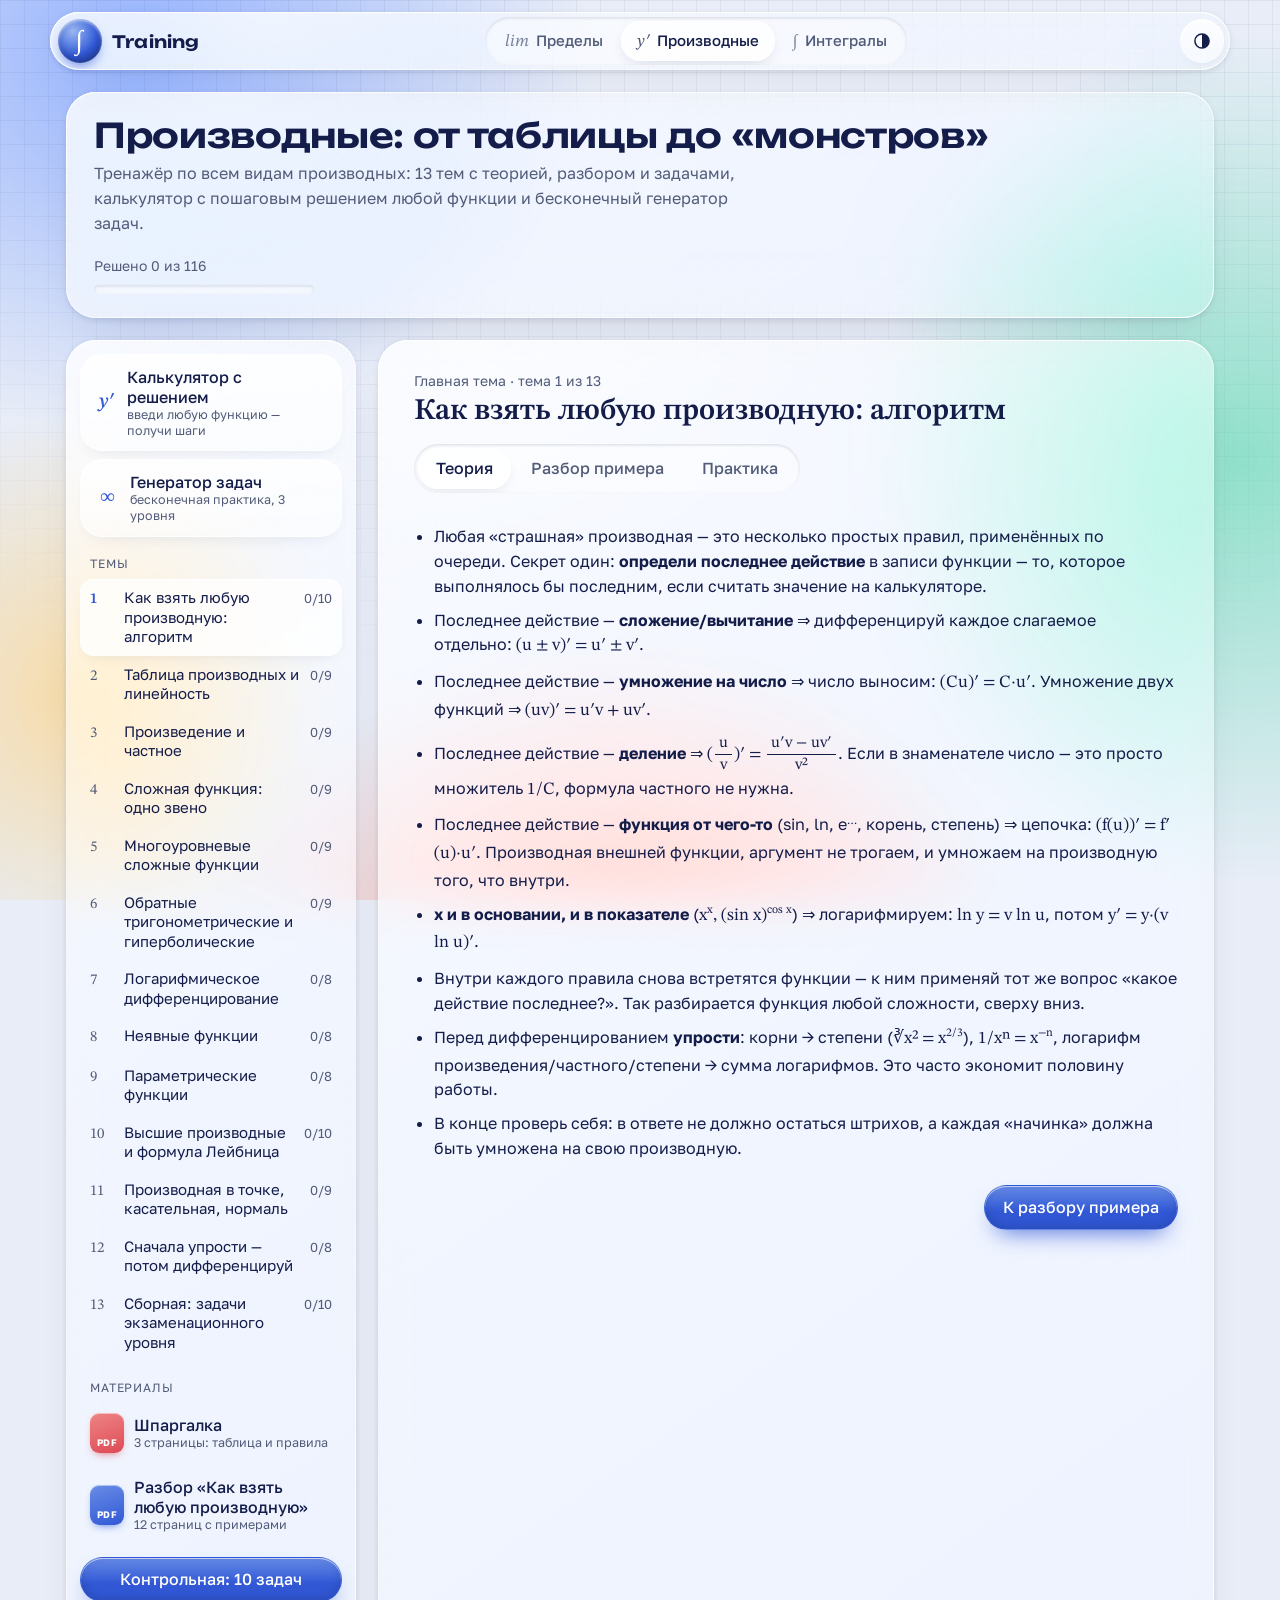
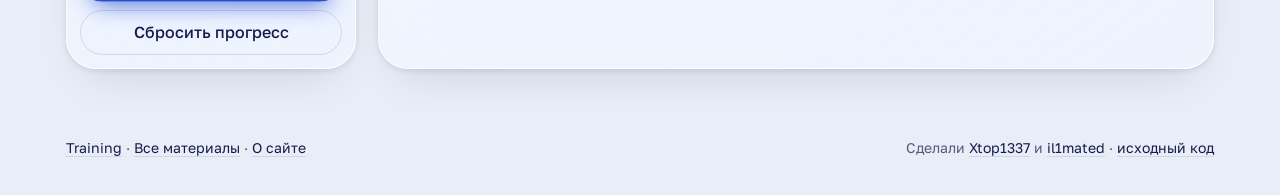
==== commit f959447b: "feat: бэкенд на Flask — аккаунты по почте, прогресс в аккаунте, ограничения для гостей" ====
--- a/derivatives.html
+++ b/derivatives.html
@@ -151,6 +151,7 @@
 <link href="https://fonts.googleapis.com/css2?family=Unbounded:wght@500;600;700&display=swap" rel="stylesheet">
 <link rel="stylesheet" href="assets/glass.css">
 <link rel="stylesheet" href="assets/trainer.css">
+<link rel="stylesheet" href="assets/auth.css">
 <script>try{var t=localStorage.getItem('training-theme');if(t==='light'||t==='dark')document.documentElement.setAttribute('data-theme',t)}catch(e){}</script>
 </head>
 <body data-page="trainer" data-topic="derivatives">
@@ -1377,7 +1378,7 @@
 const KEY='deriv-progress-v1';
 let done={};
 try{done=JSON.parse(localStorage.getItem(KEY)||'{}')||{}}catch(e){done={}}
-const save=()=>{try{localStorage.setItem(KEY,JSON.stringify(done))}catch(e){}};
+const save=()=>{try{localStorage.setItem(KEY,JSON.stringify(done))}catch(e){}if(window.TrainerBridge&&TrainerBridge.onSave)TrainerBridge.onSave(done)}; // Training: + отправка в аккаунт
 const key=(t,i)=>`${t}-${i}`;
 const total=TOPICS.reduce((s,T)=>s+T.probs.length,0);
 const solvedIn=t=>TOPICS[t].probs.filter((_,i)=>done[key(t,i)]).length;
@@ -1676,14 +1677,18 @@
 }
 $('#examBtn').onclick=startExam;
 $('#resetBtn').onclick=()=>{if(confirm('Сбросить отметки о решённых задачах?')){done={};save();render()}};
+/* Training: связь с аккаунтом (assets/auth.js) — прогресс с сервера и лимит задач без входа */
+window.TrainerBridge={key:KEY,mode:()=>state.mode,genTask:()=>state.gen.cur,onSave:null,
+  setDone(d){done=d||{};try{localStorage.setItem(KEY,JSON.stringify(done))}catch(e){}render()}};
 
 render();
 </script>
 <!-- Training: подвал и общий скрипт сайта -->
 <footer class="sitefoot">
   <span><a href="index.html">Training</a> · <a href="index.html#materials">Все материалы</a> · <a href="index.html#about">О сайте</a></span>
-  <span>Сделал <a href="https://github.com/Xtop1337" target="_blank" rel="noopener">Xtop1337</a> · <a href="https://github.com/Xtop1337/Training" target="_blank" rel="noopener">исходный код</a></span>
+  <span>Сделали <a href="https://github.com/Xtop1337" target="_blank" rel="noopener">Xtop1337</a> и <a href="https://github.com/il1mated" target="_blank" rel="noopener">il1mated</a> · <a href="https://github.com/Xtop1337/Training" target="_blank" rel="noopener">исходный код</a></span>
 </footer>
 <script src="assets/site.js"></script>
+<script src="assets/auth.js"></script>
 </body>
 </html>
--- a/assets/auth.css
+++ b/assets/auth.css
@@ -0,0 +1,134 @@
+/* Training — вход и регистрация: кнопка аккаунта в верхней панели и окно входа (assets/auth.js).
+   Токены и стекло берутся из glass.css, аватар и строки профиля — из home.css. */
+
+/* ---------- кнопка аккаунта в панели ---------- */
+.account-btn{flex:none;display:inline-flex;align-items:center;gap:8px;height:44px;max-width:210px;padding:0 16px 0 12px;
+  border-radius:999px;border:1px solid var(--rim-soft);cursor:pointer;color:var(--ink);font:500 15px/1 var(--f-body);
+  background:linear-gradient(180deg,var(--fill-hover),var(--fill));box-shadow:inset 0 1px 0 var(--rim),0 6px 14px -10px var(--shade);
+  transition:transform .5s var(--spring),background .25s}
+.account-btn:hover{background:var(--fill-hover);transform:scale(1.04)}
+.account-btn:active{transform:scale(.94);transition-duration:.12s}
+.account-btn__icon{width:20px;height:20px;flex:none}
+.account-btn__text{overflow:hidden;text-overflow:ellipsis;white-space:nowrap}
+.account-btn__ava{display:none;width:30px;height:30px;flex:none;border-radius:50%;place-items:center;
+  font:600 14px/1 var(--f-display);color:var(--on-accent);
+  background:radial-gradient(circle at 34% 28%,color-mix(in oklab,var(--accent) 45%,white),var(--accent) 60%,color-mix(in oklab,var(--accent) 70%,black));
+  box-shadow:inset 0 1px 1px rgba(255,255,255,.55)}
+.account-btn[data-state="in"]{padding-left:6px}
+.account-btn[data-state="in"] .account-btn__icon{display:none}
+.account-btn[data-state="in"] .account-btn__ava{display:grid}
+
+/* ---------- окно входа ---------- */
+dialog.auth{width:min(420px,calc(100% - 32px));max-width:none;max-height:calc(100dvh - 32px);
+  padding:0;border:0;background:transparent;color:var(--ink);overflow:visible}
+dialog.auth::backdrop{background:rgba(8,12,27,.32);-webkit-backdrop-filter:blur(6px);backdrop-filter:blur(6px)}
+.auth[open] .auth__in{animation:auth-pop .5s var(--spring) both}
+@keyframes auth-pop{from{opacity:0;transform:translateY(12px) scale(.96)}to{opacity:1;transform:none}}
+.auth__in{padding:26px 24px 24px;display:grid;gap:18px;max-height:calc(100dvh - 32px);overflow:auto}
+.auth__head{padding-right:44px}
+.auth__title{margin:4px 0 0;font:600 26px/1.15 var(--f-display);letter-spacing:-.01em}
+.auth__close{position:absolute;top:16px;right:16px;width:36px;height:36px;border-radius:50%;border:1px solid var(--rim-soft);
+  cursor:pointer;color:var(--muted);display:grid;place-items:center;background:var(--fill);box-shadow:inset 0 1px 0 var(--rim);
+  transition:transform .5s var(--spring),color .2s}
+.auth__close:hover{color:var(--ink);transform:rotate(90deg)}
+.auth__close svg{width:16px;height:16px}
+
+.auth__tabs{display:grid;grid-template-columns:1fr 1fr;gap:2px;padding:4px;border-radius:999px;
+  background:var(--well);box-shadow:inset 0 1px 3px var(--shade),inset 0 0 0 1px var(--rim-soft)}
+.auth__tabs button{all:unset;cursor:pointer;text-align:center;padding:9px 12px;border-radius:999px;
+  color:var(--muted);font:500 15px/1.2 var(--f-body);transition:color .25s,background .25s,box-shadow .25s}
+.auth__tabs button:hover{color:var(--ink)}
+.auth__tabs button[aria-pressed="true"]{color:var(--ink);background:linear-gradient(180deg,var(--glass-hi),var(--fill-hover));
+  box-shadow:inset 0 1px 0 var(--rim),inset 0 0 0 1px var(--rim-soft),0 6px 16px -6px var(--shade)}
+.auth__tabs button:focus-visible{outline:2px solid var(--accent);outline-offset:2px}
+
+.auth__form,.auth__profile{display:grid;gap:14px}
+.field{display:grid;gap:6px}
+.field span{font-size:13.5px;font-weight:500;color:var(--muted)}
+.field input{width:100%;font:16px/1.3 var(--f-body);color:var(--ink);padding:12px 14px;border:0;border-radius:var(--r-md);
+  background:var(--well);box-shadow:inset 0 1px 3px var(--shade),inset 0 0 0 1px var(--rim-soft);outline:none;transition:box-shadow .2s}
+.field input:focus-visible{box-shadow:inset 0 1px 3px var(--shade),0 0 0 2px var(--accent)}
+.auth__hint{margin:-2px 0 0;font-size:13.5px;color:var(--muted)}
+.auth__error{margin:0;font-size:14px;line-height:1.4;color:var(--coral);padding:9px 12px;border-radius:var(--r-sm);
+  background:color-mix(in oklab,var(--coral) 12%,transparent);box-shadow:inset 0 0 0 1px color-mix(in oklab,var(--coral) 40%,transparent)}
+.auth__submit{width:100%;margin-top:4px}
+.auth__submit:disabled{opacity:.6;cursor:progress;transform:none}
+.auth__profile .lq-btn{justify-self:start}
+
+/* окно подключается и в тренажёрах, где нет home.css, поэтому все его стили — свои */
+.auth__eyebrow{margin:0;font-size:12.5px;letter-spacing:.09em;text-transform:uppercase;color:var(--muted);font-weight:600}
+.auth__in p{margin:0}
+.auth__note{font-size:14.5px;color:var(--muted)}
+.auth__notice{font-size:14.5px;line-height:1.45;padding:11px 14px;border-radius:var(--r-md);
+  background:color-mix(in oklab,var(--accent) 12%,transparent);box-shadow:inset 0 0 0 1px color-mix(in oklab,var(--accent) 35%,transparent)}
+.auth__notice[data-kind="ok"]{background:color-mix(in oklab,var(--mint) 14%,transparent);box-shadow:inset 0 0 0 1px color-mix(in oklab,var(--mint) 45%,transparent)}
+.auth__notice[data-kind="warn"]{background:color-mix(in oklab,var(--amber) 16%,transparent);box-shadow:inset 0 0 0 1px color-mix(in oklab,var(--amber) 50%,transparent)}
+.auth__link{all:unset;justify-self:center;cursor:pointer;color:var(--accent);font:500 14.5px/1.3 var(--f-body);
+  border-bottom:1px solid color-mix(in oklab,var(--accent) 40%,transparent)}
+.auth__link:hover{border-color:currentColor}
+.auth__link:focus-visible{outline:2px solid var(--accent);outline-offset:3px}
+.auth__sent{display:grid;gap:14px;font-size:15.5px}
+.auth__mail{width:60px;height:60px;border-radius:50%;display:grid;place-items:center;font:600 28px/1 var(--f-display);color:var(--on-accent);
+  background:radial-gradient(circle at 34% 28%,color-mix(in oklab,var(--mint) 45%,white),var(--mint) 60%,color-mix(in oklab,var(--mint) 70%,black));
+  box-shadow:inset 0 1px 2px rgba(255,255,255,.55),0 12px 24px -12px var(--mint);animation:auth-float 3s ease-in-out infinite alternate}
+@keyframes auth-float{to{transform:translateY(-4px) rotate(-6deg)}}
+.auth__sent b{overflow-wrap:anywhere}
+.auth__row{display:flex;flex-wrap:wrap;gap:8px}
+.auth__person{display:flex;align-items:center;gap:16px}
+.auth__ava{width:64px;height:64px;flex:none;border-radius:50%;display:grid;place-items:center;
+  font:700 26px/1 var(--f-display);color:var(--on-accent);
+  background:radial-gradient(circle at 34% 28%,color-mix(in oklab,var(--accent) 45%,white),var(--accent) 60%,color-mix(in oklab,var(--accent) 70%,black));
+  box-shadow:0 0 0 3px var(--rim),0 14px 26px -12px var(--shade)}
+.auth__name{font:600 21px/1.15 var(--f-display);word-break:break-word}
+.auth__sub{margin-top:2px!important;color:var(--muted);font-size:14.5px;word-break:break-all}
+
+/* ---------- без входа: плашка с лимитом задач в тренажёре ---------- */
+.guest-note{display:grid;gap:10px;margin:14px 0 4px;padding:14px;border-radius:var(--r-lg);font-size:14px;line-height:1.4;
+  background:var(--fill);box-shadow:inset 0 1px 0 var(--rim),inset 0 0 0 1px var(--rim-soft)}
+.guest-note p{margin:0;color:var(--muted)}
+.guest-note .lq-btn{justify-self:start}
+.guest-note__bar{height:7px;border-radius:999px;background:var(--well);box-shadow:inset 0 1px 2px var(--shade);overflow:hidden}
+.guest-note__bar i{display:block;height:100%;border-radius:inherit;background:var(--accent);transition:width .6s var(--spring)}
+.guest-note.is-full{background:color-mix(in oklab,var(--amber) 14%,transparent);box-shadow:inset 0 0 0 1px color-mix(in oklab,var(--amber) 45%,transparent)}
+.guest-note.is-full p{color:var(--ink)}
+.guest-note.is-full .guest-note__bar i{background:var(--amber)}
+
+/* ---------- без входа: материалы под замком ---------- */
+.is-locked{position:relative;border-radius:18px}
+.is-locked > :not(.lock-veil){filter:blur(5px);opacity:.75;pointer-events:none;user-select:none}
+.doclinks.is-locked{min-height:38px}
+.lock-veil{all:unset;position:absolute;inset:0;z-index:2;display:grid;place-items:center;
+  cursor:pointer;border-radius:inherit;color:var(--ink);font:500 14px/1.2 var(--f-body)}
+.lock-veil__ic{width:38px;height:38px;flex:none;border-radius:50%;display:grid;place-items:center;
+  background:linear-gradient(180deg,var(--glass-hi),var(--fill-hover));
+  box-shadow:inset 0 1px 0 var(--rim),inset 0 0 0 1px var(--rim-soft),0 10px 22px -10px var(--shade);transition:transform .5s var(--spring)}
+.lock-veil__ic svg{width:19px;height:19px}
+.lock-veil__text{position:absolute;left:50%;top:calc(50% + 26px);padding:7px 12px;border-radius:999px;white-space:nowrap;background:var(--glass-hi);
+  box-shadow:inset 0 1px 0 var(--rim),inset 0 0 0 1px var(--rim-soft),0 8px 18px -10px var(--shade);
+  opacity:0;transform:translate(-50%,-6px);transition:opacity .25s,transform .45s var(--spring);pointer-events:none}
+.lock-veil:hover .lock-veil__ic{transform:scale(1.08) rotate(-6deg)}
+.lock-veil:hover .lock-veil__text,.lock-veil:focus-visible .lock-veil__text{opacity:1;transform:translate(-50%,0)}
+.lock-veil:focus-visible .lock-veil__ic{outline:2px solid var(--accent);outline-offset:3px}
+/* на телефоне наведения нет — подпись видна сразу */
+@media (hover:none){.lock-veil__text{opacity:1;transform:translate(-50%,0)}}
+/* в узких местах (ссылки на карточке темы) подпись показываем сбоку от замка */
+.doclinks .lock-veil{place-items:center start}
+.doclinks .lock-veil__text{top:50%;left:48px;transform:translate(-6px,-50%)}
+.doclinks .lock-veil:hover .lock-veil__text,.doclinks .lock-veil:focus-visible .lock-veil__text{transform:translate(0,-50%)}
+@media (hover:none){.doclinks .lock-veil__text{transform:translate(0,-50%)}}
+
+@media (max-width:640px){
+  .account-btn,.account-btn[data-state="in"]{width:40px;height:40px;padding:0;justify-content:center}
+  .account-btn__text{display:none}
+  .auth__in{padding:22px 18px 20px}
+}
+/* на узком телефоне кнопка аккаунта отнимает место у вкладок — делаем панель плотнее,
+   но только когда кнопка видна */
+@media (max-width:480px){
+  .sitebar__in:has(.account-btn:not([hidden])){gap:4px}
+  .sitebar__in:has(.account-btn:not([hidden])) .seg-nav a{padding:8px 7px;font-size:13px}
+  .sitebar__in:has(.account-btn:not([hidden])) .theme-btn,
+  .account-btn,.account-btn[data-state="in"]{width:36px;height:36px}
+  .account-btn__icon{width:18px;height:18px}
+  .account-btn__ava{width:26px;height:26px;font-size:13px}
+}
